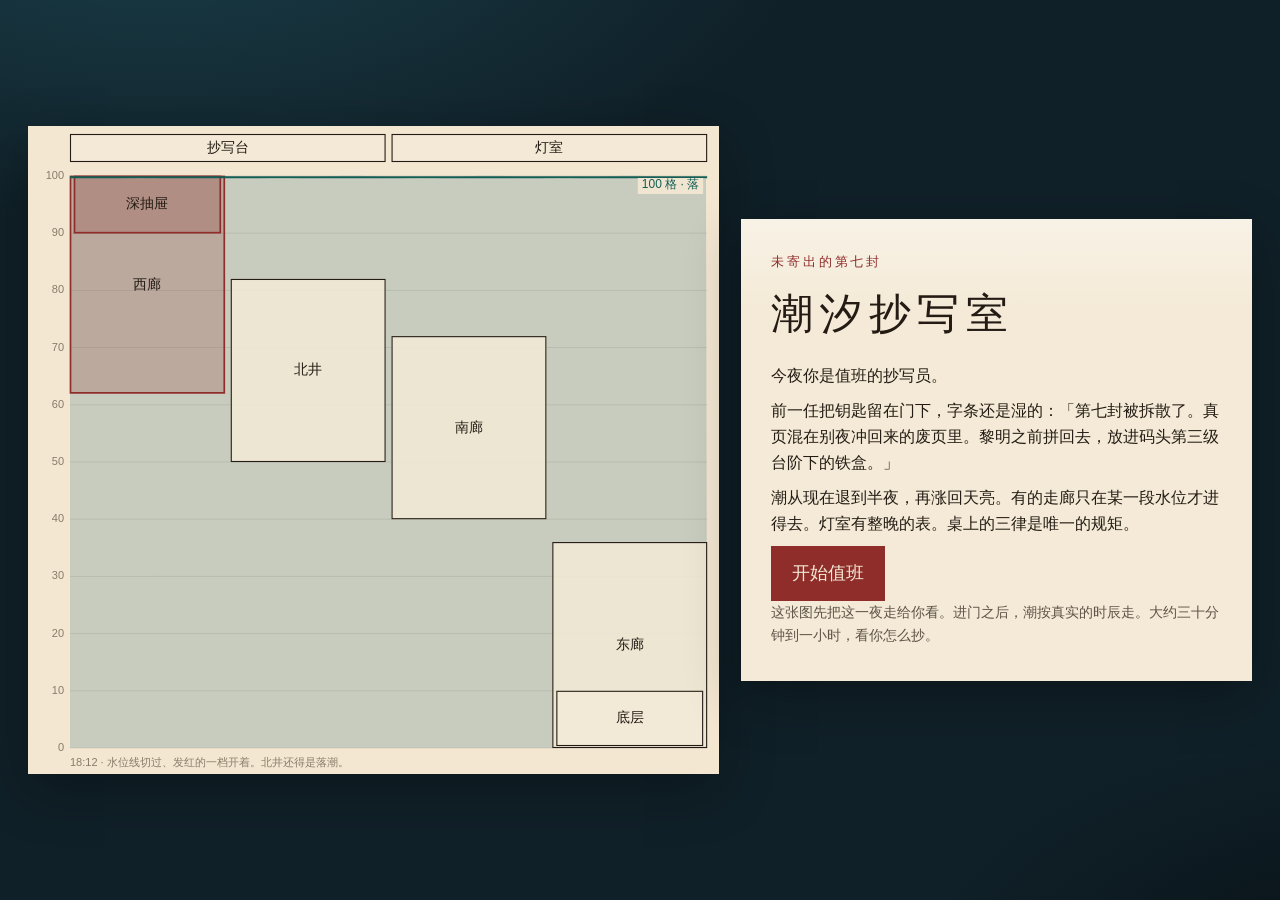
==== day-01/index.html @ 9c2f1bbb "加上第二天的岁候盘，并补回第一天的潮汐抄写室。 岁候盘按太阳视黄经推算二十四节气和七十二候，可换年份、城市和时刻。  Co-authored-by: qq2747412567 <qq274741256" ====
<!DOCTYPE html>
<html lang="zh-Hans">
<head>
<meta charset="utf-8">
<meta name="viewport" content="width=device-width, initial-scale=1">
<title>潮汐抄写室</title>
<link rel="icon" href="data:image/svg+xml,%3Csvg xmlns='http://www.w3.org/2000/svg' viewBox='0 0 16 16'%3E%3Crect fill='%23102028' width='16' height='16'/%3E%3Cpath d='M1 11c2-3 4-3 6 0s4 3 8 0' fill='none' stroke='%23d5e6e2' stroke-width='1.2'/%3E%3C/svg%3E">
<style>
  :root {
    --sea: #102028;
    --paper: #f4ead7;
    --paper-2: #f7efdf;
    --ink: #241c14;
    --ink-soft: #5e5348;
    --seal: #8f2d2a;
    --moss: #1d5c50;
    --line: #c9b48a;
    --gold: #e2b15a;
    --foam: #d5e6e2;
    --serif: "Songti SC", "STSong", "SimSun", "Noto Serif CJK SC", "Source Han Serif SC", "PMingLiU", "WenQuanYi Micro Hei", "Droid Sans Fallback", serif;
  }
  * { box-sizing: border-box; }
  html, body { margin: 0; padding: 0; }
  body {
    min-height: 100vh;
    color: var(--ink);
    font-family: var(--serif);
    font-size: 16px;
    line-height: 1.65;
    background:
      radial-gradient(1100px 520px at 12% -10%, #1a3e49 0%, transparent 60%),
      radial-gradient(900px 480px at 110% 110%, #071014 0%, transparent 55%),
      var(--sea);
  }
  button, input, select { font: inherit; color: inherit; }
  button {
    background: transparent;
    border: 1px solid var(--ink);
    padding: 7px 12px;
    min-height: 36px;
    cursor: pointer;
  }
  button:hover { background: var(--ink); color: var(--paper); }
  button:disabled { opacity: 0.45; cursor: default; }
  button:disabled:hover { background: transparent; color: inherit; }
  button.primary { background: var(--seal); color: var(--paper); border-color: var(--seal); }
  button.primary:hover { background: #6e201e; color: var(--paper); }
  button.big { padding: 12px 20px; font-size: 18px; }
  button:focus-visible, a:focus-visible { outline: 2px solid var(--gold); outline-offset: 2px; }
  a { color: var(--seal); }
  h1, h2, h3 { font-weight: 500; }
  h2 { font-size: 20px; letter-spacing: 0.14em; margin: 0 0 8px; }
  h3 { font-size: 16px; margin: 14px 0 6px; }
  p { margin: 0 0 8px; }
  .muted { color: var(--ink-soft); font-size: 14px; }
  .eyebrow { letter-spacing: 0.22em; font-size: 13px; color: var(--seal); margin: 0; }
  .card, .ending, .col, .modal, .manual {
    background-color: var(--paper);
    background-image: linear-gradient(180deg, rgba(255,255,255,.38), rgba(255,255,255,0) 90px);
    box-shadow: 0 16px 50px rgba(0,0,0,.32);
  }
  .title-screen {
    display: grid;
    grid-template-columns: minmax(0, 1.15fr) minmax(280px, 0.85fr);
    gap: 22px;
    padding: 28px;
    min-height: 100vh;
    align-items: center;
  }
  .chart-frame { background: #f3e7d2; box-shadow: 0 16px 50px rgba(0,0,0,.32); }
  .title-screen #section { width: 100%; height: min(72vh, 680px); display: block; }
  .card { padding: 32px 30px 26px; }
  .card h1 { font-size: 42px; letter-spacing: 0.16em; margin: 8px 0 14px; font-weight: 500; }
  .shell {
    display: grid;
    grid-template-columns: 200px minmax(0, 1fr) 330px;
    gap: 14px;
    padding: 16px 16px 32px;
    max-width: 1240px;
    margin: 0 auto;
  }
  .top, .log { grid-column: 1 / -1; }
  .top {
    color: var(--paper);
    display: grid;
    grid-template-columns: 190px minmax(0, 1fr) 210px auto;
    gap: 12px;
    align-items: center;
  }
  .brand-name { font-size: 22px; letter-spacing: 0.18em; }
  .brand-sub, .now-line { color: var(--foam); font-size: 13px; }
  .now-time { font-size: 28px; letter-spacing: 0.06em; line-height: 1.1; }
  #spark { width: 100%; height: 72px; display: block; }
  .top-actions { display: flex; flex-direction: column; gap: 6px; }
  .top-actions button { color: var(--paper); border-color: var(--foam); }
  .top-actions button:hover { background: var(--paper); color: var(--ink); }
  .log { color: var(--foam); font-size: 14px; min-height: 1.4em; }
  .log span { display: block; opacity: 0.72; }
  .log span:last-child { opacity: 1; color: var(--paper); }
  .col { padding: 14px; }
  .letter { position: sticky; top: 12px; align-self: start; max-height: calc(100vh - 24px); overflow: auto; }
  .nav ul { list-style: none; padding: 0; margin: 0 0 10px; }
  .nav li { margin: 0 0 6px; }
  .nav button { width: 100%; text-align: left; display: flex; flex-direction: column; align-items: flex-start; gap: 2px; }
  .nav small { color: var(--ink-soft); font-size: 12px; }
  .nav button.current { background: var(--ink); color: var(--paper); }
  .nav button.current small { color: #e7d7b8; }
  .nav button.current:hover { background: var(--ink); color: var(--paper); }
  .nav-cost { font-size: 12px; color: var(--ink-soft); margin-bottom: 8px; }
  .jump { display: none; }
  .stage #section { width: 100%; height: 400px; display: block; }
  .places { display: grid; grid-template-columns: 1fr 1fr; gap: 8px; }
  .place { border: 1px solid var(--line); background: var(--paper-2); padding: 8px 10px; }
  .place h3 { margin: 0 0 2px; letter-spacing: 0.08em; }
  .place p { margin: 0 0 6px; color: var(--ink-soft); font-size: 13px; }
  .place button { width: 100%; text-align: left; }
  .slip {
    position: relative;
    background: linear-gradient(180deg, #f7efdf, #f1e2c8);
    border: 1px solid var(--line);
    padding: 10px 12px 12px;
    margin: 0 0 12px;
  }
  .slip header, .lh { display: flex; justify-content: space-between; gap: 8px; align-items: center; font-size: 13px; color: var(--ink-soft); }
  .slip .where { font-size: 13px; color: var(--ink-soft); }
  .slip .body { font-size: 16px; }
  .slip.taken, .slip.locked { opacity: 0.78; }
  .sealchar {
    display: inline-grid; place-items: center;
    width: 28px; height: 28px; flex: 0 0 auto;
    border: 1.5px solid var(--seal); color: var(--seal); border-radius: 50%;
  }
  .waits, .rowbtns { display: flex; flex-wrap: wrap; gap: 8px; margin-top: 8px; }
  .tray { display: flex; flex-wrap: wrap; gap: 6px; }
  .chip { font-size: 13px; padding: 4px 8px; }
  ol.letter-list { list-style: none; padding: 0; margin: 0 0 8px; }
  ol.letter-list li { border-top: 1px solid var(--line); padding: 8px 0; }
  ol.letter-list .empty { color: var(--ink-soft); }
  ol.letter-list p { margin: 4px 0; }
  .notes { background: #f6e4d8; padding: 8px 10px 4px; margin: 8px 0; }
  .notes.good { background: #e3f0ea; }
  .notes ul { margin: 0 0 8px; padding-left: 1.2em; }
  .count { margin-top: 8px; }
  table { width: 100%; border-collapse: collapse; font-size: 13px; }
  th, td { padding: 4px 6px; text-align: left; border-bottom: 1px solid rgba(36,28,20,.12); vertical-align: top; }
  .table-wrap { overflow: auto; max-width: 100%; }
  tr.nowrow { background: rgba(29, 92, 80, .14); }
  .diff-bad { color: var(--seal); font-weight: 600; }
  .diff-ok { color: var(--moss); font-weight: 600; }
  td.seal { color: var(--seal); }
  .pencil { color: #3e5160; background: transparent; border-left: 2px solid #8aa0ad; padding-left: 8px; font-size: 14px; }
  .modal-back, .manual-back {
    position: fixed; inset: 0; z-index: 20;
    background: rgba(8, 14, 18, .62);
    display: grid; place-items: center;
    padding: 16px;
  }
  .modal { width: min(460px, 100%); padding: 22px; }
  .manual { width: min(680px, 100%); max-height: min(82vh, 760px); overflow: auto; padding: 26px 26px 20px; }
  .manual h2 { margin-top: 0; }
  .ending-wrap { min-height: 100vh; display: grid; place-items: center; padding: 32px 16px; }
  .ending { width: min(760px, 100%); padding: 42px 40px 32px; }
  .ending h1 { font-size: 36px; letter-spacing: 0.18em; margin: 6px 0 16px; font-weight: 500; }
  .ending-layout { display: grid; grid-template-columns: 1fr auto; gap: 18px; align-items: start; }
  .ending .line { font-size: 18px; margin: 0 0 12px; }
  .acro {
    color: var(--seal);
    letter-spacing: 0.2em;
    line-height: 1.85;
    border-left: 1px solid var(--seal);
    padding-left: 12px;
    margin: 0;
  }
  .coda { margin-top: 16px; }
  @media (max-width: 980px) {
    .title-screen { grid-template-columns: 1fr; padding: 12px; align-items: start; }
    .title-screen .card { order: 1; }
    .title-screen .chart-frame { order: 2; }
    .title-screen #section { height: 300px; }
    .shell { grid-template-columns: 1fr; }
    .top { grid-template-columns: 1fr 1fr; }
    #spark { grid-column: 1 / -1; }
    .letter { position: static; max-height: none; }
    .jump { display: block; }
    .places { grid-template-columns: 1fr; }
    .ending { padding: 28px 20px 22px; }
    .card { padding: 22px 18px 18px; }
    .card h1, .ending h1 { letter-spacing: 0.08em; }
  }
  @media (prefers-reduced-motion: reduce) {
    * { scroll-behavior: auto !important; }
  }
</style>
</head>
<body>
<div id="app"></div>
<noscript>需要启用 JavaScript。用浏览器打开这个文件，才能值这一夜的班。</noscript>
<script>
const DAY = 12 * 60;
const TRAVEL = 15;
const COPY = 10;
const TOL = 4;
const KEY = "tide-copy-room-v1";
const FONT = '"WenQuanYi Micro Hei","Microsoft YaHei","PingFang SC",sans-serif';
const REDUCE = window.matchMedia("(prefers-reduced-motion: reduce)").matches;
const TRUE_IDS = ["p1","p2","p3","p4","p5","p6","p7","p8"];
const ROOM_NAME = { desk:"抄写台", lamp:"灯室", west:"西廊", south:"南廊", north:"北井", east:"东廊" };
const SORT_NAME = { found:"抄录顺序", time:"按时辰", diff:"按潮差" };
const WATCH = {
  酉: "窗还是干的，铁链露在水面以上。",
  戌: "浮桥开始发滑。北井若要去，就在这一两个时辰里。",
  亥: "水还在退。错过的龛，不会自己再来一次。",
  子: "抄写室里只剩你的灯，和很远的水声。",
  丑: "潮退到脚背附近时，底层抽屉会脱离淤泥。",
  寅: "水开始往回走。放过的走廊正在重新开合。",
  卯: "天还没白，窗台先有了一条暗边。"
};
const HINTS = [
  "西廊梁上的深抽屉，潮位要高于九十格才够得着。入夜就有。若错过，黎明前还有很短的一次，从灯室过去要提前一刻钟动身。",
  "北井一夜只齐平一次：落潮，而且潮位大约在五十到八十二格。涨起来之后不会再开。",
  "有一页花押写着「缄」，潮位也对，可没有任何一页的花押指向它的首字。它不是信的最后一页。"
];
const SLIPS = [
  { id:"p1", first:"我", seal:"在", hour:"18:30", realTide:true, room:"west", min:90, where:"梁上深抽屉，铜环还热着", text:"我把前六封都封进码头第三级台阶下的铁盒，盒盖朝西。" },
  { id:"p2", first:"在", seal:"灯", hour:"20:30", realTide:true, room:"south", where:"南廊第二格，压在一张海图下面", text:"在铁链没顶之前离开栈桥，水比人走得快。" },
  { id:"p3", first:"灯", seal:"下", hour:"21:00", realTide:true, room:"north", where:"井壁的龛里，外面包着油纸", text:"灯先留给抄写台，剩下的油只够两个时辰。" },
  { id:"p4", first:"下", seal:"等", hour:"22:00", realTide:true, room:"east", where:"东廊矮柜的上层", text:"下一次潮退到今夜这个刻度，柜子的夹层才会自己打开。" },
  { id:"p5", first:"等", seal:"你", hour:"23:30", realTide:true, room:"east", max:10, where:"底层抽屉，边沿还有泥", text:"等你翻到那张船票，别找返程，它本来就没有。" },
  { id:"p6", first:"你", seal:"回", hour:"02:00", realTide:true, room:"east", where:"东廊矮柜的中层，和干笔搁在一起", text:"你若只剩下一只手，就去按灯室东墙第三块松动的砖。" },
  { id:"p7", first:"回", seal:"头", hour:"04:00", realTide:true, room:"south", where:"南廊靠窗的一格", text:"回家的城名要反着读，顺着读会走进潮里。" },
  { id:"p8", first:"头", seal:"缄", hour:"05:00", realTide:true, room:"west", where:"浮桥栏杆的夹缝里，塞得很紧", text:"头一回觉得这座城是安静的，是我把这一行写完的时候。" },
  { id:"f1", first:"海", seal:"市", hour:"19:00", level:41, room:"west", where:"西廊地上的淤泥里，只剩半张", text:"海图上的城名被盐咬掉了一半，剩下的笔画像一只码头。" },
  { id:"f2", first:"市", seal:"会", hour:"21:00", level:92, room:"south", where:"南廊地砖缝里，只露出一角", text:"市声会在第二声钟后灭干净，那之后不要再数人。" },
  { id:"f3", first:"会", seal:"记", hour:"23:00", level:66, room:"east", where:"东廊门槛的缝里", text:"会有人站在台阶上替你数，可那个人不识字。" },
  { id:"f4", first:"潮", seal:"你", hour:"00:30", level:55, room:"east", where:"贴在东廊墙上，边裁得很齐", text:"潮把纸边裁得很齐，齐得不像是水干的。" },
  { id:"f5", first:"声", seal:"回", hour:"03:00", level:88, room:"east", where:"矮柜夹层外头，像是被人敲过", text:"声音停在夹层里，敲两下，它才肯应你。" },
  { id:"f6", first:"不", seal:"头", hour:"04:30", level:18, room:"south", where:"南廊绳子上，用木夹夹着", text:"不要相信只有去程的票，那是留给走不回来的人的。" },
  { id:"f7", first:"风", seal:"铃", hour:"19:30", realTide:true, room:"west", where:"一盏横放的灯下面", text:"风从井里倒灌进来的那一夜，灯是横着亮的。" },
  { id:"f8", first:"信", seal:"缄", hour:"02:30", realTide:true, room:"north", where:"井底一块干石头上，放得很正", text:"信写到这里就可以停，后面剩下的全是水声。" }
];

function rawTide(hour) {
  const pi2 = Math.PI * 2;
  const m2 = 32 * Math.sin(pi2 * (hour - 2.1) / 12.4206);
  const s2 = 14 * Math.sin(pi2 * (hour - 5.4) / 12);
  const k1 = 10 * Math.sin(pi2 * (hour - 8) / 23.934);
  const o1 = 7 * Math.sin(pi2 * (hour - 3.2) / 25.819);
  return m2 + s2 + k1 + o1;
}
let TIDE_MIN = Infinity;
let TIDE_MAX = -Infinity;
for (let m = 0; m <= DAY; m++) {
  const raw = rawTide(18 + m / 60);
  if (raw < TIDE_MIN) TIDE_MIN = raw;
  if (raw > TIDE_MAX) TIDE_MAX = raw;
}

function tideInfo(minutes) {
  const hour = 18 + minutes / 60;
  const raw = rawTide(hour);
  const level = (raw - TIDE_MIN) / (TIDE_MAX - TIDE_MIN) * 100;
  const nextRaw = rawTide(hour + 1 / 60);
  const next = (nextRaw - TIDE_MIN) / (TIDE_MAX - TIDE_MIN) * 100;
  return { level, falling: next < level - 0.0001 };
}
function fallingSlow(minutes) {
  const ahead = Math.min(DAY, minutes + 20);
  return tideInfo(ahead).level < tideInfo(minutes).level - 0.05;
}
function clockOf(minutes) {
  const total = ((18 * 60 + Math.round(minutes)) % (24 * 60) + 24 * 60) % (24 * 60);
  return String(Math.floor(total / 60)).padStart(2, "0") + ":" + String(total % 60).padStart(2, "0");
}
function shichenName(minutes) {
  const names = ["子","丑","寅","卯","辰","巳","午","未","申","酉","戌","亥"];
  const clockMin = (18 * 60 + Math.round(minutes)) % (24 * 60);
  return names[Math.floor(((clockMin + 60) % (24 * 60)) / 120)];
}
function minutesOfClock(hhmm) {
  const parts = hhmm.split(":").map(Number);
  let mins = parts[0] * 60 + parts[1] - 18 * 60;
  if (mins < 0) mins += 24 * 60;
  return mins;
}
function levelAtHour(hhmm) { return tideInfo(minutesOfClock(hhmm)).level; }
function slip(id) { return SLIPS.find((s) => s.id === id); }
function shownLevel(s) { return s.realTide ? Math.round(levelAtHour(s.hour)) : s.level; }
function roomName(id) { return ROOM_NAME[id] || id; }
function alwaysOpen(id) { return id === "desk" || id === "lamp"; }
function roomIsOpen(id, minutes) {
  if (alwaysOpen(id)) return true;
  const info = tideInfo(minutes);
  if (id === "west") return info.level >= 62;
  if (id === "south") return info.level >= 40 && info.level <= 72;
  if (id === "east") return info.level <= 36;
  if (id === "north") return info.falling && info.level >= 50 && info.level <= 82;
  return false;
}
function predDeep(t) { return tideInfo(t).level >= 90; }
function predLow(t) { return tideInfo(t).level <= 10; }
function placeSpec(key) {
  const table = {
    west: { key:"west", room:"west", name:"西廊", band:"潮位不低于 62 格", pred: (t) => roomIsOpen("west", t) },
    deep: { key:"deep", room:"west", name:"西廊深抽屉", band:"潮位不低于 90 格", pred: predDeep },
    south: { key:"south", room:"south", name:"南廊", band:"潮位在 40 到 72 格", pred: (t) => roomIsOpen("south", t) },
    north: { key:"north", room:"north", name:"北井", band:"落潮，且潮位在 50 到 82 格", pred: (t) => roomIsOpen("north", t) },
    east: { key:"east", room:"east", name:"东廊", band:"潮位不高于 36 格", pred: (t) => roomIsOpen("east", t) },
    low: { key:"low", room:"east", name:"东廊底层抽屉", band:"潮位不高于 10 格", pred: predLow }
  };
  return table[key];
}
function nextTrue(pred, from) {
  for (let t = Math.max(0, from); t < DAY; t++) if (pred(t)) return t;
  return null;
}
function followingStart(pred, now) {
  const start = pred(now) ? now : nextTrue(pred, now + 1);
  if (start == null) return null;
  let t = start;
  while (t < DAY && pred(t)) t++;
  return nextTrue(pred, t);
}
function arrivalPlan(roomId, pred) {
  const now = state.minutes;
  if (state.room === roomId && pred(now)) return { kind: "here" };
  if (state.room === roomId) {
    const openAt = nextTrue(pred, now + 1);
    if (openAt == null) return { kind: "never" };
    return { kind: "wait-here", arrive: openAt };
  }
  if (now + TRAVEL < DAY && pred(now + TRAVEL)) return { kind: "go", arrive: now + TRAVEL };
  const openAt = nextTrue(pred, now + TRAVEL);
  if (openAt == null) return { kind: "never" };
  const depart = openAt - TRAVEL;
  if (depart < now) return { kind: "never" };
  return { kind: "ride", depart, arrive: openAt };
}
function slipAvailable(s, minutes) {
  if (!roomIsOpen(s.room, minutes)) return false;
  const lv = tideInfo(minutes).level;
  if (s.min != null && lv < s.min) return false;
  if (s.max != null && lv > s.max) return false;
  return true;
}
function cn(i) { return "一二三四五六七八九"[i] || String(i + 1); }
function judge(ids) {
  const notes = [];
  ids.forEach((id, i) => {
    const s = slip(id);
    const actual = Math.round(levelAtHour(s.hour));
    const claimed = shownLevel(s);
    if (Math.abs(actual - claimed) > TOL) {
      notes.push({ text: "第" + cn(i) + "行潮痕不合。" + s.hour + " 表上是 " + actual + " 格，页上写着 " + claimed + " 格。" });
    }
    if (i < ids.length - 1) {
      const next = slip(ids[i + 1]);
      if (s.seal !== next.first) {
        notes.push({ text: "第" + cn(i) + "行花押是「" + s.seal + "」，下一行却以「" + next.first + "」起头。" });
      }
    }
  });
  if (ids.length > 8) notes.push({ text: "超过八行了。" });
  if (ids.length > 0 && ids.length < 8) notes.push({ text: "还差 " + (8 - ids.length) + " 行。真信一共八行。" });
  if (ids.length === 8 && slip(ids[7]).seal !== "缄") notes.push({ text: "末行的花押不是「缄」，信还敞着。" });
  return { ok: ids.length === 8 && notes.length === 0, notes };
}
function secretLine() { return TRUE_IDS.map((id) => slip(id).first).join(""); }
function esc(s) {
  return String(s).replace(/[&<>"']/g, (c) => ({ "&":"&amp;", "<":"&lt;", ">":"&gt;", '"':"&quot;", "'":"&#39;" }[c]));
}
function navNote(id) {
  if (alwaysOpen(id)) return "一直开着";
  const arrive = state.minutes + TRAVEL;
  const arrOpen = arrive < DAY && roomIsOpen(id, arrive);
  const nxt = nextTrue((t) => roomIsOpen(id, t), state.minutes + 1);
  if (arrOpen) return roomIsOpen(id, state.minutes) ? "开着" : "走到时会开";
  if (nxt == null) return "今夜不再开";
  return "关着 · 约 " + clockOf(nxt) + " 开";
}

function blank() {
  return {
    started: false, minutes: 0, room: "desk", copied: [], letter: [], hints: 0,
    seenLamp: false, log: [], ended: null, audio: localStorage.getItem("tide-copy-audio") === "1",
    ledgerSort: "found", modal: null, manual: false
  };
}
let state = blank();
function pushLog(line) {
  state.log.push(line);
  if (state.log.length > 5) state.log.shift();
}
function save() {
  const data = {
    started: state.started, minutes: state.minutes, room: state.room, copied: state.copied,
    letter: state.letter, hints: state.hints, seenLamp: state.seenLamp, log: state.log.slice(-5),
    ended: state.ended, audio: state.audio, ledgerSort: state.ledgerSort
  };
  if (!state.started) {
    localStorage.removeItem(KEY);
  } else {
    localStorage.setItem(KEY, JSON.stringify(data));
  }
  localStorage.setItem("tide-copy-audio", state.audio ? "1" : "0");
}
function loadSave() {
  try {
    const raw = localStorage.getItem(KEY);
    if (!raw) return null;
    const data = JSON.parse(raw);
    if (!data || !data.started) return null;
    return data;
  } catch (e) { return null; }
}

let audio = null;
function ensureAudio() {
  if (audio) return audio;
  try {
    const ctx = new AudioContext();
    const master = ctx.createGain();
    master.gain.value = 0;
    master.connect(ctx.destination);
    const o1 = ctx.createOscillator();
    o1.type = "sine";
    o1.frequency.value = 73.42;
    const o2 = ctx.createOscillator();
    o2.type = "triangle";
    o2.frequency.value = 110;
    const g1 = ctx.createGain();
    g1.gain.value = 0.18;
    const g2 = ctx.createGain();
    g2.gain.value = 0.05;
    o1.connect(g1); o2.connect(g2); g1.connect(master); g2.connect(master);
    o1.start(); o2.start();
    const len = Math.floor(ctx.sampleRate * 2);
    const buf = ctx.createBuffer(1, len, ctx.sampleRate);
    const data = buf.getChannelData(0);
    let n = 0;
    for (let i = 0; i < len; i++) {
      n = (n + 0.02 * (Math.random() * 2 - 1)) / 1.02;
      data[i] = n * 3.2;
    }
    const src = ctx.createBufferSource();
    src.buffer = buf;
    src.loop = true;
    const filter = ctx.createBiquadFilter();
    filter.type = "lowpass";
    filter.frequency.value = 420;
    const ng = ctx.createGain();
    ng.gain.value = 0.22;
    src.connect(filter); filter.connect(ng); ng.connect(master);
    src.start();
    audio = { ctx, master, o2, filter };
    return audio;
  } catch (e) {
    audio = null;
    return null;
  }
}
function syncAudio() {
  if (!audio) return;
  const on = state.audio && state.started && !state.ended;
  const lv = tideInfo(Math.min(state.minutes, DAY)).level;
  const t = audio.ctx.currentTime;
  audio.master.gain.cancelScheduledValues(t);
  audio.master.gain.linearRampToValueAtTime(on ? 0.16 : 0, t + 0.25);
  audio.o2.frequency.linearRampToValueAtTime(98 + lv * 0.35, t + 0.6);
  audio.filter.frequency.linearRampToValueAtTime(260 + lv * 5, t + 0.6);
}
function tone(freq, delay, dur, peak) {
  if (!state.audio || !audio) return;
  const ctx = audio.ctx;
  const start = ctx.currentTime + delay;
  const o = ctx.createOscillator();
  const g = ctx.createGain();
  o.type = "sine";
  o.frequency.value = freq;
  o.connect(g); g.connect(audio.master);
  g.gain.setValueAtTime(0.0001, start);
  g.gain.exponentialRampToValueAtTime(peak, start + 0.02);
  g.gain.exponentialRampToValueAtTime(0.0001, start + dur);
  o.start(start); o.stop(start + dur + 0.02);
}
function chime() { tone(392, 0, 1.05, 0.35); tone(523.25, 0.18, 1.05, 0.28); }
function wood() { tone(196, 0, 0.18, 0.3); }

function finish(kind) {
  if (kind === "dawn" && judge(state.letter).ok) kind = "dawn-ok";
  else if (kind === "dawn") kind = "fail";
  state.ended = kind;
  state.modal = null;
  state.manual = false;
  save();
  render({ top: true });
}
function advance(n) {
  if (n <= 0) return true;
  const before = shichenName(state.minutes);
  if (state.minutes + n >= DAY) {
    state.minutes = DAY;
    state.modal = null;
    finish("dawn");
    return false;
  }
  state.minutes += n;
  if (shichenName(state.minutes) !== before) {
    chime();
    pushLog(shichenName(state.minutes) + "时到了。");
  }
  syncAudio();
  save();
  return true;
}
function tryTravel(roomId) {
  if (!ROOM_NAME[roomId] || roomId === state.room) return;
  if (!alwaysOpen(roomId)) {
    if (!(state.minutes + TRAVEL < DAY && roomIsOpen(roomId, state.minutes + TRAVEL))) {
      pushLog(roomName(roomId) + "这一路走过去是关的。" + navNote(roomId) + "。");
      render();
      return;
    }
  }
  if (state.minutes + TRAVEL >= DAY) { advance(TRAVEL); return; }
  if (!advance(TRAVEL)) return;
  state.room = roomId;
  if (roomId === "lamp") state.seenLamp = true;
  const info = tideInfo(state.minutes);
  pushLog("你到了" + roomName(roomId) + "。" + clockOf(state.minutes) + "，潮位 " + Math.round(info.level) + " 格。");
  save();
  render({ top: true });
}
function copySlip(id) {
  const s = slip(id);
  if (!s || state.copied.includes(id)) return;
  if (state.room !== s.room || !slipAvailable(s, state.minutes)) {
    pushLog("这一页现在够不着。");
    render();
    return;
  }
  if (!advance(COPY)) return;
  state.copied.push(id);
  pushLog("你抄下以「" + s.first + "」起头的一页，收进页匣。");
  wood();
  save();
  render();
}
function waitTo(target) {
  state.modal = null;
  const delta = target - state.minutes;
  if (delta <= 0) { render(); return; }
  if (!advance(delta)) return;
  const info = tideInfo(state.minutes);
  const shut = !alwaysOpen(state.room) && !roomIsOpen(state.room, state.minutes);
  pushLog(shut
    ? "你坐到 " + clockOf(state.minutes) + "。" + roomName(state.room) + "已经关上，你还在里面。"
    : "你坐到 " + clockOf(state.minutes) + "。潮位 " + Math.round(info.level) + " 格，" + (info.falling ? "落着" : "涨着") + "。");
  save();
  render();
}
function requestWait(mins) {
  const target = Math.min(DAY, state.minutes + mins);
  if (target <= state.minutes) { finish("dawn"); return; }
  if (mins >= 60) {
    state.modal = {
      kind: "wait", target,
      text: "从 " + clockOf(state.minutes) + " 坐到 " + clockOf(target) + "。一个时辰里，开过的门不会留下来等你。",
      yes: "就这样坐", no: "先不坐"
    };
    render();
    return;
  }
  waitTo(target);
}
function modalText(plan, name) {
  if (plan.kind === "ride") {
    return "坐到 " + clockOf(plan.depart) + "，再走一刻钟，" + clockOf(plan.arrive) + " 到达" + name + "。中间这段时间你不会去别的走廊。";
  }
  return "坐到 " + clockOf(plan.arrive) + "。你会留在这里，别处的门该开还是会开，只是你不在。";
}
function runPlan(spec, plan) {
  state.modal = null;
  if (plan.kind === "go") { tryTravel(spec.room); return; }
  if (plan.kind === "wait-here") { waitTo(plan.arrive); return; }
  if (plan.kind === "ride") {
    if (plan.depart > state.minutes && !advance(plan.depart - state.minutes)) return;
    tryTravel(spec.room);
  }
}
function requestPlan(key, force) {
  const spec = placeSpec(key);
  if (!spec) return;
  const plan = arrivalPlan(spec.room, spec.pred);
  if (plan.kind === "here" || plan.kind === "never") return;
  const delta = plan.kind === "ride" ? plan.depart - state.minutes : plan.kind === "wait-here" ? plan.arrive - state.minutes : 0;
  if (!force && delta >= 45) {
    state.manual = false;
    state.modal = { kind:"plan", key, text: modalText(plan, spec.name), yes:"按这个时辰走", no:"再看看表" };
    render();
    return;
  }
  runPlan(spec, plan);
}
function planLabel(plan) {
  if (plan.kind === "go") return "现在去（一刻钟，" + clockOf(plan.arrive) + " 到）";
  if (plan.kind === "ride") return "坐到 " + clockOf(plan.depart) + " 出发，" + clockOf(plan.arrive) + " 到";
  if (plan.kind === "wait-here") return "坐到 " + clockOf(plan.arrive) + "，它会开";
  return "";
}
function addToLetter(id) {
  if (!state.copied.includes(id) || state.letter.includes(id)) return;
  if (state.letter.length >= 8) {
    pushLog("信笺只有八行。先抽出一行，再列入这一页。");
    render();
    return;
  }
  state.letter.push(id);
  save();
  render();
}
function moveLetter(i, dir) {
  const j = i + dir;
  if (i < 0 || j < 0 || i >= state.letter.length || j >= state.letter.length) return;
  const tmp = state.letter[i];
  state.letter[i] = state.letter[j];
  state.letter[j] = tmp;
  save();
  render();
}
function pullLetter(i) {
  if (i < 0 || i >= state.letter.length) return;
  state.letter.splice(i, 1);
  save();
  render();
}
function trySeal() {
  if (judge(state.letter).ok) finish("seal");
  else {
    pushLog("还不能封。页边上的批注还在。");
    render();
  }
}
function takeHint() {
  if (state.room !== "lamp" || state.hints >= HINTS.length) return;
  if (!advance(15)) return;
  state.hints += 1;
  pushLog("你辨认出一行铅笔字。");
  save();
  render();
}
function cycleSort() {
  const order = ["found", "time", "diff"];
  state.ledgerSort = order[(order.indexOf(state.ledgerSort) + 1) % order.length];
  save();
  render();
}
function toggleAudio() {
  state.audio = !state.audio;
  if (state.audio) {
    const a = ensureAudio();
    if (a && a.ctx.state === "suspended") a.ctx.resume();
  }
  syncAudio();
  save();
  render();
}
function startNew() {
  const keep = state.audio;
  state = blank();
  state.audio = keep;
  state.started = true;
  state.log = ["门下有钥匙。字条还是湿的，字还认得出。"];
  save();
  render({ top: true });
}
function abandon() {
  const keep = state.audio;
  localStorage.removeItem(KEY);
  state = blank();
  state.audio = keep;
  syncAudio();
  render();
}
function requestAbandon() {
  state.manual = false;
  state.modal = { kind:"abandon", text:"这一夜抄到的页会从这台浏览器里抹掉。潮会从酉时重新涨起。", yes:"抹掉，重来", no:"留下" };
  render();
}

function roomProse() {
  const id = state.room;
  const lv = tideInfo(state.minutes).level;
  const open = alwaysOpen(id) || roomIsOpen(id, state.minutes);
  if (id === "desk") return "榆木桌被海水沤成深褐色。左手抽屉里扣着《抄写室三律》，笔洗是干的。你从门后摸到一支笔，笔尖还有上次留下的盐。";
  if (id === "lamp") return "灯室不存纸，只存时间。整面墙钉着今夜的潮汐表。铅笔在落潮的半腰画了个圈，圈边只写着一个字：「井」。";
  if (id === "west") {
    if (!open) return "水退了，浮桥悬在半空，从下面够不着梁。你可以在廊里等涨回来，也可以先去别处。";
    if (lv >= 90) return "浮桥被水托着，几乎贴住梁。深抽屉的铜环正对手心，木头泡胀了，还是拉得开。";
    return "西廊还进得去。浮桥矮了一截，梁上那只深抽屉的铜环已经够不着。";
  }
  if (id === "south") {
    if (!open) return "南廊的门只在一段水位里开。太高时门被反压住，太低时台阶悬空。你如果已经站在里面，就只能等，或者离开。";
    return "南廊的架子齐腰。纸页还没有被水浸透，这是这里最好的一刻。";
  }
  if (id === "east") {
    if (!open) return "水已经漫过矮柜。东廊只在浅水时让人膝行进去。";
    if (lv <= 10) return "底层抽屉终于脱离淤泥。拉开的时候，里面有一口气。";
    return "你几乎是膝行进来的。矮柜贴着地面，柜门上有一道泥线。底层还埋着。";
  }
  if (!open) return "龛与踏脚错开了。北井只在落潮过半、水位还在胸口上下时与走廊齐平。涨潮之后井口会高过路面。";
  return "井壁上的龛正好与踏脚齐平。井里没有水，风从下面来，纸是干的。";
}
function slipCards() {
  const list = SLIPS.filter((s) => s.room === state.room);
  if (!list.length) return "";
  if (!roomIsOpen(state.room, state.minutes)) {
    return "<p class=\"muted\">架子离开了手够得到的地方。已经抄走的还在页匣里。</p>";
  }
  return list.map((s) => {
    if (state.copied.includes(s.id)) {
      return "<article class=\"slip taken\"><p class=\"where\">" + esc(s.where) + "</p><p class=\"muted\">这页你已经抄走了。</p></article>";
    }
    if (!slipAvailable(s, state.minutes)) {
      const now = Math.round(tideInfo(state.minutes).level);
      const why = s.min != null
        ? "还够不着。潮位要到 " + s.min + " 格以上，现在是 " + now + " 格。可以在这里等，也可以回灯室对表。"
        : "还埋着。要退到 " + s.max + " 格以下，现在是 " + now + " 格。可以在这里等，也可以回灯室对表。";
      return "<article class=\"slip locked\"><p class=\"where\">" + esc(s.where) + "</p><p>" + esc(why) + "</p></article>";
    }
    const claimed = shownLevel(s);
    const actual = Math.round(levelAtHour(s.hour));
    const diff = Math.abs(actual - claimed);
    const cmp = state.seenLamp ? "<p class=\"" + (diff > TOL ? "diff-bad" : "diff-ok") + "\">表上这一时辰是 " + actual + " 格，差 " + diff + "。</p>" : "";
    return "<article class=\"slip\"><header><span>" + esc(s.hour) + " · 潮位 " + claimed + " 格</span><span class=\"sealchar\" title=\"花押\">" + esc(s.seal) + "</span></header><p class=\"where\">" + esc(s.where) + "</p><p class=\"body\">" + esc(s.text) + "</p>" + cmp + "<button data-act=\"copy\" data-id=\"" + s.id + "\">抄下（" + COPY + " 分钟）</button></article>";
  }).join("");
}
function waitButtons() {
  return "<div class=\"waits\"><button data-act=\"wait\" data-min=\"15\">等一刻钟</button><button data-act=\"wait\" data-min=\"30\">等半小时</button><button data-act=\"wait\" data-min=\"60\">等一个时辰</button></div>";
}
function ledgerHTML() {
  if (!state.copied.length) return "<p class=\"muted\">页匣还是空的。走廊里的页，抄下来才会出现在这里。</p>";
  const rows = state.copied.map((id) => slip(id));
  if (state.ledgerSort === "time") rows.sort((a, b) => minutesOfClock(a.hour) - minutesOfClock(b.hour));
  if (state.ledgerSort === "diff") {
    rows.sort((a, b) => {
      const da = Math.abs(Math.round(levelAtHour(a.hour)) - shownLevel(a));
      const db = Math.abs(Math.round(levelAtHour(b.hour)) - shownLevel(b));
      return db - da;
    });
  }
  const head = state.seenLamp
    ? "你把灯室的表默到了页边。差是页上潮位和表上潮位相差的格数，大于四就不是今夜的真页。"
    : "这些是页上自己写的数字。灯室的表还没读过，差值先空着。";
  const body = rows.map((s) => {
    const actual = Math.round(levelAtHour(s.hour));
    const claimed = shownLevel(s);
    const diff = Math.abs(actual - claimed);
    const diffCell = state.seenLamp ? "<td class=\"" + (diff > TOL ? "diff-bad" : "diff-ok") + "\">" + diff + "</td>" : "<td>—</td>";
    const actualCell = state.seenLamp ? "<td>" + actual + "</td>" : "<td>—</td>";
    return "<tr><td>" + esc(s.first) + "</td><td>" + esc(s.text) + "</td><td class=\"seal\">" + esc(s.seal) + "</td><td>" + esc(s.hour) + "</td><td>" + claimed + "</td>" + actualCell + diffCell + "</tr>";
  }).join("");
  return "<p>" + head + "</p><button data-act=\"sort\">排列：" + SORT_NAME[state.ledgerSort] + "</button><div class=\"table-wrap\"><table class=\"ledger\"><thead><tr><th>首字</th><th>正文</th><th>花押</th><th>时辰</th><th>页上</th><th>表上</th><th>差</th></tr></thead><tbody>" + body + "</tbody></table></div>";
}
function placeCards() {
  const keys = ["west", "deep", "south", "north", "east", "low"];
  return "<div class=\"places\">" + keys.map((key) => {
    const spec = placeSpec(key);
    const plan = arrivalPlan(spec.room, spec.pred);
    let action = "";
    if (plan.kind === "never") action = "<p>今夜已经去不成了。</p>";
    else if (plan.kind === "here") action = "<p>你就在这儿。</p>";
    else action = "<button data-act=\"plan\" data-plan=\"" + key + "\">" + esc(planLabel(plan)) + "</button>";
    const later = followingStart(spec.pred, state.minutes);
    const note = later == null ? "关掉之后，今夜不再开。" : "关掉之后，还会在 " + clockOf(later) + " 再开。";
    return "<section class=\"place\"><h3>" + esc(spec.name) + "</h3><p>" + esc(spec.band) + "</p><p>" + esc(note) + "</p>" + action + "</section>";
  }).join("") + "</div>";
}
function tideTable() {
  let rows = "";
  let prev = null;
  const mark = Math.min(DAY, Math.floor(state.minutes / 30) * 30);
  for (let m = 0; m <= DAY; m += 30) {
    const info = tideInfo(m);
    const trend = prev == null ? "—" : info.level < prev - 0.05 ? "落" : "涨";
    prev = info.level;
    const opens = ["west", "south", "north", "east"].filter((id) => roomIsOpen(id, m)).map(roomName);
    let extra = "";
    if (info.level >= 90) extra += " · 深抽屉";
    if (info.level <= 10) extra += " · 底层";
    rows += "<tr class=\"" + (m === mark ? "nowrow" : "") + "\"><td>" + shichenName(m) + "时</td><td>" + clockOf(m) + "</td><td>" + Math.round(info.level) + "</td><td>" + trend + "</td><td>" + (opens.length ? esc(opens.join("、")) : "—") + extra + "</td></tr>";
  }
  return "<div class=\"table-wrap\"><table class=\"tide\"><thead><tr><th>时辰</th><th>钟点</th><th>潮位</th><th>势</th><th>开着</th></tr></thead><tbody>" + rows + "</tbody></table></div><p class=\"muted\">一百格是今夜最高，零格是今夜最低。真页所记的潮位，与同一时辰这一列相差不超过四格。</p>";
}
function hintBlock() {
  const got = HINTS.slice(0, state.hints).map((h) => "<p class=\"pencil\">" + esc(h) + "</p>").join("");
  const btn = state.hints >= HINTS.length
    ? "<p class=\"muted\">铅笔注只有这三行。</p>"
    : "<button data-act=\"hint\">辨认一行铅笔注（15 分钟） " + state.hints + " / 3</button>";
  return got + btn;
}
function deskHTML() {
  const opens = ["west", "south", "north", "east"].filter((id) => roomIsOpen(id, state.minutes)).map(roomName);
  const openLine = opens.length ? "此刻进得去的走廊：" + opens.join("、") + "。" : "此刻四条走廊都关着。灯室还开着。";
  return "<h2>抄写台</h2><p>" + roomProse() + "</p><p>" + esc(openLine) + "</p><button data-act=\"manual\">翻开《抄写室三律》</button><h3>页边对照</h3>" + ledgerHTML();
}
function lampHTML() {
  return "<h2>灯室</h2><p>" + roomProse() + "</p><div class=\"chart-frame\"><canvas id=\"section\" aria-label=\"潮汐剖面，水位线切过的房间开着\"></canvas></div><h3>按表动身</h3>" + placeCards() + "<h3>铅笔注</h3>" + hintBlock() + "<h3>今夜的表</h3>" + tideTable();
}
function stageHTML() {
  if (state.room === "desk") return deskHTML() + "<h3>坐一会儿</h3>" + waitButtons();
  if (state.room === "lamp") return lampHTML() + "<h3>不看表，只坐着</h3>" + waitButtons();
  return "<p class=\"jump\"><a href=\"#letter\">先看信笺</a></p><h2>" + roomName(state.room) + "</h2><p>" + roomProse() + "</p>" + slipCards() + "<h3>坐一会儿</h3>" + waitButtons();
}
function trayHTML() {
  if (!state.copied.length) return "<p class=\"muted\">页匣是空的。</p>";
  return "<div class=\"tray\">" + state.copied.map((id) => {
    const s = slip(id);
    const inn = state.letter.includes(id);
    return "<button class=\"chip\" data-act=\"add\" data-id=\"" + id + "\"" + (inn ? " disabled" : "") + ">" + esc(s.first) + " · " + esc(s.hour) + (inn ? " · 已列入" : " · 列入") + "</button>";
  }).join("") + "</div>";
}
function letterColumn() {
  const j = judge(state.letter);
  const items = [];
  for (let i = 0; i < 8; i++) {
    const id = state.letter[i];
    if (!id) {
      items.push("<li class=\"empty\"><span>第" + cn(i) + "行</span>　空着</li>");
      continue;
    }
    const s = slip(id);
    items.push("<li><div class=\"lh\"><span>第" + cn(i) + "行 · " + esc(s.hour) + " · " + shownLevel(s) + " 格</span><span class=\"sealchar\">" + esc(s.seal) + "</span></div><p>" + esc(s.text) + "</p><div class=\"rowbtns\"><button data-act=\"up\" data-i=\"" + i + "\"" + (i === 0 ? " disabled" : "") + ">上移</button><button data-act=\"down\" data-i=\"" + i + "\"" + (i === state.letter.length - 1 ? " disabled" : "") + ">下移</button><button data-act=\"pull\" data-i=\"" + i + "\">抽出</button></div></li>");
  }
  const notes = state.letter.length
    ? "<div class=\"notes" + (j.ok ? " good" : "") + "\">" + (j.ok ? "<p>三律都过了。可以封缄。</p>" : "<ul>" + j.notes.map((n) => "<li>" + esc(n.text) + "</li>").join("") + "</ul>") + "</div>"
    : "<p class=\"muted\">从页匣把页列进来。顺序可以用上移、下移改。</p>";
  return "<h2>页匣</h2>" + trayHTML() + "<h2>信笺</h2><ol class=\"letter-list\">" + items.join("") + "</ol>" + notes + "<button class=\"primary\" data-act=\"seal\">誊清并封缄</button><p class=\"muted count\">已抄 " + state.copied.length + " / 16 · 已列入 " + state.letter.length + " / 8</p>";
}
function navHTML() {
  const items = [["desk","抄写台"],["lamp","灯室"],["west","西廊"],["south","南廊"],["north","北井"],["east","东廊"]];
  return "<p class=\"nav-cost\">走路一刻钟 · 抄一页十分钟</p><ul>" + items.map(([id, name]) => {
    const cur = state.room === id;
    return "<li><button data-act=\"travel\" data-room=\"" + id + "\" class=\"" + (cur ? "current" : "") + "\"><b>" + name + "</b><small>" + (cur ? "你在这里" : esc(navNote(id))) + "</small></button></li>";
  }).join("") + "</ul><button data-act=\"manual\">翻开三律</button>";
}
function brandSub() {
  const j = judge(state.letter);
  if (j.ok) return "三律已过，可以封缄";
  if (state.letter.length) return "信笺 " + state.letter.length + " 行，尚未闭合";
  if (!state.copied.length) return "第七封还散在走廊里";
  return "页匣里有 " + state.copied.length + " 页";
}
function headerHTML() {
  const info = tideInfo(state.minutes);
  const shi = shichenName(state.minutes);
  return "<header class=\"top\"><div><div class=\"brand-name\">潮汐抄写室</div><div class=\"brand-sub\">" + esc(brandSub()) + "</div></div><canvas id=\"spark\" aria-hidden=\"true\"></canvas><div class=\"now\"><div class=\"now-time\">" + clockOf(state.minutes) + "</div><div>" + shi + "时 · " + Math.round(info.level) + " 格 · " + (fallingSlow(state.minutes) ? "落" : "涨") + "</div><div class=\"now-line\">" + esc(WATCH[shi] || "") + "</div></div><div class=\"top-actions\"><button data-act=\"audio\" aria-pressed=\"" + (state.audio ? "true" : "false") + "\">潮声 " + (state.audio ? "开" : "关") + "</button><button data-act=\"manual\">三律</button><button data-act=\"abandon\">这夜作废</button></div></header>";
}
function manualOverlay() {
  return "<div class=\"manual-back\" data-act=\"close-manual\"><article class=\"manual\" data-act=\"stop\"><p class=\"eyebrow\">抽屉里的薄册</p><h2>抄写室三律</h2><p>前一任用铅笔写在封底：别相信页数，相信规矩。散页一共十六张，今夜的真页只有八张。</p><h3>一、潮痕</h3><p>每页角上有时辰和潮位。把时辰对准灯室的表，表上的水位和页上所记相差在四格以内，才可能是今夜的真页。差出一掌以上的，是别的夜里抄错、又被潮水冲回来的废页。</p><h3>二、花押</h3><p>右下角那个字，是下一行正文的第一个字。最后一行的花押必须是「缄」。顺序靠它，不靠哪一句更像结尾。</p><h3>三、藏头</h3><p>八行正文的第一个字连读，应当是一句人话。它不是用来找页的线索。抄对之后，你自然会看见。</p><h3>附注</h3><p>走去另一间要一刻钟。抄下一页要十分钟。走廊看到达那一刻的潮位，不看出发的时候。灯室的表可以替你算动身的时辰。北井一夜只与走廊齐平一次。</p><div class=\"rowbtns\"><button class=\"primary\" data-act=\"close-manual\">把册子扣上</button></div></article></div>";
}
function modalOverlay() {
  const m = state.modal;
  return "<div class=\"modal-back\" data-act=\"modal-no\"><div class=\"modal\" data-act=\"stop\"><p>" + esc(m.text) + "</p><div class=\"rowbtns\"><button class=\"primary\" data-act=\"modal-yes\">" + esc(m.yes) + "</button><button data-act=\"modal-no\">" + esc(m.no) + "</button></div></div></div>";
}
function overlay() {
  if (state.manual) return manualOverlay();
  if (state.modal) return modalOverlay();
  return "";
}

let sectionHits = [];
let sectionLive = false;
let rafId = 0;
function fitCanvas(canvas) {
  const rect = canvas.getBoundingClientRect();
  const dpr = Math.min(window.devicePixelRatio || 1, 2);
  const w = Math.max(1, rect.width);
  const h = Math.max(1, rect.height);
  const pw = Math.max(1, Math.round(w * dpr));
  const ph = Math.max(1, Math.round(h * dpr));
  if (canvas.width !== pw || canvas.height !== ph) {
    canvas.width = pw;
    canvas.height = ph;
  }
  const ctx = canvas.getContext("2d");
  ctx.setTransform(dpr, 0, 0, dpr, 0, 0);
  return { ctx, w, h };
}
function drawSection(canvas, minutes, time, interactive) {
  const fitted = fitCanvas(canvas);
  const ctx = fitted.ctx;
  const w = fitted.w;
  const h = fitted.h;
  sectionHits = [];
  sectionLive = interactive;
  if (w < 40 || h < 40) return;
  ctx.clearRect(0, 0, w, h);
  ctx.fillStyle = "#f3e7d2";
  ctx.fillRect(0, 0, w, h);
  const padL = 42;
  const padR = 12;
  const loftH = 28;
  const top = 12 + loftH + 10;
  const bottom = h - 26;
  const yOf = (lv) => bottom - (Math.max(0, Math.min(100, lv)) / 100) * (bottom - top);
  ctx.font = "11px " + FONT;
  ctx.textBaseline = "middle";
  for (let lv = 0; lv <= 100; lv += 10) {
    const yy = yOf(lv);
    ctx.strokeStyle = "rgba(36,28,20,.1)";
    ctx.lineWidth = 1;
    ctx.beginPath();
    ctx.moveTo(padL, yy);
    ctx.lineTo(w - padR, yy);
    ctx.stroke();
    ctx.fillStyle = "#8a7b68";
    ctx.textAlign = "right";
    ctx.fillText(String(lv), padL - 6, yy);
  }
  const mins = Math.max(0, Math.min(DAY, minutes));
  const info = tideInfo(mins);
  const waterY = yOf(info.level);
  ctx.beginPath();
  ctx.moveTo(padL, bottom);
  for (let x = padL; x <= w - padR; x += 3) {
    ctx.lineTo(x, waterY + Math.sin(x * 0.045 + time * 0.002) * 1.5);
  }
  ctx.lineTo(w - padR, bottom);
  ctx.closePath();
  ctx.fillStyle = "rgba(47,111,122,.22)";
  ctx.fill();

  const gap = 6;
  const inner = w - padL - padR;
  const colW = (inner - gap * 3) / 4;
  const cols = [
    { id:"west", name:"西廊", a:62, b:100 },
    { id:"north", name:"北井", a:50, b:82 },
    { id:"south", name:"南廊", a:40, b:72 },
    { id:"east", name:"东廊", a:0, b:36 }
  ];
  function box(x, yy, bw, bh, name, hit) {
    const here = state.started && hit && hit.room && state.room === hit.room && !hit.plan;
    const open = !!(hit && hit.room !== "desk" && hit.room !== "lamp" && roomOpenAt(hit, mins));
    ctx.save();
    ctx.fillStyle = open ? "rgba(143,45,42,.22)" : "rgba(244,234,215,.86)";
    ctx.strokeStyle = here || open ? "#8f2d2a" : "#241c14";
    ctx.lineWidth = here ? 2.4 : open ? 1.7 : 1.1;
    ctx.fillRect(x, yy, bw, bh);
    ctx.strokeRect(x + 0.5, yy + 0.5, bw - 1, bh - 1);
    ctx.fillStyle = "#241c14";
    ctx.font = (bw < 72 ? "12px " : "14px ") + FONT;
    ctx.textAlign = "center";
    ctx.textBaseline = "middle";
    ctx.fillText(name, x + bw / 2, yy + bh / 2);
    ctx.restore();
    if (interactive && hit) sectionHits.push({ x, y: yy, w: bw, h: bh, room: hit.room, plan: hit.plan || "" });
  }
  function roomOpenAt(hit, at) {
    if (hit.plan === "deep") return predDeep(at);
    if (hit.plan === "low") return predLow(at) && roomIsOpen("east", at);
    if (hit.room === "desk" || hit.room === "lamp") return true;
    return roomIsOpen(hit.room, at);
  }
  const loftW = (inner - gap) / 2;
  box(padL, 8, loftW, loftH, "抄写台", { room:"desk" });
  box(padL + loftW + gap, 8, loftW, loftH, "灯室", { room:"lamp" });
  cols.forEach((c, i) => {
    const x = padL + i * (colW + gap);
    const yTop = yOf(c.b);
    const yBot = yOf(c.a);
    box(x, yTop, colW, Math.max(18, yBot - yTop), c.name, { room: c.id });
  });
  const westX = padL;
  box(westX + 4, yOf(100), colW - 8, Math.max(18, yOf(90) - yOf(100)), colW < 88 ? "深" : "深抽屉", { room:"west", plan:"deep" });
  const eastX = padL + 3 * (colW + gap);
  box(eastX + 4, yOf(10), colW - 8, Math.max(18, yOf(0) - yOf(10) - 2), colW < 88 ? "底" : "底层", { room:"east", plan:"low" });
  ctx.strokeStyle = "#145e56";
  ctx.lineWidth = 2;
  ctx.beginPath();
  ctx.moveTo(padL, waterY);
  ctx.lineTo(w - padR, waterY);
  ctx.stroke();
  const tag = Math.round(info.level) + " 格 · " + (fallingSlow(mins) ? "落" : "涨");
  ctx.font = "12px " + FONT;
  const tw = ctx.measureText(tag).width;
  const tx = Math.min(w - padR - tw - 6, Math.max(padL + 4, w - padR - tw - 8));
  const ty = Math.max(top + 2, Math.min(bottom - 20, waterY - 20));
  ctx.fillStyle = "rgba(243,231,210,.94)";
  ctx.fillRect(tx - 4, ty, tw + 8, 16);
  ctx.fillStyle = "#145e56";
  ctx.textAlign = "left";
  ctx.textBaseline = "top";
  ctx.fillText(tag, tx, ty + 1);
  ctx.fillStyle = "#8a7b68";
  ctx.font = "11px " + FONT;
  ctx.textBaseline = "alphabetic";
  const cap = w < 560
    ? clockOf(mins) + " · 线切过并发红的一档开着"
    : clockOf(mins) + " · 水位线切过、发红的一档开着。北井还得是落潮。";
  ctx.fillText(cap, padL, h - 8);
}
function drawSpark(canvas, minutes) {
  const fitted = fitCanvas(canvas);
  const ctx = fitted.ctx;
  const w = fitted.w;
  const h = fitted.h;
  if (w < 20 || h < 20) return;
  ctx.clearRect(0, 0, w, h);
  ctx.beginPath();
  for (let m = 0; m <= DAY; m += 2) {
    const lv = tideInfo(m).level;
    const x = 6 + (m / DAY) * (w - 12);
    const y = h - 8 - (lv / 100) * (h - 16);
    if (m === 0) ctx.moveTo(x, y);
    else ctx.lineTo(x, y);
  }
  ctx.strokeStyle = "#d5e6e2";
  ctx.lineWidth = 1.5;
  ctx.stroke();
  const x = 6 + (Math.min(minutes, DAY) / DAY) * (w - 12);
  ctx.strokeStyle = "#e2b15a";
  ctx.beginPath();
  ctx.moveTo(x, 3);
  ctx.lineTo(x, h - 3);
  ctx.stroke();
}
function paint(time) {
  const now = REDUCE || state.started ? state.minutes : ((time / 80000) * DAY) % DAY;
  const wave = REDUCE ? 0 : time;
  const section = document.getElementById("section");
  if (section) drawSection(section, now, wave, state.started && state.room === "lamp");
  const spark = document.getElementById("spark");
  if (spark) drawSpark(spark, state.minutes);
}
function kickDraw() {
  cancelAnimationFrame(rafId);
  if (REDUCE) { paint(0); return; }
  const step = (t) => { paint(t); rafId = requestAnimationFrame(step); };
  rafId = requestAnimationFrame(step);
}

function renderTitle() {
  document.getElementById("app").innerHTML = "<div class=\"title-screen\"><div class=\"chart-frame\"><canvas id=\"section\" aria-label=\"这一夜的潮汐剖面，正在自己演示\"></canvas></div><article class=\"card\"><p class=\"eyebrow\">未寄出的第七封</p><h1>潮汐抄写室</h1><p>今夜你是值班的抄写员。</p><p>前一任把钥匙留在门下，字条还是湿的：「第七封被拆散了。真页混在别夜冲回来的废页里。黎明之前拼回去，放进码头第三级台阶下的铁盒。」</p><p>潮从现在退到半夜，再涨回天亮。有的走廊只在某一段水位才进得去。灯室有整晚的表。桌上的三律是唯一的规矩。</p><button class=\"primary big\" data-act=\"start\">开始值班</button><p class=\"muted\">这张图先把这一夜走给你看。进门之后，潮按真实的时辰走。大约三十分钟到一小时，看你怎么抄。</p></article></div>";
  paint(performance.now());
  kickDraw();
}
function endingHTML() {
  const success = state.ended === "seal" || state.ended === "dawn-ok";
  const when = clockOf(state.minutes);
  const secret = secretLine();
  const rev = Array.from(secret).reverse().join("");
  let body = "";
  if (success) {
    const acro = state.letter.map((id) => esc(slip(id).first)).join("<br>");
    const lines = state.letter.map((id) => "<p class=\"line\">" + esc(slip(id).text) + "</p>").join("");
    const coda = state.ended === "seal"
      ? "<p>你在 " + when + " 把第八行按上。花押「缄」压住纸角的时候，灯油还剩一圈。</p><p>八个首字连起来，是一句你整晚都坐在里面的话。</p><p>你带着信走到码头。潮还没有涨到铁链。第三级台阶下的铁盒是干的，盖上的盐壳在合拢时裂了一声。盒底反刻着「" + esc(rev) + "」。正过来，就是藏头那一句。</p>"
      : "<p>六点的水已经贴着窗台。你把最后一行按实，蜡印是歪的，花押却确实是「缄」。</p><p>你淌到第三级台阶。铁盒还差一寸没被淹没。盒底反刻着「" + esc(rev) + "」，和藏头是同一句，只是被人反过来刻进了木头里。</p>";
    body = "<div class=\"ending-layout\"><div>" + lines + "</div><p class=\"acro\">" + acro + "</p></div><p class=\"eyebrow\">藏头一行</p><p>" + esc(secret) + "</p><div class=\"coda\">" + coda + "</div>";
  } else {
    const lines = state.letter.length
      ? state.letter.map((id) => "<p class=\"line\">" + esc(slip(id).text) + "</p>").join("")
      : "<p>页匣里的纸没有排进信笺。</p>";
    body = lines + "<div class=\"coda\"><p>" + when + "，潮漫过窗台。抄写台上的散页浮起一角。</p><p>你没有能封上的信。花押没有走到该停的地方。</p><p>你用镇纸压住它们，在潮汐表旁边留了一句铅笔字：北井的时间不要让给别人。</p></div>";
  }
  const title = success ? "第七封" : "没有封上";
  return "<div class=\"ending-wrap\"><article class=\"ending\"><p class=\"eyebrow\">" + when + "</p><h1>" + title + "</h1>" + body + "<div class=\"rowbtns\"><button class=\"primary\" data-act=\"again\">再值一夜</button></div></article></div>";
}
function render(opts) {
  const y = opts && opts.top ? 0 : window.scrollY;
  const app = document.getElementById("app");
  if (!state.started) {
    renderTitle();
    return;
  }
  if (state.ended) {
    app.innerHTML = endingHTML();
    syncAudio();
    cancelAnimationFrame(rafId);
    return;
  }
  app.innerHTML = "<div class=\"shell\">" + headerHTML() + "<div class=\"log\">" + state.log.slice(-3).map((l) => "<span>" + esc(l) + "</span>").join("") + "</div><aside class=\"col nav\">" + navHTML() + "</aside><main class=\"col stage\">" + stageHTML() + "</main><aside class=\"col letter\" id=\"letter\">" + letterColumn() + "</aside>" + overlay() + "</div>";
  paint(performance.now());
  kickDraw();
  syncAudio();
  window.scrollTo(0, y);
}
function onClick(e) {
  const el = e.target.closest("[data-act]");
  if (!el || !document.getElementById("app").contains(el)) return;
  const act = el.dataset.act;
  if (act === "stop") return;
  if (act === "start") { startNew(); return; }
  if (act === "audio") { toggleAudio(); return; }
  if (act === "manual") { state.modal = null; state.manual = true; render(); return; }
  if (act === "close-manual") { state.manual = false; render(); return; }
  if (act === "abandon") { requestAbandon(); return; }
  if (act === "again") { abandon(); return; }
  if (act === "modal-no") { state.modal = null; render(); return; }
  if (act === "modal-yes") {
    const modal = state.modal;
    if (!modal) return;
    if (modal.kind === "plan") requestPlan(modal.key, true);
    else if (modal.kind === "wait") waitTo(modal.target);
    else if (modal.kind === "abandon") abandon();
    return;
  }
  if (state.ended) return;
  if (act === "travel") { tryTravel(el.dataset.room); return; }
  if (act === "plan") { requestPlan(el.dataset.plan, false); return; }
  if (act === "copy") { copySlip(el.dataset.id); return; }
  if (act === "wait") { requestWait(Number(el.dataset.min)); return; }
  if (act === "add") { addToLetter(el.dataset.id); return; }
  if (act === "up") { moveLetter(Number(el.dataset.i), -1); return; }
  if (act === "down") { moveLetter(Number(el.dataset.i), 1); return; }
  if (act === "pull") { pullLetter(Number(el.dataset.i)); return; }
  if (act === "seal") { trySeal(); return; }
  if (act === "hint") { takeHint(); return; }
  if (act === "sort") { cycleSort(); return; }
}
document.getElementById("app").addEventListener("click", (e) => {
  const canvas = e.target.closest && e.target.id === "section" ? e.target : null;
  if (canvas && sectionLive) {
    const rect = canvas.getBoundingClientRect();
    const x = e.clientX - rect.left;
    const y = e.clientY - rect.top;
    const hit = sectionHits.slice().reverse().find((h) => x >= h.x && x <= h.x + h.w && y >= h.y && y <= h.y + h.h);
    if (hit) {
      if (hit.plan) requestPlan(hit.plan, false);
      else tryTravel(hit.room);
    }
    return;
  }
  onClick(e);
});

function sealChains() {
  const found = [];
  function dfs(path) {
    if (path.length === 8) {
      if (judge(path).ok) found.push(path.slice());
      return;
    }
    const need = path.length ? slip(path[path.length - 1]).seal : null;
    for (const s of SLIPS) {
      if (path.includes(s.id)) continue;
      if (need != null && s.first !== need) continue;
      path.push(s.id);
      dfs(path);
      path.pop();
    }
  }
  for (const s of SLIPS) dfs([s.id]);
  return found;
}
function audit() {
  const problems = [];
  SLIPS.forEach((s) => { if (s.text[0] !== s.first) problems.push("first " + s.id); });
  if (!judge(TRUE_IDS).ok) problems.push("true chain fails");
  SLIPS.forEach((s) => {
    if (s.realTide) return;
    const diff = Math.abs(Math.round(levelAtHour(s.hour)) - s.level);
    if (diff <= TOL) problems.push("fake close " + s.id + " " + diff);
  });
  const chains = sealChains();
  if (chains.length !== 1) problems.push("chains " + chains.length);
  else if (chains[0].join() !== TRUE_IDS.join()) problems.push("chain mismatch " + chains[0].join());
  return problems;
}

const existing = loadSave();
if (existing) Object.assign(state, existing, { modal: null, manual: false });
render();

window.__tide = {
  get state() { return state; },
  SLIPS, TRUE_IDS, tideInfo, roomIsOpen, judge, audit, sealChains, secretLine,
  tryTravel, copySlip, requestPlan, arrivalPlan, placeSpec, clockOf, startNew,
  waitTo, slipAvailable, predDeep, predLow, shownLevel, levelAtHour
};
</script>
</body>
</html>
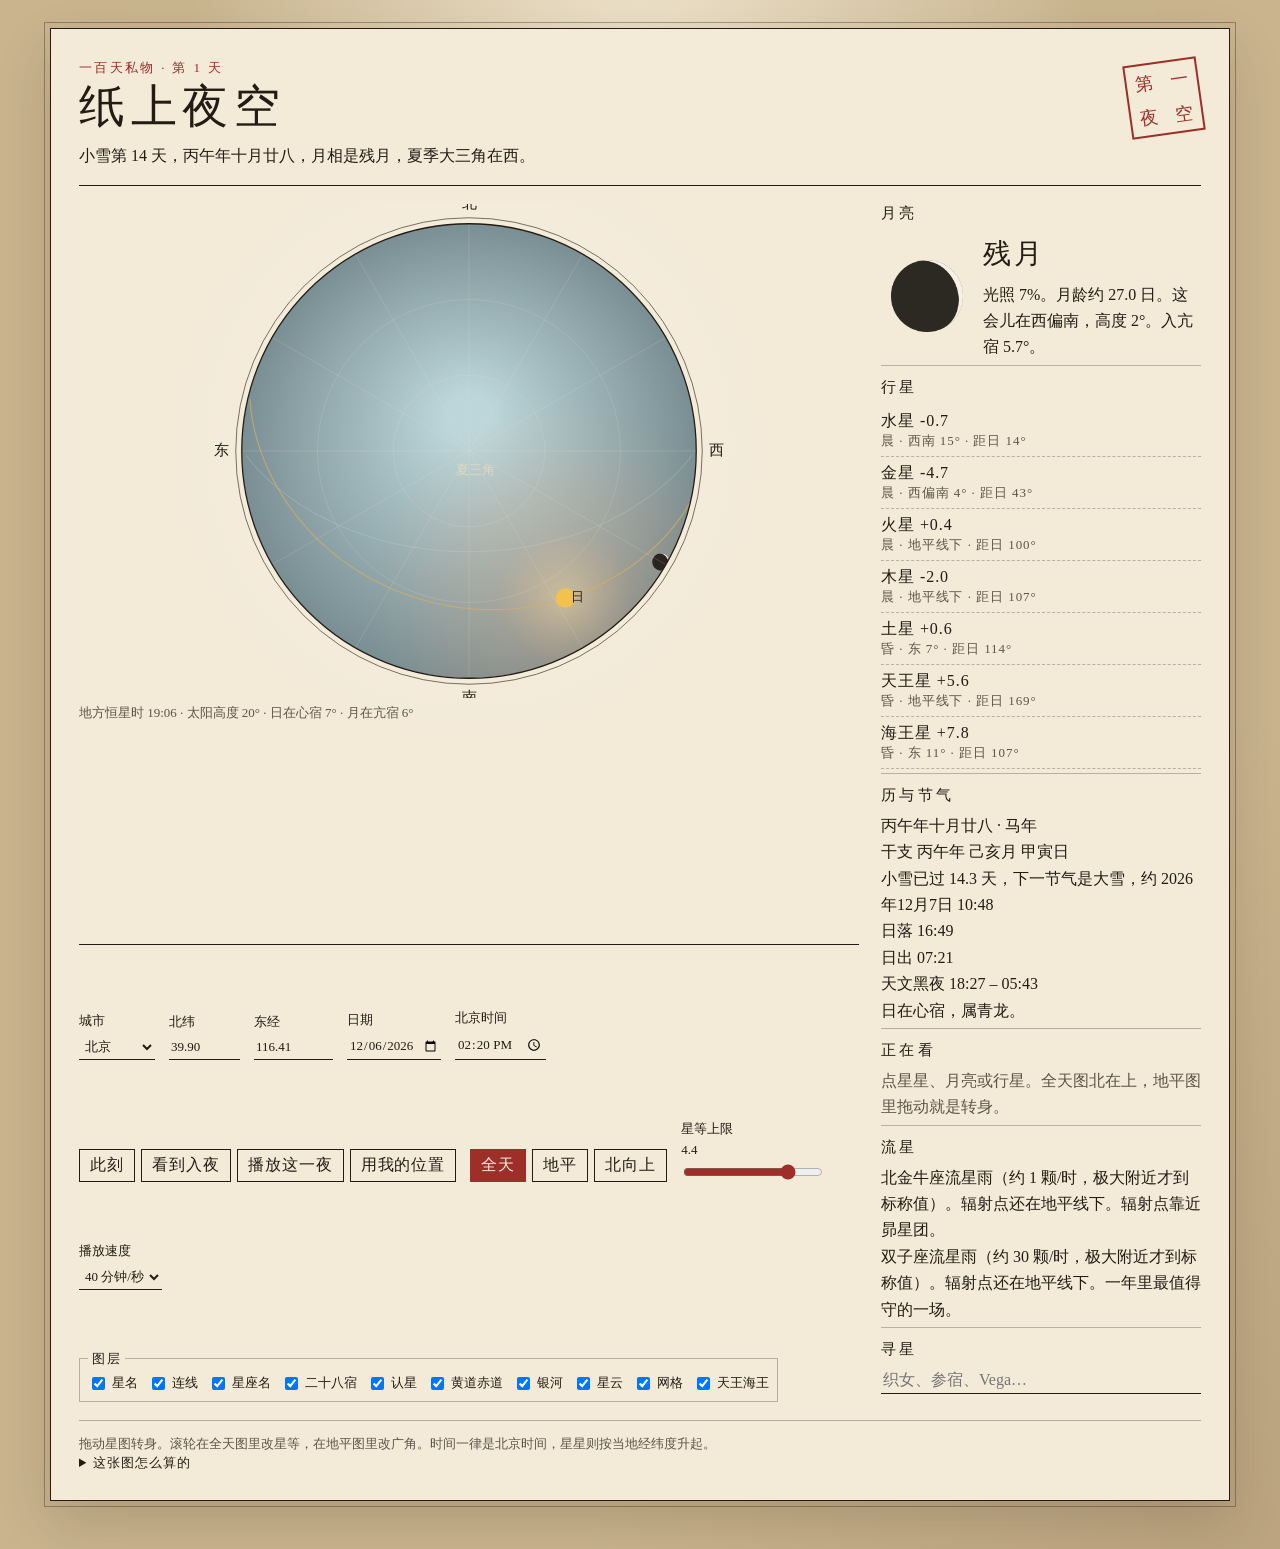
==== commit 79c76657: "第 1 天：纸上夜空 按真实天球计算的可交互星图，含行星、月相、二十八宿、节气和农历。  Co-authored-by: qq2747412567 <qq2747412567@users.norepl" ====
--- a/day-01/index.html
+++ b/day-01/index.html
@@ -1,1184 +1,127 @@
 <!DOCTYPE html>
-<html lang="zh-Hans">
+<html lang="zh-CN">
 <head>
-<meta charset="utf-8">
+<meta charset="UTF-8">
 <meta name="viewport" content="width=device-width, initial-scale=1">
-<title>潮汐抄写室</title>
-<link rel="icon" href="data:image/svg+xml,%3Csvg xmlns='http://www.w3.org/2000/svg' viewBox='0 0 16 16'%3E%3Crect fill='%23102028' width='16' height='16'/%3E%3Cpath d='M1 11c2-3 4-3 6 0s4 3 8 0' fill='none' stroke='%23d5e6e2' stroke-width='1.2'/%3E%3C/svg%3E">
-<style>
-  :root {
-    --sea: #102028;
-    --paper: #f4ead7;
-    --paper-2: #f7efdf;
-    --ink: #241c14;
-    --ink-soft: #5e5348;
-    --seal: #8f2d2a;
-    --moss: #1d5c50;
-    --line: #c9b48a;
-    --gold: #e2b15a;
-    --foam: #d5e6e2;
-    --serif: "Songti SC", "STSong", "SimSun", "Noto Serif CJK SC", "Source Han Serif SC", "PMingLiU", "WenQuanYi Micro Hei", "Droid Sans Fallback", serif;
-  }
-  * { box-sizing: border-box; }
-  html, body { margin: 0; padding: 0; }
-  body {
-    min-height: 100vh;
-    color: var(--ink);
-    font-family: var(--serif);
-    font-size: 16px;
-    line-height: 1.65;
-    background:
-      radial-gradient(1100px 520px at 12% -10%, #1a3e49 0%, transparent 60%),
-      radial-gradient(900px 480px at 110% 110%, #071014 0%, transparent 55%),
-      var(--sea);
-  }
-  button, input, select { font: inherit; color: inherit; }
-  button {
-    background: transparent;
-    border: 1px solid var(--ink);
-    padding: 7px 12px;
-    min-height: 36px;
-    cursor: pointer;
-  }
-  button:hover { background: var(--ink); color: var(--paper); }
-  button:disabled { opacity: 0.45; cursor: default; }
-  button:disabled:hover { background: transparent; color: inherit; }
-  button.primary { background: var(--seal); color: var(--paper); border-color: var(--seal); }
-  button.primary:hover { background: #6e201e; color: var(--paper); }
-  button.big { padding: 12px 20px; font-size: 18px; }
-  button:focus-visible, a:focus-visible { outline: 2px solid var(--gold); outline-offset: 2px; }
-  a { color: var(--seal); }
-  h1, h2, h3 { font-weight: 500; }
-  h2 { font-size: 20px; letter-spacing: 0.14em; margin: 0 0 8px; }
-  h3 { font-size: 16px; margin: 14px 0 6px; }
-  p { margin: 0 0 8px; }
-  .muted { color: var(--ink-soft); font-size: 14px; }
-  .eyebrow { letter-spacing: 0.22em; font-size: 13px; color: var(--seal); margin: 0; }
-  .card, .ending, .col, .modal, .manual {
-    background-color: var(--paper);
-    background-image: linear-gradient(180deg, rgba(255,255,255,.38), rgba(255,255,255,0) 90px);
-    box-shadow: 0 16px 50px rgba(0,0,0,.32);
-  }
-  .title-screen {
-    display: grid;
-    grid-template-columns: minmax(0, 1.15fr) minmax(280px, 0.85fr);
-    gap: 22px;
-    padding: 28px;
-    min-height: 100vh;
-    align-items: center;
-  }
-  .chart-frame { background: #f3e7d2; box-shadow: 0 16px 50px rgba(0,0,0,.32); }
-  .title-screen #section { width: 100%; height: min(72vh, 680px); display: block; }
-  .card { padding: 32px 30px 26px; }
-  .card h1 { font-size: 42px; letter-spacing: 0.16em; margin: 8px 0 14px; font-weight: 500; }
-  .shell {
-    display: grid;
-    grid-template-columns: 200px minmax(0, 1fr) 330px;
-    gap: 14px;
-    padding: 16px 16px 32px;
-    max-width: 1240px;
-    margin: 0 auto;
-  }
-  .top, .log { grid-column: 1 / -1; }
-  .top {
-    color: var(--paper);
-    display: grid;
-    grid-template-columns: 190px minmax(0, 1fr) 210px auto;
-    gap: 12px;
-    align-items: center;
-  }
-  .brand-name { font-size: 22px; letter-spacing: 0.18em; }
-  .brand-sub, .now-line { color: var(--foam); font-size: 13px; }
-  .now-time { font-size: 28px; letter-spacing: 0.06em; line-height: 1.1; }
-  #spark { width: 100%; height: 72px; display: block; }
-  .top-actions { display: flex; flex-direction: column; gap: 6px; }
-  .top-actions button { color: var(--paper); border-color: var(--foam); }
-  .top-actions button:hover { background: var(--paper); color: var(--ink); }
-  .log { color: var(--foam); font-size: 14px; min-height: 1.4em; }
-  .log span { display: block; opacity: 0.72; }
-  .log span:last-child { opacity: 1; color: var(--paper); }
-  .col { padding: 14px; }
-  .letter { position: sticky; top: 12px; align-self: start; max-height: calc(100vh - 24px); overflow: auto; }
-  .nav ul { list-style: none; padding: 0; margin: 0 0 10px; }
-  .nav li { margin: 0 0 6px; }
-  .nav button { width: 100%; text-align: left; display: flex; flex-direction: column; align-items: flex-start; gap: 2px; }
-  .nav small { color: var(--ink-soft); font-size: 12px; }
-  .nav button.current { background: var(--ink); color: var(--paper); }
-  .nav button.current small { color: #e7d7b8; }
-  .nav button.current:hover { background: var(--ink); color: var(--paper); }
-  .nav-cost { font-size: 12px; color: var(--ink-soft); margin-bottom: 8px; }
-  .jump { display: none; }
-  .stage #section { width: 100%; height: 400px; display: block; }
-  .places { display: grid; grid-template-columns: 1fr 1fr; gap: 8px; }
-  .place { border: 1px solid var(--line); background: var(--paper-2); padding: 8px 10px; }
-  .place h3 { margin: 0 0 2px; letter-spacing: 0.08em; }
-  .place p { margin: 0 0 6px; color: var(--ink-soft); font-size: 13px; }
-  .place button { width: 100%; text-align: left; }
-  .slip {
-    position: relative;
-    background: linear-gradient(180deg, #f7efdf, #f1e2c8);
-    border: 1px solid var(--line);
-    padding: 10px 12px 12px;
-    margin: 0 0 12px;
-  }
-  .slip header, .lh { display: flex; justify-content: space-between; gap: 8px; align-items: center; font-size: 13px; color: var(--ink-soft); }
-  .slip .where { font-size: 13px; color: var(--ink-soft); }
-  .slip .body { font-size: 16px; }
-  .slip.taken, .slip.locked { opacity: 0.78; }
-  .sealchar {
-    display: inline-grid; place-items: center;
-    width: 28px; height: 28px; flex: 0 0 auto;
-    border: 1.5px solid var(--seal); color: var(--seal); border-radius: 50%;
-  }
-  .waits, .rowbtns { display: flex; flex-wrap: wrap; gap: 8px; margin-top: 8px; }
-  .tray { display: flex; flex-wrap: wrap; gap: 6px; }
-  .chip { font-size: 13px; padding: 4px 8px; }
-  ol.letter-list { list-style: none; padding: 0; margin: 0 0 8px; }
-  ol.letter-list li { border-top: 1px solid var(--line); padding: 8px 0; }
-  ol.letter-list .empty { color: var(--ink-soft); }
-  ol.letter-list p { margin: 4px 0; }
-  .notes { background: #f6e4d8; padding: 8px 10px 4px; margin: 8px 0; }
-  .notes.good { background: #e3f0ea; }
-  .notes ul { margin: 0 0 8px; padding-left: 1.2em; }
-  .count { margin-top: 8px; }
-  table { width: 100%; border-collapse: collapse; font-size: 13px; }
-  th, td { padding: 4px 6px; text-align: left; border-bottom: 1px solid rgba(36,28,20,.12); vertical-align: top; }
-  .table-wrap { overflow: auto; max-width: 100%; }
-  tr.nowrow { background: rgba(29, 92, 80, .14); }
-  .diff-bad { color: var(--seal); font-weight: 600; }
-  .diff-ok { color: var(--moss); font-weight: 600; }
-  td.seal { color: var(--seal); }
-  .pencil { color: #3e5160; background: transparent; border-left: 2px solid #8aa0ad; padding-left: 8px; font-size: 14px; }
-  .modal-back, .manual-back {
-    position: fixed; inset: 0; z-index: 20;
-    background: rgba(8, 14, 18, .62);
-    display: grid; place-items: center;
-    padding: 16px;
-  }
-  .modal { width: min(460px, 100%); padding: 22px; }
-  .manual { width: min(680px, 100%); max-height: min(82vh, 760px); overflow: auto; padding: 26px 26px 20px; }
-  .manual h2 { margin-top: 0; }
-  .ending-wrap { min-height: 100vh; display: grid; place-items: center; padding: 32px 16px; }
-  .ending { width: min(760px, 100%); padding: 42px 40px 32px; }
-  .ending h1 { font-size: 36px; letter-spacing: 0.18em; margin: 6px 0 16px; font-weight: 500; }
-  .ending-layout { display: grid; grid-template-columns: 1fr auto; gap: 18px; align-items: start; }
-  .ending .line { font-size: 18px; margin: 0 0 12px; }
-  .acro {
-    color: var(--seal);
-    letter-spacing: 0.2em;
-    line-height: 1.85;
-    border-left: 1px solid var(--seal);
-    padding-left: 12px;
-    margin: 0;
-  }
-  .coda { margin-top: 16px; }
-  @media (max-width: 980px) {
-    .title-screen { grid-template-columns: 1fr; padding: 12px; align-items: start; }
-    .title-screen .card { order: 1; }
-    .title-screen .chart-frame { order: 2; }
-    .title-screen #section { height: 300px; }
-    .shell { grid-template-columns: 1fr; }
-    .top { grid-template-columns: 1fr 1fr; }
-    #spark { grid-column: 1 / -1; }
-    .letter { position: static; max-height: none; }
-    .jump { display: block; }
-    .places { grid-template-columns: 1fr; }
-    .ending { padding: 28px 20px 22px; }
-    .card { padding: 22px 18px 18px; }
-    .card h1, .ending h1 { letter-spacing: 0.08em; }
-  }
-  @media (prefers-reduced-motion: reduce) {
-    * { scroll-behavior: auto !important; }
-  }
-</style>
+<title>纸上夜空</title>
+<link rel="stylesheet" href="sky.css">
 </head>
 <body>
-<div id="app"></div>
-<noscript>需要启用 JavaScript。用浏览器打开这个文件，才能值这一夜的班。</noscript>
-<script>
-const DAY = 12 * 60;
-const TRAVEL = 15;
-const COPY = 10;
-const TOL = 4;
-const KEY = "tide-copy-room-v1";
-const FONT = '"WenQuanYi Micro Hei","Microsoft YaHei","PingFang SC",sans-serif';
-const REDUCE = window.matchMedia("(prefers-reduced-motion: reduce)").matches;
-const TRUE_IDS = ["p1","p2","p3","p4","p5","p6","p7","p8"];
-const ROOM_NAME = { desk:"抄写台", lamp:"灯室", west:"西廊", south:"南廊", north:"北井", east:"东廊" };
-const SORT_NAME = { found:"抄录顺序", time:"按时辰", diff:"按潮差" };
-const WATCH = {
-  酉: "窗还是干的，铁链露在水面以上。",
-  戌: "浮桥开始发滑。北井若要去，就在这一两个时辰里。",
-  亥: "水还在退。错过的龛，不会自己再来一次。",
-  子: "抄写室里只剩你的灯，和很远的水声。",
-  丑: "潮退到脚背附近时，底层抽屉会脱离淤泥。",
-  寅: "水开始往回走。放过的走廊正在重新开合。",
-  卯: "天还没白，窗台先有了一条暗边。"
-};
-const HINTS = [
-  "西廊梁上的深抽屉，潮位要高于九十格才够得着。入夜就有。若错过，黎明前还有很短的一次，从灯室过去要提前一刻钟动身。",
-  "北井一夜只齐平一次：落潮，而且潮位大约在五十到八十二格。涨起来之后不会再开。",
-  "有一页花押写着「缄」，潮位也对，可没有任何一页的花押指向它的首字。它不是信的最后一页。"
-];
-const SLIPS = [
-  { id:"p1", first:"我", seal:"在", hour:"18:30", realTide:true, room:"west", min:90, where:"梁上深抽屉，铜环还热着", text:"我把前六封都封进码头第三级台阶下的铁盒，盒盖朝西。" },
-  { id:"p2", first:"在", seal:"灯", hour:"20:30", realTide:true, room:"south", where:"南廊第二格，压在一张海图下面", text:"在铁链没顶之前离开栈桥，水比人走得快。" },
-  { id:"p3", first:"灯", seal:"下", hour:"21:00", realTide:true, room:"north", where:"井壁的龛里，外面包着油纸", text:"灯先留给抄写台，剩下的油只够两个时辰。" },
-  { id:"p4", first:"下", seal:"等", hour:"22:00", realTide:true, room:"east", where:"东廊矮柜的上层", text:"下一次潮退到今夜这个刻度，柜子的夹层才会自己打开。" },
-  { id:"p5", first:"等", seal:"你", hour:"23:30", realTide:true, room:"east", max:10, where:"底层抽屉，边沿还有泥", text:"等你翻到那张船票，别找返程，它本来就没有。" },
-  { id:"p6", first:"你", seal:"回", hour:"02:00", realTide:true, room:"east", where:"东廊矮柜的中层，和干笔搁在一起", text:"你若只剩下一只手，就去按灯室东墙第三块松动的砖。" },
-  { id:"p7", first:"回", seal:"头", hour:"04:00", realTide:true, room:"south", where:"南廊靠窗的一格", text:"回家的城名要反着读，顺着读会走进潮里。" },
-  { id:"p8", first:"头", seal:"缄", hour:"05:00", realTide:true, room:"west", where:"浮桥栏杆的夹缝里，塞得很紧", text:"头一回觉得这座城是安静的，是我把这一行写完的时候。" },
-  { id:"f1", first:"海", seal:"市", hour:"19:00", level:41, room:"west", where:"西廊地上的淤泥里，只剩半张", text:"海图上的城名被盐咬掉了一半，剩下的笔画像一只码头。" },
-  { id:"f2", first:"市", seal:"会", hour:"21:00", level:92, room:"south", where:"南廊地砖缝里，只露出一角", text:"市声会在第二声钟后灭干净，那之后不要再数人。" },
-  { id:"f3", first:"会", seal:"记", hour:"23:00", level:66, room:"east", where:"东廊门槛的缝里", text:"会有人站在台阶上替你数，可那个人不识字。" },
-  { id:"f4", first:"潮", seal:"你", hour:"00:30", level:55, room:"east", where:"贴在东廊墙上，边裁得很齐", text:"潮把纸边裁得很齐，齐得不像是水干的。" },
-  { id:"f5", first:"声", seal:"回", hour:"03:00", level:88, room:"east", where:"矮柜夹层外头，像是被人敲过", text:"声音停在夹层里，敲两下，它才肯应你。" },
-  { id:"f6", first:"不", seal:"头", hour:"04:30", level:18, room:"south", where:"南廊绳子上，用木夹夹着", text:"不要相信只有去程的票，那是留给走不回来的人的。" },
-  { id:"f7", first:"风", seal:"铃", hour:"19:30", realTide:true, room:"west", where:"一盏横放的灯下面", text:"风从井里倒灌进来的那一夜，灯是横着亮的。" },
-  { id:"f8", first:"信", seal:"缄", hour:"02:30", realTide:true, room:"north", where:"井底一块干石头上，放得很正", text:"信写到这里就可以停，后面剩下的全是水声。" }
-];
+<div class="sheet">
+  <header class="mast">
+    <div class="mast-copy">
+      <p class="eyebrow">一百天私物 · 第 1 天</p>
+      <h1>纸上夜空</h1>
+      <p class="lede" id="lede">正在对表。</p>
+    </div>
+    <div class="seal" aria-hidden="true"><span>第</span><span>一</span><span>夜</span><span>空</span></div>
+  </header>
 
-function rawTide(hour) {
-  const pi2 = Math.PI * 2;
-  const m2 = 32 * Math.sin(pi2 * (hour - 2.1) / 12.4206);
-  const s2 = 14 * Math.sin(pi2 * (hour - 5.4) / 12);
-  const k1 = 10 * Math.sin(pi2 * (hour - 8) / 23.934);
-  const o1 = 7 * Math.sin(pi2 * (hour - 3.2) / 25.819);
-  return m2 + s2 + k1 + o1;
-}
-let TIDE_MIN = Infinity;
-let TIDE_MAX = -Infinity;
-for (let m = 0; m <= DAY; m++) {
-  const raw = rawTide(18 + m / 60);
-  if (raw < TIDE_MIN) TIDE_MIN = raw;
-  if (raw > TIDE_MAX) TIDE_MAX = raw;
-}
+  <div class="stage">
+    <div class="chart" id="chart">
+      <canvas id="sky"></canvas>
+      <p class="status" id="status"></p>
+    </div>
 
-function tideInfo(minutes) {
-  const hour = 18 + minutes / 60;
-  const raw = rawTide(hour);
-  const level = (raw - TIDE_MIN) / (TIDE_MAX - TIDE_MIN) * 100;
-  const nextRaw = rawTide(hour + 1 / 60);
-  const next = (nextRaw - TIDE_MIN) / (TIDE_MAX - TIDE_MIN) * 100;
-  return { level, falling: next < level - 0.0001 };
-}
-function fallingSlow(minutes) {
-  const ahead = Math.min(DAY, minutes + 20);
-  return tideInfo(ahead).level < tideInfo(minutes).level - 0.05;
-}
-function clockOf(minutes) {
-  const total = ((18 * 60 + Math.round(minutes)) % (24 * 60) + 24 * 60) % (24 * 60);
-  return String(Math.floor(total / 60)).padStart(2, "0") + ":" + String(total % 60).padStart(2, "0");
-}
-function shichenName(minutes) {
-  const names = ["子","丑","寅","卯","辰","巳","午","未","申","酉","戌","亥"];
-  const clockMin = (18 * 60 + Math.round(minutes)) % (24 * 60);
-  return names[Math.floor(((clockMin + 60) % (24 * 60)) / 120)];
-}
-function minutesOfClock(hhmm) {
-  const parts = hhmm.split(":").map(Number);
-  let mins = parts[0] * 60 + parts[1] - 18 * 60;
-  if (mins < 0) mins += 24 * 60;
-  return mins;
-}
-function levelAtHour(hhmm) { return tideInfo(minutesOfClock(hhmm)).level; }
-function slip(id) { return SLIPS.find((s) => s.id === id); }
-function shownLevel(s) { return s.realTide ? Math.round(levelAtHour(s.hour)) : s.level; }
-function roomName(id) { return ROOM_NAME[id] || id; }
-function alwaysOpen(id) { return id === "desk" || id === "lamp"; }
-function roomIsOpen(id, minutes) {
-  if (alwaysOpen(id)) return true;
-  const info = tideInfo(minutes);
-  if (id === "west") return info.level >= 62;
-  if (id === "south") return info.level >= 40 && info.level <= 72;
-  if (id === "east") return info.level <= 36;
-  if (id === "north") return info.falling && info.level >= 50 && info.level <= 82;
-  return false;
-}
-function predDeep(t) { return tideInfo(t).level >= 90; }
-function predLow(t) { return tideInfo(t).level <= 10; }
-function placeSpec(key) {
-  const table = {
-    west: { key:"west", room:"west", name:"西廊", band:"潮位不低于 62 格", pred: (t) => roomIsOpen("west", t) },
-    deep: { key:"deep", room:"west", name:"西廊深抽屉", band:"潮位不低于 90 格", pred: predDeep },
-    south: { key:"south", room:"south", name:"南廊", band:"潮位在 40 到 72 格", pred: (t) => roomIsOpen("south", t) },
-    north: { key:"north", room:"north", name:"北井", band:"落潮，且潮位在 50 到 82 格", pred: (t) => roomIsOpen("north", t) },
-    east: { key:"east", room:"east", name:"东廊", band:"潮位不高于 36 格", pred: (t) => roomIsOpen("east", t) },
-    low: { key:"low", room:"east", name:"东廊底层抽屉", band:"潮位不高于 10 格", pred: predLow }
-  };
-  return table[key];
-}
-function nextTrue(pred, from) {
-  for (let t = Math.max(0, from); t < DAY; t++) if (pred(t)) return t;
-  return null;
-}
-function followingStart(pred, now) {
-  const start = pred(now) ? now : nextTrue(pred, now + 1);
-  if (start == null) return null;
-  let t = start;
-  while (t < DAY && pred(t)) t++;
-  return nextTrue(pred, t);
-}
-function arrivalPlan(roomId, pred) {
-  const now = state.minutes;
-  if (state.room === roomId && pred(now)) return { kind: "here" };
-  if (state.room === roomId) {
-    const openAt = nextTrue(pred, now + 1);
-    if (openAt == null) return { kind: "never" };
-    return { kind: "wait-here", arrive: openAt };
-  }
-  if (now + TRAVEL < DAY && pred(now + TRAVEL)) return { kind: "go", arrive: now + TRAVEL };
-  const openAt = nextTrue(pred, now + TRAVEL);
-  if (openAt == null) return { kind: "never" };
-  const depart = openAt - TRAVEL;
-  if (depart < now) return { kind: "never" };
-  return { kind: "ride", depart, arrive: openAt };
-}
-function slipAvailable(s, minutes) {
-  if (!roomIsOpen(s.room, minutes)) return false;
-  const lv = tideInfo(minutes).level;
-  if (s.min != null && lv < s.min) return false;
-  if (s.max != null && lv > s.max) return false;
-  return true;
-}
-function cn(i) { return "一二三四五六七八九"[i] || String(i + 1); }
-function judge(ids) {
-  const notes = [];
-  ids.forEach((id, i) => {
-    const s = slip(id);
-    const actual = Math.round(levelAtHour(s.hour));
-    const claimed = shownLevel(s);
-    if (Math.abs(actual - claimed) > TOL) {
-      notes.push({ text: "第" + cn(i) + "行潮痕不合。" + s.hour + " 表上是 " + actual + " 格，页上写着 " + claimed + " 格。" });
-    }
-    if (i < ids.length - 1) {
-      const next = slip(ids[i + 1]);
-      if (s.seal !== next.first) {
-        notes.push({ text: "第" + cn(i) + "行花押是「" + s.seal + "」，下一行却以「" + next.first + "」起头。" });
-      }
-    }
-  });
-  if (ids.length > 8) notes.push({ text: "超过八行了。" });
-  if (ids.length > 0 && ids.length < 8) notes.push({ text: "还差 " + (8 - ids.length) + " 行。真信一共八行。" });
-  if (ids.length === 8 && slip(ids[7]).seal !== "缄") notes.push({ text: "末行的花押不是「缄」，信还敞着。" });
-  return { ok: ids.length === 8 && notes.length === 0, notes };
-}
-function secretLine() { return TRUE_IDS.map((id) => slip(id).first).join(""); }
-function esc(s) {
-  return String(s).replace(/[&<>"']/g, (c) => ({ "&":"&amp;", "<":"&lt;", ">":"&gt;", '"':"&quot;", "'":"&#39;" }[c]));
-}
-function navNote(id) {
-  if (alwaysOpen(id)) return "一直开着";
-  const arrive = state.minutes + TRAVEL;
-  const arrOpen = arrive < DAY && roomIsOpen(id, arrive);
-  const nxt = nextTrue((t) => roomIsOpen(id, t), state.minutes + 1);
-  if (arrOpen) return roomIsOpen(id, state.minutes) ? "开着" : "走到时会开";
-  if (nxt == null) return "今夜不再开";
-  return "关着 · 约 " + clockOf(nxt) + " 开";
-}
+    <aside class="side" id="side">
+      <section>
+        <h2>月亮</h2>
+        <div class="moon-row">
+          <canvas id="moonDisc" width="148" height="148" aria-label="月相"></canvas>
+          <div>
+            <p class="big" id="moonName">朔</p>
+            <p id="moonText"></p>
+          </div>
+        </div>
+      </section>
+      <section>
+        <h2>行星</h2>
+        <ul class="plist" id="planetList"></ul>
+      </section>
+      <section>
+        <h2>历与节气</h2>
+        <p id="calText"></p>
+      </section>
+      <section>
+        <h2>正在看</h2>
+        <div id="card"><p class="muted">点星星、月亮或行星。地平图里可以拖动转身。</p></div>
+      </section>
+      <section>
+        <h2>流星</h2>
+        <p id="showerText"></p>
+      </section>
+      <section>
+        <h2>寻星</h2>
+        <input id="search" type="search" placeholder="织女、参宿、Vega…" autocomplete="off">
+        <ul class="plist" id="results"></ul>
+      </section>
+    </aside>
 
-function blank() {
-  return {
-    started: false, minutes: 0, room: "desk", copied: [], letter: [], hints: 0,
-    seenLamp: false, log: [], ended: null, audio: localStorage.getItem("tide-copy-audio") === "1",
-    ledgerSort: "found", modal: null, manual: false
-  };
-}
-let state = blank();
-function pushLog(line) {
-  state.log.push(line);
-  if (state.log.length > 5) state.log.shift();
-}
-function save() {
-  const data = {
-    started: state.started, minutes: state.minutes, room: state.room, copied: state.copied,
-    letter: state.letter, hints: state.hints, seenLamp: state.seenLamp, log: state.log.slice(-5),
-    ended: state.ended, audio: state.audio, ledgerSort: state.ledgerSort
-  };
-  if (!state.started) {
-    localStorage.removeItem(KEY);
-  } else {
-    localStorage.setItem(KEY, JSON.stringify(data));
-  }
-  localStorage.setItem("tide-copy-audio", state.audio ? "1" : "0");
-}
-function loadSave() {
-  try {
-    const raw = localStorage.getItem(KEY);
-    if (!raw) return null;
-    const data = JSON.parse(raw);
-    if (!data || !data.started) return null;
-    return data;
-  } catch (e) { return null; }
-}
+    <form class="controls" id="controls">
+      <label>城市
+        <select id="city"></select>
+      </label>
+      <label>北纬
+        <input id="lat" type="number" step="0.01" min="-55" max="75">
+      </label>
+      <label>东经
+        <input id="lon" type="number" step="0.01" min="-180" max="180">
+      </label>
+      <label>日期
+        <input id="date" type="date" min="1901-01-01" max="2099-12-31">
+      </label>
+      <label>北京时间
+        <input id="time" type="time" step="60">
+      </label>
+      <div class="btns">
+        <button type="button" id="nowBtn">此刻</button>
+        <button type="button" id="nightBtn">看到入夜</button>
+        <button type="button" id="playBtn">播放这一夜</button>
+        <button type="button" id="locBtn">用我的位置</button>
+      </div>
+      <div class="btns mode">
+        <button type="button" id="modeAll" aria-pressed="true">全天</button>
+        <button type="button" id="modeHor" aria-pressed="false">地平</button>
+        <button type="button" id="resetView">北向上</button>
+      </div>
+      <label class="grow">星等上限 <span id="magVal">4.4</span>
+        <input id="mag" type="range" min="1.5" max="5.2" step="0.1" value="4.4">
+      </label>
+      <label>播放速度
+        <select id="speed">
+          <option value="15">15 分钟/秒</option>
+          <option value="40" selected>40 分钟/秒</option>
+          <option value="90">90 分钟/秒</option>
+          <option value="180">3 小时/秒</option>
+        </select>
+      </label>
+      <fieldset>
+        <legend>图层</legend>
+        <label><input type="checkbox" data-layer="names" checked>星名</label>
+        <label><input type="checkbox" data-layer="lines" checked>连线</label>
+        <label><input type="checkbox" data-layer="conNames" checked>星座名</label>
+        <label><input type="checkbox" data-layer="mansions" checked>二十八宿</label>
+        <label><input type="checkbox" data-layer="guide" checked>认星</label>
+        <label><input type="checkbox" data-layer="ecliptic" checked>黄道赤道</label>
+        <label><input type="checkbox" data-layer="milky" checked>银河</label>
+        <label><input type="checkbox" data-layer="nebulae" checked>星云</label>
+        <label><input type="checkbox" data-layer="grid" checked>网格</label>
+        <label><input type="checkbox" data-layer="far" checked>天王海王</label>
+      </fieldset>
+    </form>
+  </div>
 
-let audio = null;
-function ensureAudio() {
-  if (audio) return audio;
-  try {
-    const ctx = new AudioContext();
-    const master = ctx.createGain();
-    master.gain.value = 0;
-    master.connect(ctx.destination);
-    const o1 = ctx.createOscillator();
-    o1.type = "sine";
-    o1.frequency.value = 73.42;
-    const o2 = ctx.createOscillator();
-    o2.type = "triangle";
-    o2.frequency.value = 110;
-    const g1 = ctx.createGain();
-    g1.gain.value = 0.18;
-    const g2 = ctx.createGain();
-    g2.gain.value = 0.05;
-    o1.connect(g1); o2.connect(g2); g1.connect(master); g2.connect(master);
-    o1.start(); o2.start();
-    const len = Math.floor(ctx.sampleRate * 2);
-    const buf = ctx.createBuffer(1, len, ctx.sampleRate);
-    const data = buf.getChannelData(0);
-    let n = 0;
-    for (let i = 0; i < len; i++) {
-      n = (n + 0.02 * (Math.random() * 2 - 1)) / 1.02;
-      data[i] = n * 3.2;
-    }
-    const src = ctx.createBufferSource();
-    src.buffer = buf;
-    src.loop = true;
-    const filter = ctx.createBiquadFilter();
-    filter.type = "lowpass";
-    filter.frequency.value = 420;
-    const ng = ctx.createGain();
-    ng.gain.value = 0.22;
-    src.connect(filter); filter.connect(ng); ng.connect(master);
-    src.start();
-    audio = { ctx, master, o2, filter };
-    return audio;
-  } catch (e) {
-    audio = null;
-    return null;
-  }
-}
-function syncAudio() {
-  if (!audio) return;
-  const on = state.audio && state.started && !state.ended;
-  const lv = tideInfo(Math.min(state.minutes, DAY)).level;
-  const t = audio.ctx.currentTime;
-  audio.master.gain.cancelScheduledValues(t);
-  audio.master.gain.linearRampToValueAtTime(on ? 0.16 : 0, t + 0.25);
-  audio.o2.frequency.linearRampToValueAtTime(98 + lv * 0.35, t + 0.6);
-  audio.filter.frequency.linearRampToValueAtTime(260 + lv * 5, t + 0.6);
-}
-function tone(freq, delay, dur, peak) {
-  if (!state.audio || !audio) return;
-  const ctx = audio.ctx;
-  const start = ctx.currentTime + delay;
-  const o = ctx.createOscillator();
-  const g = ctx.createGain();
-  o.type = "sine";
-  o.frequency.value = freq;
-  o.connect(g); g.connect(audio.master);
-  g.gain.setValueAtTime(0.0001, start);
-  g.gain.exponentialRampToValueAtTime(peak, start + 0.02);
-  g.gain.exponentialRampToValueAtTime(0.0001, start + dur);
-  o.start(start); o.stop(start + dur + 0.02);
-}
-function chime() { tone(392, 0, 1.05, 0.35); tone(523.25, 0.18, 1.05, 0.28); }
-function wood() { tone(196, 0, 0.18, 0.3); }
-
-function finish(kind) {
-  if (kind === "dawn" && judge(state.letter).ok) kind = "dawn-ok";
-  else if (kind === "dawn") kind = "fail";
-  state.ended = kind;
-  state.modal = null;
-  state.manual = false;
-  save();
-  render({ top: true });
-}
-function advance(n) {
-  if (n <= 0) return true;
-  const before = shichenName(state.minutes);
-  if (state.minutes + n >= DAY) {
-    state.minutes = DAY;
-    state.modal = null;
-    finish("dawn");
-    return false;
-  }
-  state.minutes += n;
-  if (shichenName(state.minutes) !== before) {
-    chime();
-    pushLog(shichenName(state.minutes) + "时到了。");
-  }
-  syncAudio();
-  save();
-  return true;
-}
-function tryTravel(roomId) {
-  if (!ROOM_NAME[roomId] || roomId === state.room) return;
-  if (!alwaysOpen(roomId)) {
-    if (!(state.minutes + TRAVEL < DAY && roomIsOpen(roomId, state.minutes + TRAVEL))) {
-      pushLog(roomName(roomId) + "这一路走过去是关的。" + navNote(roomId) + "。");
-      render();
-      return;
-    }
-  }
-  if (state.minutes + TRAVEL >= DAY) { advance(TRAVEL); return; }
-  if (!advance(TRAVEL)) return;
-  state.room = roomId;
-  if (roomId === "lamp") state.seenLamp = true;
-  const info = tideInfo(state.minutes);
-  pushLog("你到了" + roomName(roomId) + "。" + clockOf(state.minutes) + "，潮位 " + Math.round(info.level) + " 格。");
-  save();
-  render({ top: true });
-}
-function copySlip(id) {
-  const s = slip(id);
-  if (!s || state.copied.includes(id)) return;
-  if (state.room !== s.room || !slipAvailable(s, state.minutes)) {
-    pushLog("这一页现在够不着。");
-    render();
-    return;
-  }
-  if (!advance(COPY)) return;
-  state.copied.push(id);
-  pushLog("你抄下以「" + s.first + "」起头的一页，收进页匣。");
-  wood();
-  save();
-  render();
-}
-function waitTo(target) {
-  state.modal = null;
-  const delta = target - state.minutes;
-  if (delta <= 0) { render(); return; }
-  if (!advance(delta)) return;
-  const info = tideInfo(state.minutes);
-  const shut = !alwaysOpen(state.room) && !roomIsOpen(state.room, state.minutes);
-  pushLog(shut
-    ? "你坐到 " + clockOf(state.minutes) + "。" + roomName(state.room) + "已经关上，你还在里面。"
-    : "你坐到 " + clockOf(state.minutes) + "。潮位 " + Math.round(info.level) + " 格，" + (info.falling ? "落着" : "涨着") + "。");
-  save();
-  render();
-}
-function requestWait(mins) {
-  const target = Math.min(DAY, state.minutes + mins);
-  if (target <= state.minutes) { finish("dawn"); return; }
-  if (mins >= 60) {
-    state.modal = {
-      kind: "wait", target,
-      text: "从 " + clockOf(state.minutes) + " 坐到 " + clockOf(target) + "。一个时辰里，开过的门不会留下来等你。",
-      yes: "就这样坐", no: "先不坐"
-    };
-    render();
-    return;
-  }
-  waitTo(target);
-}
-function modalText(plan, name) {
-  if (plan.kind === "ride") {
-    return "坐到 " + clockOf(plan.depart) + "，再走一刻钟，" + clockOf(plan.arrive) + " 到达" + name + "。中间这段时间你不会去别的走廊。";
-  }
-  return "坐到 " + clockOf(plan.arrive) + "。你会留在这里，别处的门该开还是会开，只是你不在。";
-}
-function runPlan(spec, plan) {
-  state.modal = null;
-  if (plan.kind === "go") { tryTravel(spec.room); return; }
-  if (plan.kind === "wait-here") { waitTo(plan.arrive); return; }
-  if (plan.kind === "ride") {
-    if (plan.depart > state.minutes && !advance(plan.depart - state.minutes)) return;
-    tryTravel(spec.room);
-  }
-}
-function requestPlan(key, force) {
-  const spec = placeSpec(key);
-  if (!spec) return;
-  const plan = arrivalPlan(spec.room, spec.pred);
-  if (plan.kind === "here" || plan.kind === "never") return;
-  const delta = plan.kind === "ride" ? plan.depart - state.minutes : plan.kind === "wait-here" ? plan.arrive - state.minutes : 0;
-  if (!force && delta >= 45) {
-    state.manual = false;
-    state.modal = { kind:"plan", key, text: modalText(plan, spec.name), yes:"按这个时辰走", no:"再看看表" };
-    render();
-    return;
-  }
-  runPlan(spec, plan);
-}
-function planLabel(plan) {
-  if (plan.kind === "go") return "现在去（一刻钟，" + clockOf(plan.arrive) + " 到）";
-  if (plan.kind === "ride") return "坐到 " + clockOf(plan.depart) + " 出发，" + clockOf(plan.arrive) + " 到";
-  if (plan.kind === "wait-here") return "坐到 " + clockOf(plan.arrive) + "，它会开";
-  return "";
-}
-function addToLetter(id) {
-  if (!state.copied.includes(id) || state.letter.includes(id)) return;
-  if (state.letter.length >= 8) {
-    pushLog("信笺只有八行。先抽出一行，再列入这一页。");
-    render();
-    return;
-  }
-  state.letter.push(id);
-  save();
-  render();
-}
-function moveLetter(i, dir) {
-  const j = i + dir;
-  if (i < 0 || j < 0 || i >= state.letter.length || j >= state.letter.length) return;
-  const tmp = state.letter[i];
-  state.letter[i] = state.letter[j];
-  state.letter[j] = tmp;
-  save();
-  render();
-}
-function pullLetter(i) {
-  if (i < 0 || i >= state.letter.length) return;
-  state.letter.splice(i, 1);
-  save();
-  render();
-}
-function trySeal() {
-  if (judge(state.letter).ok) finish("seal");
-  else {
-    pushLog("还不能封。页边上的批注还在。");
-    render();
-  }
-}
-function takeHint() {
-  if (state.room !== "lamp" || state.hints >= HINTS.length) return;
-  if (!advance(15)) return;
-  state.hints += 1;
-  pushLog("你辨认出一行铅笔字。");
-  save();
-  render();
-}
-function cycleSort() {
-  const order = ["found", "time", "diff"];
-  state.ledgerSort = order[(order.indexOf(state.ledgerSort) + 1) % order.length];
-  save();
-  render();
-}
-function toggleAudio() {
-  state.audio = !state.audio;
-  if (state.audio) {
-    const a = ensureAudio();
-    if (a && a.ctx.state === "suspended") a.ctx.resume();
-  }
-  syncAudio();
-  save();
-  render();
-}
-function startNew() {
-  const keep = state.audio;
-  state = blank();
-  state.audio = keep;
-  state.started = true;
-  state.log = ["门下有钥匙。字条还是湿的，字还认得出。"];
-  save();
-  render({ top: true });
-}
-function abandon() {
-  const keep = state.audio;
-  localStorage.removeItem(KEY);
-  state = blank();
-  state.audio = keep;
-  syncAudio();
-  render();
-}
-function requestAbandon() {
-  state.manual = false;
-  state.modal = { kind:"abandon", text:"这一夜抄到的页会从这台浏览器里抹掉。潮会从酉时重新涨起。", yes:"抹掉，重来", no:"留下" };
-  render();
-}
-
-function roomProse() {
-  const id = state.room;
-  const lv = tideInfo(state.minutes).level;
-  const open = alwaysOpen(id) || roomIsOpen(id, state.minutes);
-  if (id === "desk") return "榆木桌被海水沤成深褐色。左手抽屉里扣着《抄写室三律》，笔洗是干的。你从门后摸到一支笔，笔尖还有上次留下的盐。";
-  if (id === "lamp") return "灯室不存纸，只存时间。整面墙钉着今夜的潮汐表。铅笔在落潮的半腰画了个圈，圈边只写着一个字：「井」。";
-  if (id === "west") {
-    if (!open) return "水退了，浮桥悬在半空，从下面够不着梁。你可以在廊里等涨回来，也可以先去别处。";
-    if (lv >= 90) return "浮桥被水托着，几乎贴住梁。深抽屉的铜环正对手心，木头泡胀了，还是拉得开。";
-    return "西廊还进得去。浮桥矮了一截，梁上那只深抽屉的铜环已经够不着。";
-  }
-  if (id === "south") {
-    if (!open) return "南廊的门只在一段水位里开。太高时门被反压住，太低时台阶悬空。你如果已经站在里面，就只能等，或者离开。";
-    return "南廊的架子齐腰。纸页还没有被水浸透，这是这里最好的一刻。";
-  }
-  if (id === "east") {
-    if (!open) return "水已经漫过矮柜。东廊只在浅水时让人膝行进去。";
-    if (lv <= 10) return "底层抽屉终于脱离淤泥。拉开的时候，里面有一口气。";
-    return "你几乎是膝行进来的。矮柜贴着地面，柜门上有一道泥线。底层还埋着。";
-  }
-  if (!open) return "龛与踏脚错开了。北井只在落潮过半、水位还在胸口上下时与走廊齐平。涨潮之后井口会高过路面。";
-  return "井壁上的龛正好与踏脚齐平。井里没有水，风从下面来，纸是干的。";
-}
-function slipCards() {
-  const list = SLIPS.filter((s) => s.room === state.room);
-  if (!list.length) return "";
-  if (!roomIsOpen(state.room, state.minutes)) {
-    return "<p class=\"muted\">架子离开了手够得到的地方。已经抄走的还在页匣里。</p>";
-  }
-  return list.map((s) => {
-    if (state.copied.includes(s.id)) {
-      return "<article class=\"slip taken\"><p class=\"where\">" + esc(s.where) + "</p><p class=\"muted\">这页你已经抄走了。</p></article>";
-    }
-    if (!slipAvailable(s, state.minutes)) {
-      const now = Math.round(tideInfo(state.minutes).level);
-      const why = s.min != null
-        ? "还够不着。潮位要到 " + s.min + " 格以上，现在是 " + now + " 格。可以在这里等，也可以回灯室对表。"
-        : "还埋着。要退到 " + s.max + " 格以下，现在是 " + now + " 格。可以在这里等，也可以回灯室对表。";
-      return "<article class=\"slip locked\"><p class=\"where\">" + esc(s.where) + "</p><p>" + esc(why) + "</p></article>";
-    }
-    const claimed = shownLevel(s);
-    const actual = Math.round(levelAtHour(s.hour));
-    const diff = Math.abs(actual - claimed);
-    const cmp = state.seenLamp ? "<p class=\"" + (diff > TOL ? "diff-bad" : "diff-ok") + "\">表上这一时辰是 " + actual + " 格，差 " + diff + "。</p>" : "";
-    return "<article class=\"slip\"><header><span>" + esc(s.hour) + " · 潮位 " + claimed + " 格</span><span class=\"sealchar\" title=\"花押\">" + esc(s.seal) + "</span></header><p class=\"where\">" + esc(s.where) + "</p><p class=\"body\">" + esc(s.text) + "</p>" + cmp + "<button data-act=\"copy\" data-id=\"" + s.id + "\">抄下（" + COPY + " 分钟）</button></article>";
-  }).join("");
-}
-function waitButtons() {
-  return "<div class=\"waits\"><button data-act=\"wait\" data-min=\"15\">等一刻钟</button><button data-act=\"wait\" data-min=\"30\">等半小时</button><button data-act=\"wait\" data-min=\"60\">等一个时辰</button></div>";
-}
-function ledgerHTML() {
-  if (!state.copied.length) return "<p class=\"muted\">页匣还是空的。走廊里的页，抄下来才会出现在这里。</p>";
-  const rows = state.copied.map((id) => slip(id));
-  if (state.ledgerSort === "time") rows.sort((a, b) => minutesOfClock(a.hour) - minutesOfClock(b.hour));
-  if (state.ledgerSort === "diff") {
-    rows.sort((a, b) => {
-      const da = Math.abs(Math.round(levelAtHour(a.hour)) - shownLevel(a));
-      const db = Math.abs(Math.round(levelAtHour(b.hour)) - shownLevel(b));
-      return db - da;
-    });
-  }
-  const head = state.seenLamp
-    ? "你把灯室的表默到了页边。差是页上潮位和表上潮位相差的格数，大于四就不是今夜的真页。"
-    : "这些是页上自己写的数字。灯室的表还没读过，差值先空着。";
-  const body = rows.map((s) => {
-    const actual = Math.round(levelAtHour(s.hour));
-    const claimed = shownLevel(s);
-    const diff = Math.abs(actual - claimed);
-    const diffCell = state.seenLamp ? "<td class=\"" + (diff > TOL ? "diff-bad" : "diff-ok") + "\">" + diff + "</td>" : "<td>—</td>";
-    const actualCell = state.seenLamp ? "<td>" + actual + "</td>" : "<td>—</td>";
-    return "<tr><td>" + esc(s.first) + "</td><td>" + esc(s.text) + "</td><td class=\"seal\">" + esc(s.seal) + "</td><td>" + esc(s.hour) + "</td><td>" + claimed + "</td>" + actualCell + diffCell + "</tr>";
-  }).join("");
-  return "<p>" + head + "</p><button data-act=\"sort\">排列：" + SORT_NAME[state.ledgerSort] + "</button><div class=\"table-wrap\"><table class=\"ledger\"><thead><tr><th>首字</th><th>正文</th><th>花押</th><th>时辰</th><th>页上</th><th>表上</th><th>差</th></tr></thead><tbody>" + body + "</tbody></table></div>";
-}
-function placeCards() {
-  const keys = ["west", "deep", "south", "north", "east", "low"];
-  return "<div class=\"places\">" + keys.map((key) => {
-    const spec = placeSpec(key);
-    const plan = arrivalPlan(spec.room, spec.pred);
-    let action = "";
-    if (plan.kind === "never") action = "<p>今夜已经去不成了。</p>";
-    else if (plan.kind === "here") action = "<p>你就在这儿。</p>";
-    else action = "<button data-act=\"plan\" data-plan=\"" + key + "\">" + esc(planLabel(plan)) + "</button>";
-    const later = followingStart(spec.pred, state.minutes);
-    const note = later == null ? "关掉之后，今夜不再开。" : "关掉之后，还会在 " + clockOf(later) + " 再开。";
-    return "<section class=\"place\"><h3>" + esc(spec.name) + "</h3><p>" + esc(spec.band) + "</p><p>" + esc(note) + "</p>" + action + "</section>";
-  }).join("") + "</div>";
-}
-function tideTable() {
-  let rows = "";
-  let prev = null;
-  const mark = Math.min(DAY, Math.floor(state.minutes / 30) * 30);
-  for (let m = 0; m <= DAY; m += 30) {
-    const info = tideInfo(m);
-    const trend = prev == null ? "—" : info.level < prev - 0.05 ? "落" : "涨";
-    prev = info.level;
-    const opens = ["west", "south", "north", "east"].filter((id) => roomIsOpen(id, m)).map(roomName);
-    let extra = "";
-    if (info.level >= 90) extra += " · 深抽屉";
-    if (info.level <= 10) extra += " · 底层";
-    rows += "<tr class=\"" + (m === mark ? "nowrow" : "") + "\"><td>" + shichenName(m) + "时</td><td>" + clockOf(m) + "</td><td>" + Math.round(info.level) + "</td><td>" + trend + "</td><td>" + (opens.length ? esc(opens.join("、")) : "—") + extra + "</td></tr>";
-  }
-  return "<div class=\"table-wrap\"><table class=\"tide\"><thead><tr><th>时辰</th><th>钟点</th><th>潮位</th><th>势</th><th>开着</th></tr></thead><tbody>" + rows + "</tbody></table></div><p class=\"muted\">一百格是今夜最高，零格是今夜最低。真页所记的潮位，与同一时辰这一列相差不超过四格。</p>";
-}
-function hintBlock() {
-  const got = HINTS.slice(0, state.hints).map((h) => "<p class=\"pencil\">" + esc(h) + "</p>").join("");
-  const btn = state.hints >= HINTS.length
-    ? "<p class=\"muted\">铅笔注只有这三行。</p>"
-    : "<button data-act=\"hint\">辨认一行铅笔注（15 分钟） " + state.hints + " / 3</button>";
-  return got + btn;
-}
-function deskHTML() {
-  const opens = ["west", "south", "north", "east"].filter((id) => roomIsOpen(id, state.minutes)).map(roomName);
-  const openLine = opens.length ? "此刻进得去的走廊：" + opens.join("、") + "。" : "此刻四条走廊都关着。灯室还开着。";
-  return "<h2>抄写台</h2><p>" + roomProse() + "</p><p>" + esc(openLine) + "</p><button data-act=\"manual\">翻开《抄写室三律》</button><h3>页边对照</h3>" + ledgerHTML();
-}
-function lampHTML() {
-  return "<h2>灯室</h2><p>" + roomProse() + "</p><div class=\"chart-frame\"><canvas id=\"section\" aria-label=\"潮汐剖面，水位线切过的房间开着\"></canvas></div><h3>按表动身</h3>" + placeCards() + "<h3>铅笔注</h3>" + hintBlock() + "<h3>今夜的表</h3>" + tideTable();
-}
-function stageHTML() {
-  if (state.room === "desk") return deskHTML() + "<h3>坐一会儿</h3>" + waitButtons();
-  if (state.room === "lamp") return lampHTML() + "<h3>不看表，只坐着</h3>" + waitButtons();
-  return "<p class=\"jump\"><a href=\"#letter\">先看信笺</a></p><h2>" + roomName(state.room) + "</h2><p>" + roomProse() + "</p>" + slipCards() + "<h3>坐一会儿</h3>" + waitButtons();
-}
-function trayHTML() {
-  if (!state.copied.length) return "<p class=\"muted\">页匣是空的。</p>";
-  return "<div class=\"tray\">" + state.copied.map((id) => {
-    const s = slip(id);
-    const inn = state.letter.includes(id);
-    return "<button class=\"chip\" data-act=\"add\" data-id=\"" + id + "\"" + (inn ? " disabled" : "") + ">" + esc(s.first) + " · " + esc(s.hour) + (inn ? " · 已列入" : " · 列入") + "</button>";
-  }).join("") + "</div>";
-}
-function letterColumn() {
-  const j = judge(state.letter);
-  const items = [];
-  for (let i = 0; i < 8; i++) {
-    const id = state.letter[i];
-    if (!id) {
-      items.push("<li class=\"empty\"><span>第" + cn(i) + "行</span>　空着</li>");
-      continue;
-    }
-    const s = slip(id);
-    items.push("<li><div class=\"lh\"><span>第" + cn(i) + "行 · " + esc(s.hour) + " · " + shownLevel(s) + " 格</span><span class=\"sealchar\">" + esc(s.seal) + "</span></div><p>" + esc(s.text) + "</p><div class=\"rowbtns\"><button data-act=\"up\" data-i=\"" + i + "\"" + (i === 0 ? " disabled" : "") + ">上移</button><button data-act=\"down\" data-i=\"" + i + "\"" + (i === state.letter.length - 1 ? " disabled" : "") + ">下移</button><button data-act=\"pull\" data-i=\"" + i + "\">抽出</button></div></li>");
-  }
-  const notes = state.letter.length
-    ? "<div class=\"notes" + (j.ok ? " good" : "") + "\">" + (j.ok ? "<p>三律都过了。可以封缄。</p>" : "<ul>" + j.notes.map((n) => "<li>" + esc(n.text) + "</li>").join("") + "</ul>") + "</div>"
-    : "<p class=\"muted\">从页匣把页列进来。顺序可以用上移、下移改。</p>";
-  return "<h2>页匣</h2>" + trayHTML() + "<h2>信笺</h2><ol class=\"letter-list\">" + items.join("") + "</ol>" + notes + "<button class=\"primary\" data-act=\"seal\">誊清并封缄</button><p class=\"muted count\">已抄 " + state.copied.length + " / 16 · 已列入 " + state.letter.length + " / 8</p>";
-}
-function navHTML() {
-  const items = [["desk","抄写台"],["lamp","灯室"],["west","西廊"],["south","南廊"],["north","北井"],["east","东廊"]];
-  return "<p class=\"nav-cost\">走路一刻钟 · 抄一页十分钟</p><ul>" + items.map(([id, name]) => {
-    const cur = state.room === id;
-    return "<li><button data-act=\"travel\" data-room=\"" + id + "\" class=\"" + (cur ? "current" : "") + "\"><b>" + name + "</b><small>" + (cur ? "你在这里" : esc(navNote(id))) + "</small></button></li>";
-  }).join("") + "</ul><button data-act=\"manual\">翻开三律</button>";
-}
-function brandSub() {
-  const j = judge(state.letter);
-  if (j.ok) return "三律已过，可以封缄";
-  if (state.letter.length) return "信笺 " + state.letter.length + " 行，尚未闭合";
-  if (!state.copied.length) return "第七封还散在走廊里";
-  return "页匣里有 " + state.copied.length + " 页";
-}
-function headerHTML() {
-  const info = tideInfo(state.minutes);
-  const shi = shichenName(state.minutes);
-  return "<header class=\"top\"><div><div class=\"brand-name\">潮汐抄写室</div><div class=\"brand-sub\">" + esc(brandSub()) + "</div></div><canvas id=\"spark\" aria-hidden=\"true\"></canvas><div class=\"now\"><div class=\"now-time\">" + clockOf(state.minutes) + "</div><div>" + shi + "时 · " + Math.round(info.level) + " 格 · " + (fallingSlow(state.minutes) ? "落" : "涨") + "</div><div class=\"now-line\">" + esc(WATCH[shi] || "") + "</div></div><div class=\"top-actions\"><button data-act=\"audio\" aria-pressed=\"" + (state.audio ? "true" : "false") + "\">潮声 " + (state.audio ? "开" : "关") + "</button><button data-act=\"manual\">三律</button><button data-act=\"abandon\">这夜作废</button></div></header>";
-}
-function manualOverlay() {
-  return "<div class=\"manual-back\" data-act=\"close-manual\"><article class=\"manual\" data-act=\"stop\"><p class=\"eyebrow\">抽屉里的薄册</p><h2>抄写室三律</h2><p>前一任用铅笔写在封底：别相信页数，相信规矩。散页一共十六张，今夜的真页只有八张。</p><h3>一、潮痕</h3><p>每页角上有时辰和潮位。把时辰对准灯室的表，表上的水位和页上所记相差在四格以内，才可能是今夜的真页。差出一掌以上的，是别的夜里抄错、又被潮水冲回来的废页。</p><h3>二、花押</h3><p>右下角那个字，是下一行正文的第一个字。最后一行的花押必须是「缄」。顺序靠它，不靠哪一句更像结尾。</p><h3>三、藏头</h3><p>八行正文的第一个字连读，应当是一句人话。它不是用来找页的线索。抄对之后，你自然会看见。</p><h3>附注</h3><p>走去另一间要一刻钟。抄下一页要十分钟。走廊看到达那一刻的潮位，不看出发的时候。灯室的表可以替你算动身的时辰。北井一夜只与走廊齐平一次。</p><div class=\"rowbtns\"><button class=\"primary\" data-act=\"close-manual\">把册子扣上</button></div></article></div>";
-}
-function modalOverlay() {
-  const m = state.modal;
-  return "<div class=\"modal-back\" data-act=\"modal-no\"><div class=\"modal\" data-act=\"stop\"><p>" + esc(m.text) + "</p><div class=\"rowbtns\"><button class=\"primary\" data-act=\"modal-yes\">" + esc(m.yes) + "</button><button data-act=\"modal-no\">" + esc(m.no) + "</button></div></div></div>";
-}
-function overlay() {
-  if (state.manual) return manualOverlay();
-  if (state.modal) return modalOverlay();
-  return "";
-}
-
-let sectionHits = [];
-let sectionLive = false;
-let rafId = 0;
-function fitCanvas(canvas) {
-  const rect = canvas.getBoundingClientRect();
-  const dpr = Math.min(window.devicePixelRatio || 1, 2);
-  const w = Math.max(1, rect.width);
-  const h = Math.max(1, rect.height);
-  const pw = Math.max(1, Math.round(w * dpr));
-  const ph = Math.max(1, Math.round(h * dpr));
-  if (canvas.width !== pw || canvas.height !== ph) {
-    canvas.width = pw;
-    canvas.height = ph;
-  }
-  const ctx = canvas.getContext("2d");
-  ctx.setTransform(dpr, 0, 0, dpr, 0, 0);
-  return { ctx, w, h };
-}
-function drawSection(canvas, minutes, time, interactive) {
-  const fitted = fitCanvas(canvas);
-  const ctx = fitted.ctx;
-  const w = fitted.w;
-  const h = fitted.h;
-  sectionHits = [];
-  sectionLive = interactive;
-  if (w < 40 || h < 40) return;
-  ctx.clearRect(0, 0, w, h);
-  ctx.fillStyle = "#f3e7d2";
-  ctx.fillRect(0, 0, w, h);
-  const padL = 42;
-  const padR = 12;
-  const loftH = 28;
-  const top = 12 + loftH + 10;
-  const bottom = h - 26;
-  const yOf = (lv) => bottom - (Math.max(0, Math.min(100, lv)) / 100) * (bottom - top);
-  ctx.font = "11px " + FONT;
-  ctx.textBaseline = "middle";
-  for (let lv = 0; lv <= 100; lv += 10) {
-    const yy = yOf(lv);
-    ctx.strokeStyle = "rgba(36,28,20,.1)";
-    ctx.lineWidth = 1;
-    ctx.beginPath();
-    ctx.moveTo(padL, yy);
-    ctx.lineTo(w - padR, yy);
-    ctx.stroke();
-    ctx.fillStyle = "#8a7b68";
-    ctx.textAlign = "right";
-    ctx.fillText(String(lv), padL - 6, yy);
-  }
-  const mins = Math.max(0, Math.min(DAY, minutes));
-  const info = tideInfo(mins);
-  const waterY = yOf(info.level);
-  ctx.beginPath();
-  ctx.moveTo(padL, bottom);
-  for (let x = padL; x <= w - padR; x += 3) {
-    ctx.lineTo(x, waterY + Math.sin(x * 0.045 + time * 0.002) * 1.5);
-  }
-  ctx.lineTo(w - padR, bottom);
-  ctx.closePath();
-  ctx.fillStyle = "rgba(47,111,122,.22)";
-  ctx.fill();
-
-  const gap = 6;
-  const inner = w - padL - padR;
-  const colW = (inner - gap * 3) / 4;
-  const cols = [
-    { id:"west", name:"西廊", a:62, b:100 },
-    { id:"north", name:"北井", a:50, b:82 },
-    { id:"south", name:"南廊", a:40, b:72 },
-    { id:"east", name:"东廊", a:0, b:36 }
-  ];
-  function box(x, yy, bw, bh, name, hit) {
-    const here = state.started && hit && hit.room && state.room === hit.room && !hit.plan;
-    const open = !!(hit && hit.room !== "desk" && hit.room !== "lamp" && roomOpenAt(hit, mins));
-    ctx.save();
-    ctx.fillStyle = open ? "rgba(143,45,42,.22)" : "rgba(244,234,215,.86)";
-    ctx.strokeStyle = here || open ? "#8f2d2a" : "#241c14";
-    ctx.lineWidth = here ? 2.4 : open ? 1.7 : 1.1;
-    ctx.fillRect(x, yy, bw, bh);
-    ctx.strokeRect(x + 0.5, yy + 0.5, bw - 1, bh - 1);
-    ctx.fillStyle = "#241c14";
-    ctx.font = (bw < 72 ? "12px " : "14px ") + FONT;
-    ctx.textAlign = "center";
-    ctx.textBaseline = "middle";
-    ctx.fillText(name, x + bw / 2, yy + bh / 2);
-    ctx.restore();
-    if (interactive && hit) sectionHits.push({ x, y: yy, w: bw, h: bh, room: hit.room, plan: hit.plan || "" });
-  }
-  function roomOpenAt(hit, at) {
-    if (hit.plan === "deep") return predDeep(at);
-    if (hit.plan === "low") return predLow(at) && roomIsOpen("east", at);
-    if (hit.room === "desk" || hit.room === "lamp") return true;
-    return roomIsOpen(hit.room, at);
-  }
-  const loftW = (inner - gap) / 2;
-  box(padL, 8, loftW, loftH, "抄写台", { room:"desk" });
-  box(padL + loftW + gap, 8, loftW, loftH, "灯室", { room:"lamp" });
-  cols.forEach((c, i) => {
-    const x = padL + i * (colW + gap);
-    const yTop = yOf(c.b);
-    const yBot = yOf(c.a);
-    box(x, yTop, colW, Math.max(18, yBot - yTop), c.name, { room: c.id });
-  });
-  const westX = padL;
-  box(westX + 4, yOf(100), colW - 8, Math.max(18, yOf(90) - yOf(100)), colW < 88 ? "深" : "深抽屉", { room:"west", plan:"deep" });
-  const eastX = padL + 3 * (colW + gap);
-  box(eastX + 4, yOf(10), colW - 8, Math.max(18, yOf(0) - yOf(10) - 2), colW < 88 ? "底" : "底层", { room:"east", plan:"low" });
-  ctx.strokeStyle = "#145e56";
-  ctx.lineWidth = 2;
-  ctx.beginPath();
-  ctx.moveTo(padL, waterY);
-  ctx.lineTo(w - padR, waterY);
-  ctx.stroke();
-  const tag = Math.round(info.level) + " 格 · " + (fallingSlow(mins) ? "落" : "涨");
-  ctx.font = "12px " + FONT;
-  const tw = ctx.measureText(tag).width;
-  const tx = Math.min(w - padR - tw - 6, Math.max(padL + 4, w - padR - tw - 8));
-  const ty = Math.max(top + 2, Math.min(bottom - 20, waterY - 20));
-  ctx.fillStyle = "rgba(243,231,210,.94)";
-  ctx.fillRect(tx - 4, ty, tw + 8, 16);
-  ctx.fillStyle = "#145e56";
-  ctx.textAlign = "left";
-  ctx.textBaseline = "top";
-  ctx.fillText(tag, tx, ty + 1);
-  ctx.fillStyle = "#8a7b68";
-  ctx.font = "11px " + FONT;
-  ctx.textBaseline = "alphabetic";
-  const cap = w < 560
-    ? clockOf(mins) + " · 线切过并发红的一档开着"
-    : clockOf(mins) + " · 水位线切过、发红的一档开着。北井还得是落潮。";
-  ctx.fillText(cap, padL, h - 8);
-}
-function drawSpark(canvas, minutes) {
-  const fitted = fitCanvas(canvas);
-  const ctx = fitted.ctx;
-  const w = fitted.w;
-  const h = fitted.h;
-  if (w < 20 || h < 20) return;
-  ctx.clearRect(0, 0, w, h);
-  ctx.beginPath();
-  for (let m = 0; m <= DAY; m += 2) {
-    const lv = tideInfo(m).level;
-    const x = 6 + (m / DAY) * (w - 12);
-    const y = h - 8 - (lv / 100) * (h - 16);
-    if (m === 0) ctx.moveTo(x, y);
-    else ctx.lineTo(x, y);
-  }
-  ctx.strokeStyle = "#d5e6e2";
-  ctx.lineWidth = 1.5;
-  ctx.stroke();
-  const x = 6 + (Math.min(minutes, DAY) / DAY) * (w - 12);
-  ctx.strokeStyle = "#e2b15a";
-  ctx.beginPath();
-  ctx.moveTo(x, 3);
-  ctx.lineTo(x, h - 3);
-  ctx.stroke();
-}
-function paint(time) {
-  const now = REDUCE || state.started ? state.minutes : ((time / 80000) * DAY) % DAY;
-  const wave = REDUCE ? 0 : time;
-  const section = document.getElementById("section");
-  if (section) drawSection(section, now, wave, state.started && state.room === "lamp");
-  const spark = document.getElementById("spark");
-  if (spark) drawSpark(spark, state.minutes);
-}
-function kickDraw() {
-  cancelAnimationFrame(rafId);
-  if (REDUCE) { paint(0); return; }
-  const step = (t) => { paint(t); rafId = requestAnimationFrame(step); };
-  rafId = requestAnimationFrame(step);
-}
-
-function renderTitle() {
-  document.getElementById("app").innerHTML = "<div class=\"title-screen\"><div class=\"chart-frame\"><canvas id=\"section\" aria-label=\"这一夜的潮汐剖面，正在自己演示\"></canvas></div><article class=\"card\"><p class=\"eyebrow\">未寄出的第七封</p><h1>潮汐抄写室</h1><p>今夜你是值班的抄写员。</p><p>前一任把钥匙留在门下，字条还是湿的：「第七封被拆散了。真页混在别夜冲回来的废页里。黎明之前拼回去，放进码头第三级台阶下的铁盒。」</p><p>潮从现在退到半夜，再涨回天亮。有的走廊只在某一段水位才进得去。灯室有整晚的表。桌上的三律是唯一的规矩。</p><button class=\"primary big\" data-act=\"start\">开始值班</button><p class=\"muted\">这张图先把这一夜走给你看。进门之后，潮按真实的时辰走。大约三十分钟到一小时，看你怎么抄。</p></article></div>";
-  paint(performance.now());
-  kickDraw();
-}
-function endingHTML() {
-  const success = state.ended === "seal" || state.ended === "dawn-ok";
-  const when = clockOf(state.minutes);
-  const secret = secretLine();
-  const rev = Array.from(secret).reverse().join("");
-  let body = "";
-  if (success) {
-    const acro = state.letter.map((id) => esc(slip(id).first)).join("<br>");
-    const lines = state.letter.map((id) => "<p class=\"line\">" + esc(slip(id).text) + "</p>").join("");
-    const coda = state.ended === "seal"
-      ? "<p>你在 " + when + " 把第八行按上。花押「缄」压住纸角的时候，灯油还剩一圈。</p><p>八个首字连起来，是一句你整晚都坐在里面的话。</p><p>你带着信走到码头。潮还没有涨到铁链。第三级台阶下的铁盒是干的，盖上的盐壳在合拢时裂了一声。盒底反刻着「" + esc(rev) + "」。正过来，就是藏头那一句。</p>"
-      : "<p>六点的水已经贴着窗台。你把最后一行按实，蜡印是歪的，花押却确实是「缄」。</p><p>你淌到第三级台阶。铁盒还差一寸没被淹没。盒底反刻着「" + esc(rev) + "」，和藏头是同一句，只是被人反过来刻进了木头里。</p>";
-    body = "<div class=\"ending-layout\"><div>" + lines + "</div><p class=\"acro\">" + acro + "</p></div><p class=\"eyebrow\">藏头一行</p><p>" + esc(secret) + "</p><div class=\"coda\">" + coda + "</div>";
-  } else {
-    const lines = state.letter.length
-      ? state.letter.map((id) => "<p class=\"line\">" + esc(slip(id).text) + "</p>").join("")
-      : "<p>页匣里的纸没有排进信笺。</p>";
-    body = lines + "<div class=\"coda\"><p>" + when + "，潮漫过窗台。抄写台上的散页浮起一角。</p><p>你没有能封上的信。花押没有走到该停的地方。</p><p>你用镇纸压住它们，在潮汐表旁边留了一句铅笔字：北井的时间不要让给别人。</p></div>";
-  }
-  const title = success ? "第七封" : "没有封上";
-  return "<div class=\"ending-wrap\"><article class=\"ending\"><p class=\"eyebrow\">" + when + "</p><h1>" + title + "</h1>" + body + "<div class=\"rowbtns\"><button class=\"primary\" data-act=\"again\">再值一夜</button></div></article></div>";
-}
-function render(opts) {
-  const y = opts && opts.top ? 0 : window.scrollY;
-  const app = document.getElementById("app");
-  if (!state.started) {
-    renderTitle();
-    return;
-  }
-  if (state.ended) {
-    app.innerHTML = endingHTML();
-    syncAudio();
-    cancelAnimationFrame(rafId);
-    return;
-  }
-  app.innerHTML = "<div class=\"shell\">" + headerHTML() + "<div class=\"log\">" + state.log.slice(-3).map((l) => "<span>" + esc(l) + "</span>").join("") + "</div><aside class=\"col nav\">" + navHTML() + "</aside><main class=\"col stage\">" + stageHTML() + "</main><aside class=\"col letter\" id=\"letter\">" + letterColumn() + "</aside>" + overlay() + "</div>";
-  paint(performance.now());
-  kickDraw();
-  syncAudio();
-  window.scrollTo(0, y);
-}
-function onClick(e) {
-  const el = e.target.closest("[data-act]");
-  if (!el || !document.getElementById("app").contains(el)) return;
-  const act = el.dataset.act;
-  if (act === "stop") return;
-  if (act === "start") { startNew(); return; }
-  if (act === "audio") { toggleAudio(); return; }
-  if (act === "manual") { state.modal = null; state.manual = true; render(); return; }
-  if (act === "close-manual") { state.manual = false; render(); return; }
-  if (act === "abandon") { requestAbandon(); return; }
-  if (act === "again") { abandon(); return; }
-  if (act === "modal-no") { state.modal = null; render(); return; }
-  if (act === "modal-yes") {
-    const modal = state.modal;
-    if (!modal) return;
-    if (modal.kind === "plan") requestPlan(modal.key, true);
-    else if (modal.kind === "wait") waitTo(modal.target);
-    else if (modal.kind === "abandon") abandon();
-    return;
-  }
-  if (state.ended) return;
-  if (act === "travel") { tryTravel(el.dataset.room); return; }
-  if (act === "plan") { requestPlan(el.dataset.plan, false); return; }
-  if (act === "copy") { copySlip(el.dataset.id); return; }
-  if (act === "wait") { requestWait(Number(el.dataset.min)); return; }
-  if (act === "add") { addToLetter(el.dataset.id); return; }
-  if (act === "up") { moveLetter(Number(el.dataset.i), -1); return; }
-  if (act === "down") { moveLetter(Number(el.dataset.i), 1); return; }
-  if (act === "pull") { pullLetter(Number(el.dataset.i)); return; }
-  if (act === "seal") { trySeal(); return; }
-  if (act === "hint") { takeHint(); return; }
-  if (act === "sort") { cycleSort(); return; }
-}
-document.getElementById("app").addEventListener("click", (e) => {
-  const canvas = e.target.closest && e.target.id === "section" ? e.target : null;
-  if (canvas && sectionLive) {
-    const rect = canvas.getBoundingClientRect();
-    const x = e.clientX - rect.left;
-    const y = e.clientY - rect.top;
-    const hit = sectionHits.slice().reverse().find((h) => x >= h.x && x <= h.x + h.w && y >= h.y && y <= h.y + h.h);
-    if (hit) {
-      if (hit.plan) requestPlan(hit.plan, false);
-      else tryTravel(hit.room);
-    }
-    return;
-  }
-  onClick(e);
-});
-
-function sealChains() {
-  const found = [];
-  function dfs(path) {
-    if (path.length === 8) {
-      if (judge(path).ok) found.push(path.slice());
-      return;
-    }
-    const need = path.length ? slip(path[path.length - 1]).seal : null;
-    for (const s of SLIPS) {
-      if (path.includes(s.id)) continue;
-      if (need != null && s.first !== need) continue;
-      path.push(s.id);
-      dfs(path);
-      path.pop();
-    }
-  }
-  for (const s of SLIPS) dfs([s.id]);
-  return found;
-}
-function audit() {
-  const problems = [];
-  SLIPS.forEach((s) => { if (s.text[0] !== s.first) problems.push("first " + s.id); });
-  if (!judge(TRUE_IDS).ok) problems.push("true chain fails");
-  SLIPS.forEach((s) => {
-    if (s.realTide) return;
-    const diff = Math.abs(Math.round(levelAtHour(s.hour)) - s.level);
-    if (diff <= TOL) problems.push("fake close " + s.id + " " + diff);
-  });
-  const chains = sealChains();
-  if (chains.length !== 1) problems.push("chains " + chains.length);
-  else if (chains[0].join() !== TRUE_IDS.join()) problems.push("chain mismatch " + chains[0].join());
-  return problems;
-}
-
-const existing = loadSave();
-if (existing) Object.assign(state, existing, { modal: null, manual: false });
-render();
-
-window.__tide = {
-  get state() { return state; },
-  SLIPS, TRUE_IDS, tideInfo, roomIsOpen, judge, audit, sealChains, secretLine,
-  tryTravel, copySlip, requestPlan, arrivalPlan, placeSpec, clockOf, startNew,
-  waitTo, slipAvailable, predDeep, predLow, shownLevel, levelAtHour
-};
-</script>
+  <footer class="colophon">
+    <p>拖动星图转身。滚轮在全天图里改星等，在地平图里改广角。时间一律是北京时间，星星则按当地经纬度升起。</p>
+    <details>
+      <summary>这张图怎么算的</summary>
+      <p>恒星位置来自依巴谷星表的公开整理，中文星名用传统星官名，再按岁差改正到当晚。行星用 NASA JPL 在 1800–2050 年拟合的开普勒根数。月亮用平均轨道加上主要摄动，地平附近扣了视差。节气是当日黄经每 15° 一截。农历按北京时间的朔和中气推算：同日里中气归初一，不归前一月。二十八宿的距星采用通行对照，参宿标在参宿三，女宿标在宝瓶座 ε。牛宿不是牛郎，女宿不是织女。</p>
+      <p>精度大约 1°，够认星，不够导航，也不当正式历书。地平附近加了平均大气折射。</p>
+    </details>
+  </footer>
+</div>
+<script src="catalog.js"></script>
+<script src="astro.js"></script>
+<script src="sky.js"></script>
 </body>
 </html>
--- a/day-01/sky.css
+++ b/day-01/sky.css
@@ -0,0 +1,308 @@
+:root {
+  --ink: #241c14;
+  --ink-soft: rgba(36, 28, 20, 0.72);
+  --cinnabar: #9d2e28;
+  --paper: #f3ead8;
+  --paper-deep: #e7dcc4;
+  --rule: rgba(36, 28, 20, 0.28);
+  --serif: "Songti SC", "STSong", "SimSun", "Noto Serif CJK SC", "Source Han Serif SC", "PMingLiU", "WenQuanYi Micro Hei", "Droid Sans Fallback", serif;
+}
+
+* { box-sizing: border-box; }
+
+html, body {
+  margin: 0;
+  min-height: 100%;
+}
+
+body {
+  color: var(--ink);
+  font-family: var(--serif);
+  background:
+    radial-gradient(ellipse at 50% -10%, rgba(255, 248, 232, 0.7), transparent 50%),
+    radial-gradient(ellipse at 110% 110%, rgba(90, 48, 28, 0.16), transparent 42%),
+    #c9b48e;
+  padding: 28px 16px 48px;
+}
+
+.sheet {
+  max-width: 1180px;
+  margin: 0 auto;
+  background: var(--paper);
+  border: 1px solid var(--ink);
+  outline: 1px solid rgba(36, 28, 20, 0.35);
+  outline-offset: 5px;
+  padding: 28px 28px 22px;
+  box-shadow: 0 22px 50px rgba(48, 28, 10, 0.16);
+}
+
+.mast {
+  display: flex;
+  justify-content: space-between;
+  gap: 18px;
+  align-items: flex-start;
+  border-bottom: 1px solid var(--ink);
+  padding-bottom: 16px;
+}
+
+.eyebrow {
+  margin: 0 0 4px;
+  letter-spacing: 0.18em;
+  font-size: 13px;
+  color: var(--cinnabar);
+}
+
+h1 {
+  margin: 0;
+  font-size: 46px;
+  font-weight: 500;
+  letter-spacing: 0.12em;
+  line-height: 1.1;
+}
+
+.lede {
+  margin: 10px 0 0;
+  max-width: 46em;
+  line-height: 1.65;
+  font-size: 16px;
+}
+
+.seal {
+  flex: none;
+  width: 74px;
+  height: 74px;
+  border: 2px solid var(--cinnabar);
+  color: var(--cinnabar);
+  display: grid;
+  grid-template-columns: 1fr 1fr;
+  place-items: center;
+  font-size: 18px;
+  line-height: 1;
+  transform: rotate(-8deg);
+  margin-top: 4px;
+}
+
+.stage {
+  display: grid;
+  grid-template-columns: minmax(0, 1fr) 320px;
+  grid-template-areas:
+    "chart side"
+    "controls side";
+  gap: 18px 22px;
+  margin-top: 18px;
+}
+
+.chart { grid-area: chart; min-width: 0; }
+.side { grid-area: side; min-width: 0; }
+.controls { grid-area: controls; }
+
+.chart {
+  position: relative;
+  height: min(58vh, 640px);
+  min-height: 460px;
+  background:
+    radial-gradient(circle at 50% 46%, rgba(255, 252, 245, 0.35), transparent 62%);
+}
+
+#sky {
+  width: 100%;
+  height: calc(100% - 28px);
+  display: block;
+  cursor: grab;
+  touch-action: none;
+}
+
+#sky:active { cursor: grabbing; }
+
+.status {
+  margin: 4px 0 0;
+  font-size: 13px;
+  color: var(--ink-soft);
+  min-height: 1.4em;
+}
+
+.side section {
+  border-top: 1px solid var(--rule);
+  padding: 12px 0 4px;
+}
+
+.side section:first-child { border-top: 0; padding-top: 0; }
+
+h2 {
+  margin: 0 0 8px;
+  font-size: 15px;
+  font-weight: 500;
+  letter-spacing: 0.22em;
+}
+
+.moon-row {
+  display: flex;
+  gap: 10px;
+  align-items: center;
+}
+
+#moonDisc {
+  width: 92px;
+  height: 92px;
+  flex: none;
+  background: transparent;
+}
+
+.big {
+  margin: 0 0 4px;
+  font-size: 28px;
+  letter-spacing: 0.12em;
+}
+
+p { margin: 0; line-height: 1.65; }
+
+.muted { color: var(--ink-soft); }
+
+.plist {
+  list-style: none;
+  margin: 0;
+  padding: 0;
+}
+
+.plist li { margin: 0; }
+
+.plist button {
+  width: 100%;
+  text-align: left;
+  background: transparent;
+  border: 0;
+  border-bottom: 1px dashed var(--rule);
+  color: inherit;
+  font: inherit;
+  padding: 6px 0;
+  cursor: pointer;
+}
+
+.plist button:hover,
+.plist button[aria-current="true"] {
+  color: var(--cinnabar);
+}
+
+.plist .sub {
+  display: block;
+  color: var(--ink-soft);
+  font-size: 13px;
+}
+
+.controls {
+  display: flex;
+  flex-wrap: wrap;
+  gap: 10px 14px;
+  align-items: end;
+  border-top: 1px solid var(--ink);
+  padding-top: 14px;
+}
+
+.controls label,
+.controls fieldset {
+  font-size: 13px;
+  display: flex;
+  flex-direction: column;
+  gap: 4px;
+}
+
+.controls fieldset {
+  border: 1px solid var(--rule);
+  margin: 0;
+  padding: 6px 8px 8px;
+  flex-direction: row;
+  flex-wrap: wrap;
+  gap: 6px 10px;
+  max-width: 100%;
+}
+
+.controls legend {
+  padding: 0 4px;
+  letter-spacing: 0.12em;
+}
+
+.controls fieldset label {
+  flex-direction: row;
+  align-items: center;
+  gap: 4px;
+}
+
+input, select, button {
+  font: inherit;
+  color: var(--ink);
+  background: transparent;
+}
+
+input[type="date"],
+input[type="time"],
+input[type="number"],
+input[type="search"],
+select {
+  border: 0;
+  border-bottom: 1px solid var(--ink);
+  padding: 4px 2px;
+  border-radius: 0;
+  min-width: 0;
+}
+
+input[type="search"] {
+  width: 100%;
+  margin-bottom: 4px;
+}
+
+input[type="range"] { width: 140px; accent-color: var(--cinnabar); }
+
+.btns { display: flex; flex-wrap: wrap; gap: 6px; }
+
+button {
+  border: 1px solid var(--ink);
+  padding: 5px 10px;
+  background: transparent;
+  cursor: pointer;
+  letter-spacing: 0.06em;
+}
+
+button:hover { background: var(--ink); color: var(--paper); }
+
+button[aria-pressed="true"] {
+  background: var(--cinnabar);
+  border-color: var(--cinnabar);
+  color: #f8efe4;
+}
+
+.grow { min-width: 160px; }
+
+.colophon {
+  margin-top: 18px;
+  border-top: 1px solid var(--rule);
+  padding-top: 12px;
+  color: var(--ink-soft);
+  font-size: 13px;
+}
+
+.colophon p + p { margin-top: 8px; }
+
+details summary {
+  cursor: pointer;
+  color: var(--ink);
+  letter-spacing: 0.08em;
+  margin-bottom: 6px;
+}
+
+.up { color: var(--cinnabar); }
+.down { color: var(--ink-soft); }
+
+@media (max-width: 900px) {
+  body { padding: 12px 8px 28px; }
+  .sheet { padding: 18px 14px 16px; outline-offset: 3px; }
+  h1 { font-size: 34px; }
+  .stage {
+    grid-template-columns: 1fr;
+    grid-template-areas:
+      "chart"
+      "controls"
+      "side";
+  }
+  .chart { height: 78vw; min-height: 420px; }
+  .seal { width: 62px; height: 62px; font-size: 16px; }
+}
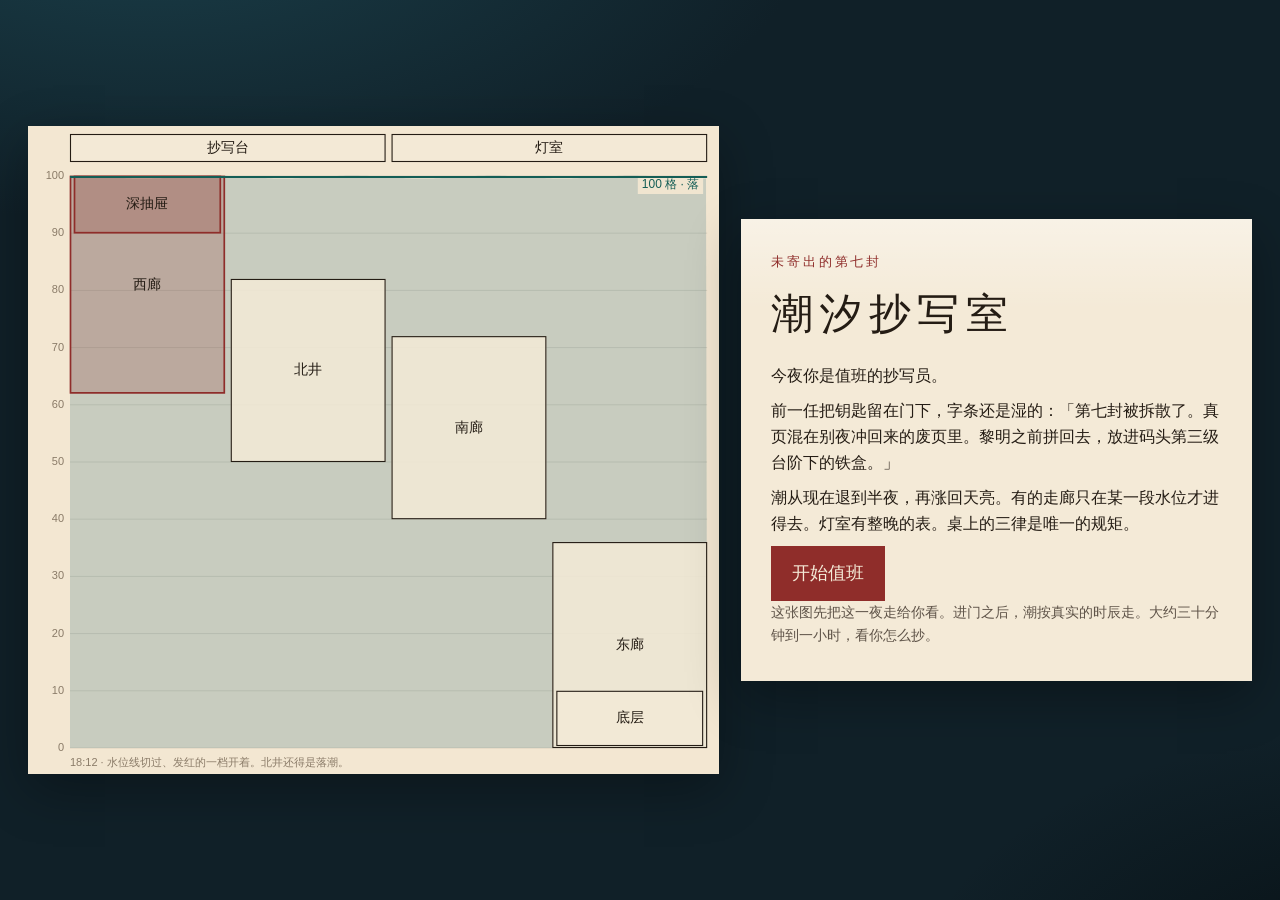
==== commit a19e9fcf: "加上第四天的未登记的波段，并补回前三天的成品。 一台可拧的中波短波收音机，十一座节目会随手漂移，听稳了就落进听音簿。  Co-authored-by: qq2747412567 <qq27474125" ====
--- a/day-01/index.html
+++ b/day-01/index.html
@@ -1,127 +1,1184 @@
 <!DOCTYPE html>
-<html lang="zh-CN">
+<html lang="zh-Hans">
 <head>
-<meta charset="UTF-8">
+<meta charset="utf-8">
 <meta name="viewport" content="width=device-width, initial-scale=1">
-<title>纸上夜空</title>
-<link rel="stylesheet" href="sky.css">
+<title>潮汐抄写室</title>
+<link rel="icon" href="data:image/svg+xml,%3Csvg xmlns='http://www.w3.org/2000/svg' viewBox='0 0 16 16'%3E%3Crect fill='%23102028' width='16' height='16'/%3E%3Cpath d='M1 11c2-3 4-3 6 0s4 3 8 0' fill='none' stroke='%23d5e6e2' stroke-width='1.2'/%3E%3C/svg%3E">
+<style>
+  :root {
+    --sea: #102028;
+    --paper: #f4ead7;
+    --paper-2: #f7efdf;
+    --ink: #241c14;
+    --ink-soft: #5e5348;
+    --seal: #8f2d2a;
+    --moss: #1d5c50;
+    --line: #c9b48a;
+    --gold: #e2b15a;
+    --foam: #d5e6e2;
+    --serif: "Songti SC", "STSong", "SimSun", "Noto Serif CJK SC", "Source Han Serif SC", "PMingLiU", "WenQuanYi Micro Hei", "Droid Sans Fallback", serif;
+  }
+  * { box-sizing: border-box; }
+  html, body { margin: 0; padding: 0; }
+  body {
+    min-height: 100vh;
+    color: var(--ink);
+    font-family: var(--serif);
+    font-size: 16px;
+    line-height: 1.65;
+    background:
+      radial-gradient(1100px 520px at 12% -10%, #1a3e49 0%, transparent 60%),
+      radial-gradient(900px 480px at 110% 110%, #071014 0%, transparent 55%),
+      var(--sea);
+  }
+  button, input, select { font: inherit; color: inherit; }
+  button {
+    background: transparent;
+    border: 1px solid var(--ink);
+    padding: 7px 12px;
+    min-height: 36px;
+    cursor: pointer;
+  }
+  button:hover { background: var(--ink); color: var(--paper); }
+  button:disabled { opacity: 0.45; cursor: default; }
+  button:disabled:hover { background: transparent; color: inherit; }
+  button.primary { background: var(--seal); color: var(--paper); border-color: var(--seal); }
+  button.primary:hover { background: #6e201e; color: var(--paper); }
+  button.big { padding: 12px 20px; font-size: 18px; }
+  button:focus-visible, a:focus-visible { outline: 2px solid var(--gold); outline-offset: 2px; }
+  a { color: var(--seal); }
+  h1, h2, h3 { font-weight: 500; }
+  h2 { font-size: 20px; letter-spacing: 0.14em; margin: 0 0 8px; }
+  h3 { font-size: 16px; margin: 14px 0 6px; }
+  p { margin: 0 0 8px; }
+  .muted { color: var(--ink-soft); font-size: 14px; }
+  .eyebrow { letter-spacing: 0.22em; font-size: 13px; color: var(--seal); margin: 0; }
+  .card, .ending, .col, .modal, .manual {
+    background-color: var(--paper);
+    background-image: linear-gradient(180deg, rgba(255,255,255,.38), rgba(255,255,255,0) 90px);
+    box-shadow: 0 16px 50px rgba(0,0,0,.32);
+  }
+  .title-screen {
+    display: grid;
+    grid-template-columns: minmax(0, 1.15fr) minmax(280px, 0.85fr);
+    gap: 22px;
+    padding: 28px;
+    min-height: 100vh;
+    align-items: center;
+  }
+  .chart-frame { background: #f3e7d2; box-shadow: 0 16px 50px rgba(0,0,0,.32); }
+  .title-screen #section { width: 100%; height: min(72vh, 680px); display: block; }
+  .card { padding: 32px 30px 26px; }
+  .card h1 { font-size: 42px; letter-spacing: 0.16em; margin: 8px 0 14px; font-weight: 500; }
+  .shell {
+    display: grid;
+    grid-template-columns: 200px minmax(0, 1fr) 330px;
+    gap: 14px;
+    padding: 16px 16px 32px;
+    max-width: 1240px;
+    margin: 0 auto;
+  }
+  .top, .log { grid-column: 1 / -1; }
+  .top {
+    color: var(--paper);
+    display: grid;
+    grid-template-columns: 190px minmax(0, 1fr) 210px auto;
+    gap: 12px;
+    align-items: center;
+  }
+  .brand-name { font-size: 22px; letter-spacing: 0.18em; }
+  .brand-sub, .now-line { color: var(--foam); font-size: 13px; }
+  .now-time { font-size: 28px; letter-spacing: 0.06em; line-height: 1.1; }
+  #spark { width: 100%; height: 72px; display: block; }
+  .top-actions { display: flex; flex-direction: column; gap: 6px; }
+  .top-actions button { color: var(--paper); border-color: var(--foam); }
+  .top-actions button:hover { background: var(--paper); color: var(--ink); }
+  .log { color: var(--foam); font-size: 14px; min-height: 1.4em; }
+  .log span { display: block; opacity: 0.72; }
+  .log span:last-child { opacity: 1; color: var(--paper); }
+  .col { padding: 14px; }
+  .letter { position: sticky; top: 12px; align-self: start; max-height: calc(100vh - 24px); overflow: auto; }
+  .nav ul { list-style: none; padding: 0; margin: 0 0 10px; }
+  .nav li { margin: 0 0 6px; }
+  .nav button { width: 100%; text-align: left; display: flex; flex-direction: column; align-items: flex-start; gap: 2px; }
+  .nav small { color: var(--ink-soft); font-size: 12px; }
+  .nav button.current { background: var(--ink); color: var(--paper); }
+  .nav button.current small { color: #e7d7b8; }
+  .nav button.current:hover { background: var(--ink); color: var(--paper); }
+  .nav-cost { font-size: 12px; color: var(--ink-soft); margin-bottom: 8px; }
+  .jump { display: none; }
+  .stage #section { width: 100%; height: 400px; display: block; }
+  .places { display: grid; grid-template-columns: 1fr 1fr; gap: 8px; }
+  .place { border: 1px solid var(--line); background: var(--paper-2); padding: 8px 10px; }
+  .place h3 { margin: 0 0 2px; letter-spacing: 0.08em; }
+  .place p { margin: 0 0 6px; color: var(--ink-soft); font-size: 13px; }
+  .place button { width: 100%; text-align: left; }
+  .slip {
+    position: relative;
+    background: linear-gradient(180deg, #f7efdf, #f1e2c8);
+    border: 1px solid var(--line);
+    padding: 10px 12px 12px;
+    margin: 0 0 12px;
+  }
+  .slip header, .lh { display: flex; justify-content: space-between; gap: 8px; align-items: center; font-size: 13px; color: var(--ink-soft); }
+  .slip .where { font-size: 13px; color: var(--ink-soft); }
+  .slip .body { font-size: 16px; }
+  .slip.taken, .slip.locked { opacity: 0.78; }
+  .sealchar {
+    display: inline-grid; place-items: center;
+    width: 28px; height: 28px; flex: 0 0 auto;
+    border: 1.5px solid var(--seal); color: var(--seal); border-radius: 50%;
+  }
+  .waits, .rowbtns { display: flex; flex-wrap: wrap; gap: 8px; margin-top: 8px; }
+  .tray { display: flex; flex-wrap: wrap; gap: 6px; }
+  .chip { font-size: 13px; padding: 4px 8px; }
+  ol.letter-list { list-style: none; padding: 0; margin: 0 0 8px; }
+  ol.letter-list li { border-top: 1px solid var(--line); padding: 8px 0; }
+  ol.letter-list .empty { color: var(--ink-soft); }
+  ol.letter-list p { margin: 4px 0; }
+  .notes { background: #f6e4d8; padding: 8px 10px 4px; margin: 8px 0; }
+  .notes.good { background: #e3f0ea; }
+  .notes ul { margin: 0 0 8px; padding-left: 1.2em; }
+  .count { margin-top: 8px; }
+  table { width: 100%; border-collapse: collapse; font-size: 13px; }
+  th, td { padding: 4px 6px; text-align: left; border-bottom: 1px solid rgba(36,28,20,.12); vertical-align: top; }
+  .table-wrap { overflow: auto; max-width: 100%; }
+  tr.nowrow { background: rgba(29, 92, 80, .14); }
+  .diff-bad { color: var(--seal); font-weight: 600; }
+  .diff-ok { color: var(--moss); font-weight: 600; }
+  td.seal { color: var(--seal); }
+  .pencil { color: #3e5160; background: transparent; border-left: 2px solid #8aa0ad; padding-left: 8px; font-size: 14px; }
+  .modal-back, .manual-back {
+    position: fixed; inset: 0; z-index: 20;
+    background: rgba(8, 14, 18, .62);
+    display: grid; place-items: center;
+    padding: 16px;
+  }
+  .modal { width: min(460px, 100%); padding: 22px; }
+  .manual { width: min(680px, 100%); max-height: min(82vh, 760px); overflow: auto; padding: 26px 26px 20px; }
+  .manual h2 { margin-top: 0; }
+  .ending-wrap { min-height: 100vh; display: grid; place-items: center; padding: 32px 16px; }
+  .ending { width: min(760px, 100%); padding: 42px 40px 32px; }
+  .ending h1 { font-size: 36px; letter-spacing: 0.18em; margin: 6px 0 16px; font-weight: 500; }
+  .ending-layout { display: grid; grid-template-columns: 1fr auto; gap: 18px; align-items: start; }
+  .ending .line { font-size: 18px; margin: 0 0 12px; }
+  .acro {
+    color: var(--seal);
+    letter-spacing: 0.2em;
+    line-height: 1.85;
+    border-left: 1px solid var(--seal);
+    padding-left: 12px;
+    margin: 0;
+  }
+  .coda { margin-top: 16px; }
+  @media (max-width: 980px) {
+    .title-screen { grid-template-columns: 1fr; padding: 12px; align-items: start; }
+    .title-screen .card { order: 1; }
+    .title-screen .chart-frame { order: 2; }
+    .title-screen #section { height: 300px; }
+    .shell { grid-template-columns: 1fr; }
+    .top { grid-template-columns: 1fr 1fr; }
+    #spark { grid-column: 1 / -1; }
+    .letter { position: static; max-height: none; }
+    .jump { display: block; }
+    .places { grid-template-columns: 1fr; }
+    .ending { padding: 28px 20px 22px; }
+    .card { padding: 22px 18px 18px; }
+    .card h1, .ending h1 { letter-spacing: 0.08em; }
+  }
+  @media (prefers-reduced-motion: reduce) {
+    * { scroll-behavior: auto !important; }
+  }
+</style>
 </head>
 <body>
-<div class="sheet">
-  <header class="mast">
-    <div class="mast-copy">
-      <p class="eyebrow">一百天私物 · 第 1 天</p>
-      <h1>纸上夜空</h1>
-      <p class="lede" id="lede">正在对表。</p>
-    </div>
-    <div class="seal" aria-hidden="true"><span>第</span><span>一</span><span>夜</span><span>空</span></div>
-  </header>
+<div id="app"></div>
+<noscript>需要启用 JavaScript。用浏览器打开这个文件，才能值这一夜的班。</noscript>
+<script>
+const DAY = 12 * 60;
+const TRAVEL = 15;
+const COPY = 10;
+const TOL = 4;
+const KEY = "tide-copy-room-v1";
+const FONT = '"WenQuanYi Micro Hei","Microsoft YaHei","PingFang SC",sans-serif';
+const REDUCE = window.matchMedia("(prefers-reduced-motion: reduce)").matches;
+const TRUE_IDS = ["p1","p2","p3","p4","p5","p6","p7","p8"];
+const ROOM_NAME = { desk:"抄写台", lamp:"灯室", west:"西廊", south:"南廊", north:"北井", east:"东廊" };
+const SORT_NAME = { found:"抄录顺序", time:"按时辰", diff:"按潮差" };
+const WATCH = {
+  酉: "窗还是干的，铁链露在水面以上。",
+  戌: "浮桥开始发滑。北井若要去，就在这一两个时辰里。",
+  亥: "水还在退。错过的龛，不会自己再来一次。",
+  子: "抄写室里只剩你的灯，和很远的水声。",
+  丑: "潮退到脚背附近时，底层抽屉会脱离淤泥。",
+  寅: "水开始往回走。放过的走廊正在重新开合。",
+  卯: "天还没白，窗台先有了一条暗边。"
+};
+const HINTS = [
+  "西廊梁上的深抽屉，潮位要高于九十格才够得着。入夜就有。若错过，黎明前还有很短的一次，从灯室过去要提前一刻钟动身。",
+  "北井一夜只齐平一次：落潮，而且潮位大约在五十到八十二格。涨起来之后不会再开。",
+  "有一页花押写着「缄」，潮位也对，可没有任何一页的花押指向它的首字。它不是信的最后一页。"
+];
+const SLIPS = [
+  { id:"p1", first:"我", seal:"在", hour:"18:30", realTide:true, room:"west", min:90, where:"梁上深抽屉，铜环还热着", text:"我把前六封都封进码头第三级台阶下的铁盒，盒盖朝西。" },
+  { id:"p2", first:"在", seal:"灯", hour:"20:30", realTide:true, room:"south", where:"南廊第二格，压在一张海图下面", text:"在铁链没顶之前离开栈桥，水比人走得快。" },
+  { id:"p3", first:"灯", seal:"下", hour:"21:00", realTide:true, room:"north", where:"井壁的龛里，外面包着油纸", text:"灯先留给抄写台，剩下的油只够两个时辰。" },
+  { id:"p4", first:"下", seal:"等", hour:"22:00", realTide:true, room:"east", where:"东廊矮柜的上层", text:"下一次潮退到今夜这个刻度，柜子的夹层才会自己打开。" },
+  { id:"p5", first:"等", seal:"你", hour:"23:30", realTide:true, room:"east", max:10, where:"底层抽屉，边沿还有泥", text:"等你翻到那张船票，别找返程，它本来就没有。" },
+  { id:"p6", first:"你", seal:"回", hour:"02:00", realTide:true, room:"east", where:"东廊矮柜的中层，和干笔搁在一起", text:"你若只剩下一只手，就去按灯室东墙第三块松动的砖。" },
+  { id:"p7", first:"回", seal:"头", hour:"04:00", realTide:true, room:"south", where:"南廊靠窗的一格", text:"回家的城名要反着读，顺着读会走进潮里。" },
+  { id:"p8", first:"头", seal:"缄", hour:"05:00", realTide:true, room:"west", where:"浮桥栏杆的夹缝里，塞得很紧", text:"头一回觉得这座城是安静的，是我把这一行写完的时候。" },
+  { id:"f1", first:"海", seal:"市", hour:"19:00", level:41, room:"west", where:"西廊地上的淤泥里，只剩半张", text:"海图上的城名被盐咬掉了一半，剩下的笔画像一只码头。" },
+  { id:"f2", first:"市", seal:"会", hour:"21:00", level:92, room:"south", where:"南廊地砖缝里，只露出一角", text:"市声会在第二声钟后灭干净，那之后不要再数人。" },
+  { id:"f3", first:"会", seal:"记", hour:"23:00", level:66, room:"east", where:"东廊门槛的缝里", text:"会有人站在台阶上替你数，可那个人不识字。" },
+  { id:"f4", first:"潮", seal:"你", hour:"00:30", level:55, room:"east", where:"贴在东廊墙上，边裁得很齐", text:"潮把纸边裁得很齐，齐得不像是水干的。" },
+  { id:"f5", first:"声", seal:"回", hour:"03:00", level:88, room:"east", where:"矮柜夹层外头，像是被人敲过", text:"声音停在夹层里，敲两下，它才肯应你。" },
+  { id:"f6", first:"不", seal:"头", hour:"04:30", level:18, room:"south", where:"南廊绳子上，用木夹夹着", text:"不要相信只有去程的票，那是留给走不回来的人的。" },
+  { id:"f7", first:"风", seal:"铃", hour:"19:30", realTide:true, room:"west", where:"一盏横放的灯下面", text:"风从井里倒灌进来的那一夜，灯是横着亮的。" },
+  { id:"f8", first:"信", seal:"缄", hour:"02:30", realTide:true, room:"north", where:"井底一块干石头上，放得很正", text:"信写到这里就可以停，后面剩下的全是水声。" }
+];
 
-  <div class="stage">
-    <div class="chart" id="chart">
-      <canvas id="sky"></canvas>
-      <p class="status" id="status"></p>
-    </div>
+function rawTide(hour) {
+  const pi2 = Math.PI * 2;
+  const m2 = 32 * Math.sin(pi2 * (hour - 2.1) / 12.4206);
+  const s2 = 14 * Math.sin(pi2 * (hour - 5.4) / 12);
+  const k1 = 10 * Math.sin(pi2 * (hour - 8) / 23.934);
+  const o1 = 7 * Math.sin(pi2 * (hour - 3.2) / 25.819);
+  return m2 + s2 + k1 + o1;
+}
+let TIDE_MIN = Infinity;
+let TIDE_MAX = -Infinity;
+for (let m = 0; m <= DAY; m++) {
+  const raw = rawTide(18 + m / 60);
+  if (raw < TIDE_MIN) TIDE_MIN = raw;
+  if (raw > TIDE_MAX) TIDE_MAX = raw;
+}
 
-    <aside class="side" id="side">
-      <section>
-        <h2>月亮</h2>
-        <div class="moon-row">
-          <canvas id="moonDisc" width="148" height="148" aria-label="月相"></canvas>
-          <div>
-            <p class="big" id="moonName">朔</p>
-            <p id="moonText"></p>
-          </div>
-        </div>
-      </section>
-      <section>
-        <h2>行星</h2>
-        <ul class="plist" id="planetList"></ul>
-      </section>
-      <section>
-        <h2>历与节气</h2>
-        <p id="calText"></p>
-      </section>
-      <section>
-        <h2>正在看</h2>
-        <div id="card"><p class="muted">点星星、月亮或行星。地平图里可以拖动转身。</p></div>
-      </section>
-      <section>
-        <h2>流星</h2>
-        <p id="showerText"></p>
-      </section>
-      <section>
-        <h2>寻星</h2>
-        <input id="search" type="search" placeholder="织女、参宿、Vega…" autocomplete="off">
-        <ul class="plist" id="results"></ul>
-      </section>
-    </aside>
+function tideInfo(minutes) {
+  const hour = 18 + minutes / 60;
+  const raw = rawTide(hour);
+  const level = (raw - TIDE_MIN) / (TIDE_MAX - TIDE_MIN) * 100;
+  const nextRaw = rawTide(hour + 1 / 60);
+  const next = (nextRaw - TIDE_MIN) / (TIDE_MAX - TIDE_MIN) * 100;
+  return { level, falling: next < level - 0.0001 };
+}
+function fallingSlow(minutes) {
+  const ahead = Math.min(DAY, minutes + 20);
+  return tideInfo(ahead).level < tideInfo(minutes).level - 0.05;
+}
+function clockOf(minutes) {
+  const total = ((18 * 60 + Math.round(minutes)) % (24 * 60) + 24 * 60) % (24 * 60);
+  return String(Math.floor(total / 60)).padStart(2, "0") + ":" + String(total % 60).padStart(2, "0");
+}
+function shichenName(minutes) {
+  const names = ["子","丑","寅","卯","辰","巳","午","未","申","酉","戌","亥"];
+  const clockMin = (18 * 60 + Math.round(minutes)) % (24 * 60);
+  return names[Math.floor(((clockMin + 60) % (24 * 60)) / 120)];
+}
+function minutesOfClock(hhmm) {
+  const parts = hhmm.split(":").map(Number);
+  let mins = parts[0] * 60 + parts[1] - 18 * 60;
+  if (mins < 0) mins += 24 * 60;
+  return mins;
+}
+function levelAtHour(hhmm) { return tideInfo(minutesOfClock(hhmm)).level; }
+function slip(id) { return SLIPS.find((s) => s.id === id); }
+function shownLevel(s) { return s.realTide ? Math.round(levelAtHour(s.hour)) : s.level; }
+function roomName(id) { return ROOM_NAME[id] || id; }
+function alwaysOpen(id) { return id === "desk" || id === "lamp"; }
+function roomIsOpen(id, minutes) {
+  if (alwaysOpen(id)) return true;
+  const info = tideInfo(minutes);
+  if (id === "west") return info.level >= 62;
+  if (id === "south") return info.level >= 40 && info.level <= 72;
+  if (id === "east") return info.level <= 36;
+  if (id === "north") return info.falling && info.level >= 50 && info.level <= 82;
+  return false;
+}
+function predDeep(t) { return tideInfo(t).level >= 90; }
+function predLow(t) { return tideInfo(t).level <= 10; }
+function placeSpec(key) {
+  const table = {
+    west: { key:"west", room:"west", name:"西廊", band:"潮位不低于 62 格", pred: (t) => roomIsOpen("west", t) },
+    deep: { key:"deep", room:"west", name:"西廊深抽屉", band:"潮位不低于 90 格", pred: predDeep },
+    south: { key:"south", room:"south", name:"南廊", band:"潮位在 40 到 72 格", pred: (t) => roomIsOpen("south", t) },
+    north: { key:"north", room:"north", name:"北井", band:"落潮，且潮位在 50 到 82 格", pred: (t) => roomIsOpen("north", t) },
+    east: { key:"east", room:"east", name:"东廊", band:"潮位不高于 36 格", pred: (t) => roomIsOpen("east", t) },
+    low: { key:"low", room:"east", name:"东廊底层抽屉", band:"潮位不高于 10 格", pred: predLow }
+  };
+  return table[key];
+}
+function nextTrue(pred, from) {
+  for (let t = Math.max(0, from); t < DAY; t++) if (pred(t)) return t;
+  return null;
+}
+function followingStart(pred, now) {
+  const start = pred(now) ? now : nextTrue(pred, now + 1);
+  if (start == null) return null;
+  let t = start;
+  while (t < DAY && pred(t)) t++;
+  return nextTrue(pred, t);
+}
+function arrivalPlan(roomId, pred) {
+  const now = state.minutes;
+  if (state.room === roomId && pred(now)) return { kind: "here" };
+  if (state.room === roomId) {
+    const openAt = nextTrue(pred, now + 1);
+    if (openAt == null) return { kind: "never" };
+    return { kind: "wait-here", arrive: openAt };
+  }
+  if (now + TRAVEL < DAY && pred(now + TRAVEL)) return { kind: "go", arrive: now + TRAVEL };
+  const openAt = nextTrue(pred, now + TRAVEL);
+  if (openAt == null) return { kind: "never" };
+  const depart = openAt - TRAVEL;
+  if (depart < now) return { kind: "never" };
+  return { kind: "ride", depart, arrive: openAt };
+}
+function slipAvailable(s, minutes) {
+  if (!roomIsOpen(s.room, minutes)) return false;
+  const lv = tideInfo(minutes).level;
+  if (s.min != null && lv < s.min) return false;
+  if (s.max != null && lv > s.max) return false;
+  return true;
+}
+function cn(i) { return "一二三四五六七八九"[i] || String(i + 1); }
+function judge(ids) {
+  const notes = [];
+  ids.forEach((id, i) => {
+    const s = slip(id);
+    const actual = Math.round(levelAtHour(s.hour));
+    const claimed = shownLevel(s);
+    if (Math.abs(actual - claimed) > TOL) {
+      notes.push({ text: "第" + cn(i) + "行潮痕不合。" + s.hour + " 表上是 " + actual + " 格，页上写着 " + claimed + " 格。" });
+    }
+    if (i < ids.length - 1) {
+      const next = slip(ids[i + 1]);
+      if (s.seal !== next.first) {
+        notes.push({ text: "第" + cn(i) + "行花押是「" + s.seal + "」，下一行却以「" + next.first + "」起头。" });
+      }
+    }
+  });
+  if (ids.length > 8) notes.push({ text: "超过八行了。" });
+  if (ids.length > 0 && ids.length < 8) notes.push({ text: "还差 " + (8 - ids.length) + " 行。真信一共八行。" });
+  if (ids.length === 8 && slip(ids[7]).seal !== "缄") notes.push({ text: "末行的花押不是「缄」，信还敞着。" });
+  return { ok: ids.length === 8 && notes.length === 0, notes };
+}
+function secretLine() { return TRUE_IDS.map((id) => slip(id).first).join(""); }
+function esc(s) {
+  return String(s).replace(/[&<>"']/g, (c) => ({ "&":"&amp;", "<":"&lt;", ">":"&gt;", '"':"&quot;", "'":"&#39;" }[c]));
+}
+function navNote(id) {
+  if (alwaysOpen(id)) return "一直开着";
+  const arrive = state.minutes + TRAVEL;
+  const arrOpen = arrive < DAY && roomIsOpen(id, arrive);
+  const nxt = nextTrue((t) => roomIsOpen(id, t), state.minutes + 1);
+  if (arrOpen) return roomIsOpen(id, state.minutes) ? "开着" : "走到时会开";
+  if (nxt == null) return "今夜不再开";
+  return "关着 · 约 " + clockOf(nxt) + " 开";
+}
 
-    <form class="controls" id="controls">
-      <label>城市
-        <select id="city"></select>
-      </label>
-      <label>北纬
-        <input id="lat" type="number" step="0.01" min="-55" max="75">
-      </label>
-      <label>东经
-        <input id="lon" type="number" step="0.01" min="-180" max="180">
-      </label>
-      <label>日期
-        <input id="date" type="date" min="1901-01-01" max="2099-12-31">
-      </label>
-      <label>北京时间
-        <input id="time" type="time" step="60">
-      </label>
-      <div class="btns">
-        <button type="button" id="nowBtn">此刻</button>
-        <button type="button" id="nightBtn">看到入夜</button>
-        <button type="button" id="playBtn">播放这一夜</button>
-        <button type="button" id="locBtn">用我的位置</button>
-      </div>
-      <div class="btns mode">
-        <button type="button" id="modeAll" aria-pressed="true">全天</button>
-        <button type="button" id="modeHor" aria-pressed="false">地平</button>
-        <button type="button" id="resetView">北向上</button>
-      </div>
-      <label class="grow">星等上限 <span id="magVal">4.4</span>
-        <input id="mag" type="range" min="1.5" max="5.2" step="0.1" value="4.4">
-      </label>
-      <label>播放速度
-        <select id="speed">
-          <option value="15">15 分钟/秒</option>
-          <option value="40" selected>40 分钟/秒</option>
-          <option value="90">90 分钟/秒</option>
-          <option value="180">3 小时/秒</option>
-        </select>
-      </label>
-      <fieldset>
-        <legend>图层</legend>
-        <label><input type="checkbox" data-layer="names" checked>星名</label>
-        <label><input type="checkbox" data-layer="lines" checked>连线</label>
-        <label><input type="checkbox" data-layer="conNames" checked>星座名</label>
-        <label><input type="checkbox" data-layer="mansions" checked>二十八宿</label>
-        <label><input type="checkbox" data-layer="guide" checked>认星</label>
-        <label><input type="checkbox" data-layer="ecliptic" checked>黄道赤道</label>
-        <label><input type="checkbox" data-layer="milky" checked>银河</label>
-        <label><input type="checkbox" data-layer="nebulae" checked>星云</label>
-        <label><input type="checkbox" data-layer="grid" checked>网格</label>
-        <label><input type="checkbox" data-layer="far" checked>天王海王</label>
-      </fieldset>
-    </form>
-  </div>
+function blank() {
+  return {
+    started: false, minutes: 0, room: "desk", copied: [], letter: [], hints: 0,
+    seenLamp: false, log: [], ended: null, audio: localStorage.getItem("tide-copy-audio") === "1",
+    ledgerSort: "found", modal: null, manual: false
+  };
+}
+let state = blank();
+function pushLog(line) {
+  state.log.push(line);
+  if (state.log.length > 5) state.log.shift();
+}
+function save() {
+  const data = {
+    started: state.started, minutes: state.minutes, room: state.room, copied: state.copied,
+    letter: state.letter, hints: state.hints, seenLamp: state.seenLamp, log: state.log.slice(-5),
+    ended: state.ended, audio: state.audio, ledgerSort: state.ledgerSort
+  };
+  if (!state.started) {
+    localStorage.removeItem(KEY);
+  } else {
+    localStorage.setItem(KEY, JSON.stringify(data));
+  }
+  localStorage.setItem("tide-copy-audio", state.audio ? "1" : "0");
+}
+function loadSave() {
+  try {
+    const raw = localStorage.getItem(KEY);
+    if (!raw) return null;
+    const data = JSON.parse(raw);
+    if (!data || !data.started) return null;
+    return data;
+  } catch (e) { return null; }
+}
 
-  <footer class="colophon">
-    <p>拖动星图转身。滚轮在全天图里改星等，在地平图里改广角。时间一律是北京时间，星星则按当地经纬度升起。</p>
-    <details>
-      <summary>这张图怎么算的</summary>
-      <p>恒星位置来自依巴谷星表的公开整理，中文星名用传统星官名，再按岁差改正到当晚。行星用 NASA JPL 在 1800–2050 年拟合的开普勒根数。月亮用平均轨道加上主要摄动，地平附近扣了视差。节气是当日黄经每 15° 一截。农历按北京时间的朔和中气推算：同日里中气归初一，不归前一月。二十八宿的距星采用通行对照，参宿标在参宿三，女宿标在宝瓶座 ε。牛宿不是牛郎，女宿不是织女。</p>
-      <p>精度大约 1°，够认星，不够导航，也不当正式历书。地平附近加了平均大气折射。</p>
-    </details>
-  </footer>
-</div>
-<script src="catalog.js"></script>
-<script src="astro.js"></script>
-<script src="sky.js"></script>
+let audio = null;
+function ensureAudio() {
+  if (audio) return audio;
+  try {
+    const ctx = new AudioContext();
+    const master = ctx.createGain();
+    master.gain.value = 0;
+    master.connect(ctx.destination);
+    const o1 = ctx.createOscillator();
+    o1.type = "sine";
+    o1.frequency.value = 73.42;
+    const o2 = ctx.createOscillator();
+    o2.type = "triangle";
+    o2.frequency.value = 110;
+    const g1 = ctx.createGain();
+    g1.gain.value = 0.18;
+    const g2 = ctx.createGain();
+    g2.gain.value = 0.05;
+    o1.connect(g1); o2.connect(g2); g1.connect(master); g2.connect(master);
+    o1.start(); o2.start();
+    const len = Math.floor(ctx.sampleRate * 2);
+    const buf = ctx.createBuffer(1, len, ctx.sampleRate);
+    const data = buf.getChannelData(0);
+    let n = 0;
+    for (let i = 0; i < len; i++) {
+      n = (n + 0.02 * (Math.random() * 2 - 1)) / 1.02;
+      data[i] = n * 3.2;
+    }
+    const src = ctx.createBufferSource();
+    src.buffer = buf;
+    src.loop = true;
+    const filter = ctx.createBiquadFilter();
+    filter.type = "lowpass";
+    filter.frequency.value = 420;
+    const ng = ctx.createGain();
+    ng.gain.value = 0.22;
+    src.connect(filter); filter.connect(ng); ng.connect(master);
+    src.start();
+    audio = { ctx, master, o2, filter };
+    return audio;
+  } catch (e) {
+    audio = null;
+    return null;
+  }
+}
+function syncAudio() {
+  if (!audio) return;
+  const on = state.audio && state.started && !state.ended;
+  const lv = tideInfo(Math.min(state.minutes, DAY)).level;
+  const t = audio.ctx.currentTime;
+  audio.master.gain.cancelScheduledValues(t);
+  audio.master.gain.linearRampToValueAtTime(on ? 0.16 : 0, t + 0.25);
+  audio.o2.frequency.linearRampToValueAtTime(98 + lv * 0.35, t + 0.6);
+  audio.filter.frequency.linearRampToValueAtTime(260 + lv * 5, t + 0.6);
+}
+function tone(freq, delay, dur, peak) {
+  if (!state.audio || !audio) return;
+  const ctx = audio.ctx;
+  const start = ctx.currentTime + delay;
+  const o = ctx.createOscillator();
+  const g = ctx.createGain();
+  o.type = "sine";
+  o.frequency.value = freq;
+  o.connect(g); g.connect(audio.master);
+  g.gain.setValueAtTime(0.0001, start);
+  g.gain.exponentialRampToValueAtTime(peak, start + 0.02);
+  g.gain.exponentialRampToValueAtTime(0.0001, start + dur);
+  o.start(start); o.stop(start + dur + 0.02);
+}
+function chime() { tone(392, 0, 1.05, 0.35); tone(523.25, 0.18, 1.05, 0.28); }
+function wood() { tone(196, 0, 0.18, 0.3); }
+
+function finish(kind) {
+  if (kind === "dawn" && judge(state.letter).ok) kind = "dawn-ok";
+  else if (kind === "dawn") kind = "fail";
+  state.ended = kind;
+  state.modal = null;
+  state.manual = false;
+  save();
+  render({ top: true });
+}
+function advance(n) {
+  if (n <= 0) return true;
+  const before = shichenName(state.minutes);
+  if (state.minutes + n >= DAY) {
+    state.minutes = DAY;
+    state.modal = null;
+    finish("dawn");
+    return false;
+  }
+  state.minutes += n;
+  if (shichenName(state.minutes) !== before) {
+    chime();
+    pushLog(shichenName(state.minutes) + "时到了。");
+  }
+  syncAudio();
+  save();
+  return true;
+}
+function tryTravel(roomId) {
+  if (!ROOM_NAME[roomId] || roomId === state.room) return;
+  if (!alwaysOpen(roomId)) {
+    if (!(state.minutes + TRAVEL < DAY && roomIsOpen(roomId, state.minutes + TRAVEL))) {
+      pushLog(roomName(roomId) + "这一路走过去是关的。" + navNote(roomId) + "。");
+      render();
+      return;
+    }
+  }
+  if (state.minutes + TRAVEL >= DAY) { advance(TRAVEL); return; }
+  if (!advance(TRAVEL)) return;
+  state.room = roomId;
+  if (roomId === "lamp") state.seenLamp = true;
+  const info = tideInfo(state.minutes);
+  pushLog("你到了" + roomName(roomId) + "。" + clockOf(state.minutes) + "，潮位 " + Math.round(info.level) + " 格。");
+  save();
+  render({ top: true });
+}
+function copySlip(id) {
+  const s = slip(id);
+  if (!s || state.copied.includes(id)) return;
+  if (state.room !== s.room || !slipAvailable(s, state.minutes)) {
+    pushLog("这一页现在够不着。");
+    render();
+    return;
+  }
+  if (!advance(COPY)) return;
+  state.copied.push(id);
+  pushLog("你抄下以「" + s.first + "」起头的一页，收进页匣。");
+  wood();
+  save();
+  render();
+}
+function waitTo(target) {
+  state.modal = null;
+  const delta = target - state.minutes;
+  if (delta <= 0) { render(); return; }
+  if (!advance(delta)) return;
+  const info = tideInfo(state.minutes);
+  const shut = !alwaysOpen(state.room) && !roomIsOpen(state.room, state.minutes);
+  pushLog(shut
+    ? "你坐到 " + clockOf(state.minutes) + "。" + roomName(state.room) + "已经关上，你还在里面。"
+    : "你坐到 " + clockOf(state.minutes) + "。潮位 " + Math.round(info.level) + " 格，" + (info.falling ? "落着" : "涨着") + "。");
+  save();
+  render();
+}
+function requestWait(mins) {
+  const target = Math.min(DAY, state.minutes + mins);
+  if (target <= state.minutes) { finish("dawn"); return; }
+  if (mins >= 60) {
+    state.modal = {
+      kind: "wait", target,
+      text: "从 " + clockOf(state.minutes) + " 坐到 " + clockOf(target) + "。一个时辰里，开过的门不会留下来等你。",
+      yes: "就这样坐", no: "先不坐"
+    };
+    render();
+    return;
+  }
+  waitTo(target);
+}
+function modalText(plan, name) {
+  if (plan.kind === "ride") {
+    return "坐到 " + clockOf(plan.depart) + "，再走一刻钟，" + clockOf(plan.arrive) + " 到达" + name + "。中间这段时间你不会去别的走廊。";
+  }
+  return "坐到 " + clockOf(plan.arrive) + "。你会留在这里，别处的门该开还是会开，只是你不在。";
+}
+function runPlan(spec, plan) {
+  state.modal = null;
+  if (plan.kind === "go") { tryTravel(spec.room); return; }
+  if (plan.kind === "wait-here") { waitTo(plan.arrive); return; }
+  if (plan.kind === "ride") {
+    if (plan.depart > state.minutes && !advance(plan.depart - state.minutes)) return;
+    tryTravel(spec.room);
+  }
+}
+function requestPlan(key, force) {
+  const spec = placeSpec(key);
+  if (!spec) return;
+  const plan = arrivalPlan(spec.room, spec.pred);
+  if (plan.kind === "here" || plan.kind === "never") return;
+  const delta = plan.kind === "ride" ? plan.depart - state.minutes : plan.kind === "wait-here" ? plan.arrive - state.minutes : 0;
+  if (!force && delta >= 45) {
+    state.manual = false;
+    state.modal = { kind:"plan", key, text: modalText(plan, spec.name), yes:"按这个时辰走", no:"再看看表" };
+    render();
+    return;
+  }
+  runPlan(spec, plan);
+}
+function planLabel(plan) {
+  if (plan.kind === "go") return "现在去（一刻钟，" + clockOf(plan.arrive) + " 到）";
+  if (plan.kind === "ride") return "坐到 " + clockOf(plan.depart) + " 出发，" + clockOf(plan.arrive) + " 到";
+  if (plan.kind === "wait-here") return "坐到 " + clockOf(plan.arrive) + "，它会开";
+  return "";
+}
+function addToLetter(id) {
+  if (!state.copied.includes(id) || state.letter.includes(id)) return;
+  if (state.letter.length >= 8) {
+    pushLog("信笺只有八行。先抽出一行，再列入这一页。");
+    render();
+    return;
+  }
+  state.letter.push(id);
+  save();
+  render();
+}
+function moveLetter(i, dir) {
+  const j = i + dir;
+  if (i < 0 || j < 0 || i >= state.letter.length || j >= state.letter.length) return;
+  const tmp = state.letter[i];
+  state.letter[i] = state.letter[j];
+  state.letter[j] = tmp;
+  save();
+  render();
+}
+function pullLetter(i) {
+  if (i < 0 || i >= state.letter.length) return;
+  state.letter.splice(i, 1);
+  save();
+  render();
+}
+function trySeal() {
+  if (judge(state.letter).ok) finish("seal");
+  else {
+    pushLog("还不能封。页边上的批注还在。");
+    render();
+  }
+}
+function takeHint() {
+  if (state.room !== "lamp" || state.hints >= HINTS.length) return;
+  if (!advance(15)) return;
+  state.hints += 1;
+  pushLog("你辨认出一行铅笔字。");
+  save();
+  render();
+}
+function cycleSort() {
+  const order = ["found", "time", "diff"];
+  state.ledgerSort = order[(order.indexOf(state.ledgerSort) + 1) % order.length];
+  save();
+  render();
+}
+function toggleAudio() {
+  state.audio = !state.audio;
+  if (state.audio) {
+    const a = ensureAudio();
+    if (a && a.ctx.state === "suspended") a.ctx.resume();
+  }
+  syncAudio();
+  save();
+  render();
+}
+function startNew() {
+  const keep = state.audio;
+  state = blank();
+  state.audio = keep;
+  state.started = true;
+  state.log = ["门下有钥匙。字条还是湿的，字还认得出。"];
+  save();
+  render({ top: true });
+}
+function abandon() {
+  const keep = state.audio;
+  localStorage.removeItem(KEY);
+  state = blank();
+  state.audio = keep;
+  syncAudio();
+  render();
+}
+function requestAbandon() {
+  state.manual = false;
+  state.modal = { kind:"abandon", text:"这一夜抄到的页会从这台浏览器里抹掉。潮会从酉时重新涨起。", yes:"抹掉，重来", no:"留下" };
+  render();
+}
+
+function roomProse() {
+  const id = state.room;
+  const lv = tideInfo(state.minutes).level;
+  const open = alwaysOpen(id) || roomIsOpen(id, state.minutes);
+  if (id === "desk") return "榆木桌被海水沤成深褐色。左手抽屉里扣着《抄写室三律》，笔洗是干的。你从门后摸到一支笔，笔尖还有上次留下的盐。";
+  if (id === "lamp") return "灯室不存纸，只存时间。整面墙钉着今夜的潮汐表。铅笔在落潮的半腰画了个圈，圈边只写着一个字：「井」。";
+  if (id === "west") {
+    if (!open) return "水退了，浮桥悬在半空，从下面够不着梁。你可以在廊里等涨回来，也可以先去别处。";
+    if (lv >= 90) return "浮桥被水托着，几乎贴住梁。深抽屉的铜环正对手心，木头泡胀了，还是拉得开。";
+    return "西廊还进得去。浮桥矮了一截，梁上那只深抽屉的铜环已经够不着。";
+  }
+  if (id === "south") {
+    if (!open) return "南廊的门只在一段水位里开。太高时门被反压住，太低时台阶悬空。你如果已经站在里面，就只能等，或者离开。";
+    return "南廊的架子齐腰。纸页还没有被水浸透，这是这里最好的一刻。";
+  }
+  if (id === "east") {
+    if (!open) return "水已经漫过矮柜。东廊只在浅水时让人膝行进去。";
+    if (lv <= 10) return "底层抽屉终于脱离淤泥。拉开的时候，里面有一口气。";
+    return "你几乎是膝行进来的。矮柜贴着地面，柜门上有一道泥线。底层还埋着。";
+  }
+  if (!open) return "龛与踏脚错开了。北井只在落潮过半、水位还在胸口上下时与走廊齐平。涨潮之后井口会高过路面。";
+  return "井壁上的龛正好与踏脚齐平。井里没有水，风从下面来，纸是干的。";
+}
+function slipCards() {
+  const list = SLIPS.filter((s) => s.room === state.room);
+  if (!list.length) return "";
+  if (!roomIsOpen(state.room, state.minutes)) {
+    return "<p class=\"muted\">架子离开了手够得到的地方。已经抄走的还在页匣里。</p>";
+  }
+  return list.map((s) => {
+    if (state.copied.includes(s.id)) {
+      return "<article class=\"slip taken\"><p class=\"where\">" + esc(s.where) + "</p><p class=\"muted\">这页你已经抄走了。</p></article>";
+    }
+    if (!slipAvailable(s, state.minutes)) {
+      const now = Math.round(tideInfo(state.minutes).level);
+      const why = s.min != null
+        ? "还够不着。潮位要到 " + s.min + " 格以上，现在是 " + now + " 格。可以在这里等，也可以回灯室对表。"
+        : "还埋着。要退到 " + s.max + " 格以下，现在是 " + now + " 格。可以在这里等，也可以回灯室对表。";
+      return "<article class=\"slip locked\"><p class=\"where\">" + esc(s.where) + "</p><p>" + esc(why) + "</p></article>";
+    }
+    const claimed = shownLevel(s);
+    const actual = Math.round(levelAtHour(s.hour));
+    const diff = Math.abs(actual - claimed);
+    const cmp = state.seenLamp ? "<p class=\"" + (diff > TOL ? "diff-bad" : "diff-ok") + "\">表上这一时辰是 " + actual + " 格，差 " + diff + "。</p>" : "";
+    return "<article class=\"slip\"><header><span>" + esc(s.hour) + " · 潮位 " + claimed + " 格</span><span class=\"sealchar\" title=\"花押\">" + esc(s.seal) + "</span></header><p class=\"where\">" + esc(s.where) + "</p><p class=\"body\">" + esc(s.text) + "</p>" + cmp + "<button data-act=\"copy\" data-id=\"" + s.id + "\">抄下（" + COPY + " 分钟）</button></article>";
+  }).join("");
+}
+function waitButtons() {
+  return "<div class=\"waits\"><button data-act=\"wait\" data-min=\"15\">等一刻钟</button><button data-act=\"wait\" data-min=\"30\">等半小时</button><button data-act=\"wait\" data-min=\"60\">等一个时辰</button></div>";
+}
+function ledgerHTML() {
+  if (!state.copied.length) return "<p class=\"muted\">页匣还是空的。走廊里的页，抄下来才会出现在这里。</p>";
+  const rows = state.copied.map((id) => slip(id));
+  if (state.ledgerSort === "time") rows.sort((a, b) => minutesOfClock(a.hour) - minutesOfClock(b.hour));
+  if (state.ledgerSort === "diff") {
+    rows.sort((a, b) => {
+      const da = Math.abs(Math.round(levelAtHour(a.hour)) - shownLevel(a));
+      const db = Math.abs(Math.round(levelAtHour(b.hour)) - shownLevel(b));
+      return db - da;
+    });
+  }
+  const head = state.seenLamp
+    ? "你把灯室的表默到了页边。差是页上潮位和表上潮位相差的格数，大于四就不是今夜的真页。"
+    : "这些是页上自己写的数字。灯室的表还没读过，差值先空着。";
+  const body = rows.map((s) => {
+    const actual = Math.round(levelAtHour(s.hour));
+    const claimed = shownLevel(s);
+    const diff = Math.abs(actual - claimed);
+    const diffCell = state.seenLamp ? "<td class=\"" + (diff > TOL ? "diff-bad" : "diff-ok") + "\">" + diff + "</td>" : "<td>—</td>";
+    const actualCell = state.seenLamp ? "<td>" + actual + "</td>" : "<td>—</td>";
+    return "<tr><td>" + esc(s.first) + "</td><td>" + esc(s.text) + "</td><td class=\"seal\">" + esc(s.seal) + "</td><td>" + esc(s.hour) + "</td><td>" + claimed + "</td>" + actualCell + diffCell + "</tr>";
+  }).join("");
+  return "<p>" + head + "</p><button data-act=\"sort\">排列：" + SORT_NAME[state.ledgerSort] + "</button><div class=\"table-wrap\"><table class=\"ledger\"><thead><tr><th>首字</th><th>正文</th><th>花押</th><th>时辰</th><th>页上</th><th>表上</th><th>差</th></tr></thead><tbody>" + body + "</tbody></table></div>";
+}
+function placeCards() {
+  const keys = ["west", "deep", "south", "north", "east", "low"];
+  return "<div class=\"places\">" + keys.map((key) => {
+    const spec = placeSpec(key);
+    const plan = arrivalPlan(spec.room, spec.pred);
+    let action = "";
+    if (plan.kind === "never") action = "<p>今夜已经去不成了。</p>";
+    else if (plan.kind === "here") action = "<p>你就在这儿。</p>";
+    else action = "<button data-act=\"plan\" data-plan=\"" + key + "\">" + esc(planLabel(plan)) + "</button>";
+    const later = followingStart(spec.pred, state.minutes);
+    const note = later == null ? "关掉之后，今夜不再开。" : "关掉之后，还会在 " + clockOf(later) + " 再开。";
+    return "<section class=\"place\"><h3>" + esc(spec.name) + "</h3><p>" + esc(spec.band) + "</p><p>" + esc(note) + "</p>" + action + "</section>";
+  }).join("") + "</div>";
+}
+function tideTable() {
+  let rows = "";
+  let prev = null;
+  const mark = Math.min(DAY, Math.floor(state.minutes / 30) * 30);
+  for (let m = 0; m <= DAY; m += 30) {
+    const info = tideInfo(m);
+    const trend = prev == null ? "—" : info.level < prev - 0.05 ? "落" : "涨";
+    prev = info.level;
+    const opens = ["west", "south", "north", "east"].filter((id) => roomIsOpen(id, m)).map(roomName);
+    let extra = "";
+    if (info.level >= 90) extra += " · 深抽屉";
+    if (info.level <= 10) extra += " · 底层";
+    rows += "<tr class=\"" + (m === mark ? "nowrow" : "") + "\"><td>" + shichenName(m) + "时</td><td>" + clockOf(m) + "</td><td>" + Math.round(info.level) + "</td><td>" + trend + "</td><td>" + (opens.length ? esc(opens.join("、")) : "—") + extra + "</td></tr>";
+  }
+  return "<div class=\"table-wrap\"><table class=\"tide\"><thead><tr><th>时辰</th><th>钟点</th><th>潮位</th><th>势</th><th>开着</th></tr></thead><tbody>" + rows + "</tbody></table></div><p class=\"muted\">一百格是今夜最高，零格是今夜最低。真页所记的潮位，与同一时辰这一列相差不超过四格。</p>";
+}
+function hintBlock() {
+  const got = HINTS.slice(0, state.hints).map((h) => "<p class=\"pencil\">" + esc(h) + "</p>").join("");
+  const btn = state.hints >= HINTS.length
+    ? "<p class=\"muted\">铅笔注只有这三行。</p>"
+    : "<button data-act=\"hint\">辨认一行铅笔注（15 分钟） " + state.hints + " / 3</button>";
+  return got + btn;
+}
+function deskHTML() {
+  const opens = ["west", "south", "north", "east"].filter((id) => roomIsOpen(id, state.minutes)).map(roomName);
+  const openLine = opens.length ? "此刻进得去的走廊：" + opens.join("、") + "。" : "此刻四条走廊都关着。灯室还开着。";
+  return "<h2>抄写台</h2><p>" + roomProse() + "</p><p>" + esc(openLine) + "</p><button data-act=\"manual\">翻开《抄写室三律》</button><h3>页边对照</h3>" + ledgerHTML();
+}
+function lampHTML() {
+  return "<h2>灯室</h2><p>" + roomProse() + "</p><div class=\"chart-frame\"><canvas id=\"section\" aria-label=\"潮汐剖面，水位线切过的房间开着\"></canvas></div><h3>按表动身</h3>" + placeCards() + "<h3>铅笔注</h3>" + hintBlock() + "<h3>今夜的表</h3>" + tideTable();
+}
+function stageHTML() {
+  if (state.room === "desk") return deskHTML() + "<h3>坐一会儿</h3>" + waitButtons();
+  if (state.room === "lamp") return lampHTML() + "<h3>不看表，只坐着</h3>" + waitButtons();
+  return "<p class=\"jump\"><a href=\"#letter\">先看信笺</a></p><h2>" + roomName(state.room) + "</h2><p>" + roomProse() + "</p>" + slipCards() + "<h3>坐一会儿</h3>" + waitButtons();
+}
+function trayHTML() {
+  if (!state.copied.length) return "<p class=\"muted\">页匣是空的。</p>";
+  return "<div class=\"tray\">" + state.copied.map((id) => {
+    const s = slip(id);
+    const inn = state.letter.includes(id);
+    return "<button class=\"chip\" data-act=\"add\" data-id=\"" + id + "\"" + (inn ? " disabled" : "") + ">" + esc(s.first) + " · " + esc(s.hour) + (inn ? " · 已列入" : " · 列入") + "</button>";
+  }).join("") + "</div>";
+}
+function letterColumn() {
+  const j = judge(state.letter);
+  const items = [];
+  for (let i = 0; i < 8; i++) {
+    const id = state.letter[i];
+    if (!id) {
+      items.push("<li class=\"empty\"><span>第" + cn(i) + "行</span>　空着</li>");
+      continue;
+    }
+    const s = slip(id);
+    items.push("<li><div class=\"lh\"><span>第" + cn(i) + "行 · " + esc(s.hour) + " · " + shownLevel(s) + " 格</span><span class=\"sealchar\">" + esc(s.seal) + "</span></div><p>" + esc(s.text) + "</p><div class=\"rowbtns\"><button data-act=\"up\" data-i=\"" + i + "\"" + (i === 0 ? " disabled" : "") + ">上移</button><button data-act=\"down\" data-i=\"" + i + "\"" + (i === state.letter.length - 1 ? " disabled" : "") + ">下移</button><button data-act=\"pull\" data-i=\"" + i + "\">抽出</button></div></li>");
+  }
+  const notes = state.letter.length
+    ? "<div class=\"notes" + (j.ok ? " good" : "") + "\">" + (j.ok ? "<p>三律都过了。可以封缄。</p>" : "<ul>" + j.notes.map((n) => "<li>" + esc(n.text) + "</li>").join("") + "</ul>") + "</div>"
+    : "<p class=\"muted\">从页匣把页列进来。顺序可以用上移、下移改。</p>";
+  return "<h2>页匣</h2>" + trayHTML() + "<h2>信笺</h2><ol class=\"letter-list\">" + items.join("") + "</ol>" + notes + "<button class=\"primary\" data-act=\"seal\">誊清并封缄</button><p class=\"muted count\">已抄 " + state.copied.length + " / 16 · 已列入 " + state.letter.length + " / 8</p>";
+}
+function navHTML() {
+  const items = [["desk","抄写台"],["lamp","灯室"],["west","西廊"],["south","南廊"],["north","北井"],["east","东廊"]];
+  return "<p class=\"nav-cost\">走路一刻钟 · 抄一页十分钟</p><ul>" + items.map(([id, name]) => {
+    const cur = state.room === id;
+    return "<li><button data-act=\"travel\" data-room=\"" + id + "\" class=\"" + (cur ? "current" : "") + "\"><b>" + name + "</b><small>" + (cur ? "你在这里" : esc(navNote(id))) + "</small></button></li>";
+  }).join("") + "</ul><button data-act=\"manual\">翻开三律</button>";
+}
+function brandSub() {
+  const j = judge(state.letter);
+  if (j.ok) return "三律已过，可以封缄";
+  if (state.letter.length) return "信笺 " + state.letter.length + " 行，尚未闭合";
+  if (!state.copied.length) return "第七封还散在走廊里";
+  return "页匣里有 " + state.copied.length + " 页";
+}
+function headerHTML() {
+  const info = tideInfo(state.minutes);
+  const shi = shichenName(state.minutes);
+  return "<header class=\"top\"><div><div class=\"brand-name\">潮汐抄写室</div><div class=\"brand-sub\">" + esc(brandSub()) + "</div></div><canvas id=\"spark\" aria-hidden=\"true\"></canvas><div class=\"now\"><div class=\"now-time\">" + clockOf(state.minutes) + "</div><div>" + shi + "时 · " + Math.round(info.level) + " 格 · " + (fallingSlow(state.minutes) ? "落" : "涨") + "</div><div class=\"now-line\">" + esc(WATCH[shi] || "") + "</div></div><div class=\"top-actions\"><button data-act=\"audio\" aria-pressed=\"" + (state.audio ? "true" : "false") + "\">潮声 " + (state.audio ? "开" : "关") + "</button><button data-act=\"manual\">三律</button><button data-act=\"abandon\">这夜作废</button></div></header>";
+}
+function manualOverlay() {
+  return "<div class=\"manual-back\" data-act=\"close-manual\"><article class=\"manual\" data-act=\"stop\"><p class=\"eyebrow\">抽屉里的薄册</p><h2>抄写室三律</h2><p>前一任用铅笔写在封底：别相信页数，相信规矩。散页一共十六张，今夜的真页只有八张。</p><h3>一、潮痕</h3><p>每页角上有时辰和潮位。把时辰对准灯室的表，表上的水位和页上所记相差在四格以内，才可能是今夜的真页。差出一掌以上的，是别的夜里抄错、又被潮水冲回来的废页。</p><h3>二、花押</h3><p>右下角那个字，是下一行正文的第一个字。最后一行的花押必须是「缄」。顺序靠它，不靠哪一句更像结尾。</p><h3>三、藏头</h3><p>八行正文的第一个字连读，应当是一句人话。它不是用来找页的线索。抄对之后，你自然会看见。</p><h3>附注</h3><p>走去另一间要一刻钟。抄下一页要十分钟。走廊看到达那一刻的潮位，不看出发的时候。灯室的表可以替你算动身的时辰。北井一夜只与走廊齐平一次。</p><div class=\"rowbtns\"><button class=\"primary\" data-act=\"close-manual\">把册子扣上</button></div></article></div>";
+}
+function modalOverlay() {
+  const m = state.modal;
+  return "<div class=\"modal-back\" data-act=\"modal-no\"><div class=\"modal\" data-act=\"stop\"><p>" + esc(m.text) + "</p><div class=\"rowbtns\"><button class=\"primary\" data-act=\"modal-yes\">" + esc(m.yes) + "</button><button data-act=\"modal-no\">" + esc(m.no) + "</button></div></div></div>";
+}
+function overlay() {
+  if (state.manual) return manualOverlay();
+  if (state.modal) return modalOverlay();
+  return "";
+}
+
+let sectionHits = [];
+let sectionLive = false;
+let rafId = 0;
+function fitCanvas(canvas) {
+  const rect = canvas.getBoundingClientRect();
+  const dpr = Math.min(window.devicePixelRatio || 1, 2);
+  const w = Math.max(1, rect.width);
+  const h = Math.max(1, rect.height);
+  const pw = Math.max(1, Math.round(w * dpr));
+  const ph = Math.max(1, Math.round(h * dpr));
+  if (canvas.width !== pw || canvas.height !== ph) {
+    canvas.width = pw;
+    canvas.height = ph;
+  }
+  const ctx = canvas.getContext("2d");
+  ctx.setTransform(dpr, 0, 0, dpr, 0, 0);
+  return { ctx, w, h };
+}
+function drawSection(canvas, minutes, time, interactive) {
+  const fitted = fitCanvas(canvas);
+  const ctx = fitted.ctx;
+  const w = fitted.w;
+  const h = fitted.h;
+  sectionHits = [];
+  sectionLive = interactive;
+  if (w < 40 || h < 40) return;
+  ctx.clearRect(0, 0, w, h);
+  ctx.fillStyle = "#f3e7d2";
+  ctx.fillRect(0, 0, w, h);
+  const padL = 42;
+  const padR = 12;
+  const loftH = 28;
+  const top = 12 + loftH + 10;
+  const bottom = h - 26;
+  const yOf = (lv) => bottom - (Math.max(0, Math.min(100, lv)) / 100) * (bottom - top);
+  ctx.font = "11px " + FONT;
+  ctx.textBaseline = "middle";
+  for (let lv = 0; lv <= 100; lv += 10) {
+    const yy = yOf(lv);
+    ctx.strokeStyle = "rgba(36,28,20,.1)";
+    ctx.lineWidth = 1;
+    ctx.beginPath();
+    ctx.moveTo(padL, yy);
+    ctx.lineTo(w - padR, yy);
+    ctx.stroke();
+    ctx.fillStyle = "#8a7b68";
+    ctx.textAlign = "right";
+    ctx.fillText(String(lv), padL - 6, yy);
+  }
+  const mins = Math.max(0, Math.min(DAY, minutes));
+  const info = tideInfo(mins);
+  const waterY = yOf(info.level);
+  ctx.beginPath();
+  ctx.moveTo(padL, bottom);
+  for (let x = padL; x <= w - padR; x += 3) {
+    ctx.lineTo(x, waterY + Math.sin(x * 0.045 + time * 0.002) * 1.5);
+  }
+  ctx.lineTo(w - padR, bottom);
+  ctx.closePath();
+  ctx.fillStyle = "rgba(47,111,122,.22)";
+  ctx.fill();
+
+  const gap = 6;
+  const inner = w - padL - padR;
+  const colW = (inner - gap * 3) / 4;
+  const cols = [
+    { id:"west", name:"西廊", a:62, b:100 },
+    { id:"north", name:"北井", a:50, b:82 },
+    { id:"south", name:"南廊", a:40, b:72 },
+    { id:"east", name:"东廊", a:0, b:36 }
+  ];
+  function box(x, yy, bw, bh, name, hit) {
+    const here = state.started && hit && hit.room && state.room === hit.room && !hit.plan;
+    const open = !!(hit && hit.room !== "desk" && hit.room !== "lamp" && roomOpenAt(hit, mins));
+    ctx.save();
+    ctx.fillStyle = open ? "rgba(143,45,42,.22)" : "rgba(244,234,215,.86)";
+    ctx.strokeStyle = here || open ? "#8f2d2a" : "#241c14";
+    ctx.lineWidth = here ? 2.4 : open ? 1.7 : 1.1;
+    ctx.fillRect(x, yy, bw, bh);
+    ctx.strokeRect(x + 0.5, yy + 0.5, bw - 1, bh - 1);
+    ctx.fillStyle = "#241c14";
+    ctx.font = (bw < 72 ? "12px " : "14px ") + FONT;
+    ctx.textAlign = "center";
+    ctx.textBaseline = "middle";
+    ctx.fillText(name, x + bw / 2, yy + bh / 2);
+    ctx.restore();
+    if (interactive && hit) sectionHits.push({ x, y: yy, w: bw, h: bh, room: hit.room, plan: hit.plan || "" });
+  }
+  function roomOpenAt(hit, at) {
+    if (hit.plan === "deep") return predDeep(at);
+    if (hit.plan === "low") return predLow(at) && roomIsOpen("east", at);
+    if (hit.room === "desk" || hit.room === "lamp") return true;
+    return roomIsOpen(hit.room, at);
+  }
+  const loftW = (inner - gap) / 2;
+  box(padL, 8, loftW, loftH, "抄写台", { room:"desk" });
+  box(padL + loftW + gap, 8, loftW, loftH, "灯室", { room:"lamp" });
+  cols.forEach((c, i) => {
+    const x = padL + i * (colW + gap);
+    const yTop = yOf(c.b);
+    const yBot = yOf(c.a);
+    box(x, yTop, colW, Math.max(18, yBot - yTop), c.name, { room: c.id });
+  });
+  const westX = padL;
+  box(westX + 4, yOf(100), colW - 8, Math.max(18, yOf(90) - yOf(100)), colW < 88 ? "深" : "深抽屉", { room:"west", plan:"deep" });
+  const eastX = padL + 3 * (colW + gap);
+  box(eastX + 4, yOf(10), colW - 8, Math.max(18, yOf(0) - yOf(10) - 2), colW < 88 ? "底" : "底层", { room:"east", plan:"low" });
+  ctx.strokeStyle = "#145e56";
+  ctx.lineWidth = 2;
+  ctx.beginPath();
+  ctx.moveTo(padL, waterY);
+  ctx.lineTo(w - padR, waterY);
+  ctx.stroke();
+  const tag = Math.round(info.level) + " 格 · " + (fallingSlow(mins) ? "落" : "涨");
+  ctx.font = "12px " + FONT;
+  const tw = ctx.measureText(tag).width;
+  const tx = Math.min(w - padR - tw - 6, Math.max(padL + 4, w - padR - tw - 8));
+  const ty = Math.max(top + 2, Math.min(bottom - 20, waterY - 20));
+  ctx.fillStyle = "rgba(243,231,210,.94)";
+  ctx.fillRect(tx - 4, ty, tw + 8, 16);
+  ctx.fillStyle = "#145e56";
+  ctx.textAlign = "left";
+  ctx.textBaseline = "top";
+  ctx.fillText(tag, tx, ty + 1);
+  ctx.fillStyle = "#8a7b68";
+  ctx.font = "11px " + FONT;
+  ctx.textBaseline = "alphabetic";
+  const cap = w < 560
+    ? clockOf(mins) + " · 线切过并发红的一档开着"
+    : clockOf(mins) + " · 水位线切过、发红的一档开着。北井还得是落潮。";
+  ctx.fillText(cap, padL, h - 8);
+}
+function drawSpark(canvas, minutes) {
+  const fitted = fitCanvas(canvas);
+  const ctx = fitted.ctx;
+  const w = fitted.w;
+  const h = fitted.h;
+  if (w < 20 || h < 20) return;
+  ctx.clearRect(0, 0, w, h);
+  ctx.beginPath();
+  for (let m = 0; m <= DAY; m += 2) {
+    const lv = tideInfo(m).level;
+    const x = 6 + (m / DAY) * (w - 12);
+    const y = h - 8 - (lv / 100) * (h - 16);
+    if (m === 0) ctx.moveTo(x, y);
+    else ctx.lineTo(x, y);
+  }
+  ctx.strokeStyle = "#d5e6e2";
+  ctx.lineWidth = 1.5;
+  ctx.stroke();
+  const x = 6 + (Math.min(minutes, DAY) / DAY) * (w - 12);
+  ctx.strokeStyle = "#e2b15a";
+  ctx.beginPath();
+  ctx.moveTo(x, 3);
+  ctx.lineTo(x, h - 3);
+  ctx.stroke();
+}
+function paint(time) {
+  const now = REDUCE || state.started ? state.minutes : ((time / 80000) * DAY) % DAY;
+  const wave = REDUCE ? 0 : time;
+  const section = document.getElementById("section");
+  if (section) drawSection(section, now, wave, state.started && state.room === "lamp");
+  const spark = document.getElementById("spark");
+  if (spark) drawSpark(spark, state.minutes);
+}
+function kickDraw() {
+  cancelAnimationFrame(rafId);
+  if (REDUCE) { paint(0); return; }
+  const step = (t) => { paint(t); rafId = requestAnimationFrame(step); };
+  rafId = requestAnimationFrame(step);
+}
+
+function renderTitle() {
+  document.getElementById("app").innerHTML = "<div class=\"title-screen\"><div class=\"chart-frame\"><canvas id=\"section\" aria-label=\"这一夜的潮汐剖面，正在自己演示\"></canvas></div><article class=\"card\"><p class=\"eyebrow\">未寄出的第七封</p><h1>潮汐抄写室</h1><p>今夜你是值班的抄写员。</p><p>前一任把钥匙留在门下，字条还是湿的：「第七封被拆散了。真页混在别夜冲回来的废页里。黎明之前拼回去，放进码头第三级台阶下的铁盒。」</p><p>潮从现在退到半夜，再涨回天亮。有的走廊只在某一段水位才进得去。灯室有整晚的表。桌上的三律是唯一的规矩。</p><button class=\"primary big\" data-act=\"start\">开始值班</button><p class=\"muted\">这张图先把这一夜走给你看。进门之后，潮按真实的时辰走。大约三十分钟到一小时，看你怎么抄。</p></article></div>";
+  paint(performance.now());
+  kickDraw();
+}
+function endingHTML() {
+  const success = state.ended === "seal" || state.ended === "dawn-ok";
+  const when = clockOf(state.minutes);
+  const secret = secretLine();
+  const rev = Array.from(secret).reverse().join("");
+  let body = "";
+  if (success) {
+    const acro = state.letter.map((id) => esc(slip(id).first)).join("<br>");
+    const lines = state.letter.map((id) => "<p class=\"line\">" + esc(slip(id).text) + "</p>").join("");
+    const coda = state.ended === "seal"
+      ? "<p>你在 " + when + " 把第八行按上。花押「缄」压住纸角的时候，灯油还剩一圈。</p><p>八个首字连起来，是一句你整晚都坐在里面的话。</p><p>你带着信走到码头。潮还没有涨到铁链。第三级台阶下的铁盒是干的，盖上的盐壳在合拢时裂了一声。盒底反刻着「" + esc(rev) + "」。正过来，就是藏头那一句。</p>"
+      : "<p>六点的水已经贴着窗台。你把最后一行按实，蜡印是歪的，花押却确实是「缄」。</p><p>你淌到第三级台阶。铁盒还差一寸没被淹没。盒底反刻着「" + esc(rev) + "」，和藏头是同一句，只是被人反过来刻进了木头里。</p>";
+    body = "<div class=\"ending-layout\"><div>" + lines + "</div><p class=\"acro\">" + acro + "</p></div><p class=\"eyebrow\">藏头一行</p><p>" + esc(secret) + "</p><div class=\"coda\">" + coda + "</div>";
+  } else {
+    const lines = state.letter.length
+      ? state.letter.map((id) => "<p class=\"line\">" + esc(slip(id).text) + "</p>").join("")
+      : "<p>页匣里的纸没有排进信笺。</p>";
+    body = lines + "<div class=\"coda\"><p>" + when + "，潮漫过窗台。抄写台上的散页浮起一角。</p><p>你没有能封上的信。花押没有走到该停的地方。</p><p>你用镇纸压住它们，在潮汐表旁边留了一句铅笔字：北井的时间不要让给别人。</p></div>";
+  }
+  const title = success ? "第七封" : "没有封上";
+  return "<div class=\"ending-wrap\"><article class=\"ending\"><p class=\"eyebrow\">" + when + "</p><h1>" + title + "</h1>" + body + "<div class=\"rowbtns\"><button class=\"primary\" data-act=\"again\">再值一夜</button></div></article></div>";
+}
+function render(opts) {
+  const y = opts && opts.top ? 0 : window.scrollY;
+  const app = document.getElementById("app");
+  if (!state.started) {
+    renderTitle();
+    return;
+  }
+  if (state.ended) {
+    app.innerHTML = endingHTML();
+    syncAudio();
+    cancelAnimationFrame(rafId);
+    return;
+  }
+  app.innerHTML = "<div class=\"shell\">" + headerHTML() + "<div class=\"log\">" + state.log.slice(-3).map((l) => "<span>" + esc(l) + "</span>").join("") + "</div><aside class=\"col nav\">" + navHTML() + "</aside><main class=\"col stage\">" + stageHTML() + "</main><aside class=\"col letter\" id=\"letter\">" + letterColumn() + "</aside>" + overlay() + "</div>";
+  paint(performance.now());
+  kickDraw();
+  syncAudio();
+  window.scrollTo(0, y);
+}
+function onClick(e) {
+  const el = e.target.closest("[data-act]");
+  if (!el || !document.getElementById("app").contains(el)) return;
+  const act = el.dataset.act;
+  if (act === "stop") return;
+  if (act === "start") { startNew(); return; }
+  if (act === "audio") { toggleAudio(); return; }
+  if (act === "manual") { state.modal = null; state.manual = true; render(); return; }
+  if (act === "close-manual") { state.manual = false; render(); return; }
+  if (act === "abandon") { requestAbandon(); return; }
+  if (act === "again") { abandon(); return; }
+  if (act === "modal-no") { state.modal = null; render(); return; }
+  if (act === "modal-yes") {
+    const modal = state.modal;
+    if (!modal) return;
+    if (modal.kind === "plan") requestPlan(modal.key, true);
+    else if (modal.kind === "wait") waitTo(modal.target);
+    else if (modal.kind === "abandon") abandon();
+    return;
+  }
+  if (state.ended) return;
+  if (act === "travel") { tryTravel(el.dataset.room); return; }
+  if (act === "plan") { requestPlan(el.dataset.plan, false); return; }
+  if (act === "copy") { copySlip(el.dataset.id); return; }
+  if (act === "wait") { requestWait(Number(el.dataset.min)); return; }
+  if (act === "add") { addToLetter(el.dataset.id); return; }
+  if (act === "up") { moveLetter(Number(el.dataset.i), -1); return; }
+  if (act === "down") { moveLetter(Number(el.dataset.i), 1); return; }
+  if (act === "pull") { pullLetter(Number(el.dataset.i)); return; }
+  if (act === "seal") { trySeal(); return; }
+  if (act === "hint") { takeHint(); return; }
+  if (act === "sort") { cycleSort(); return; }
+}
+document.getElementById("app").addEventListener("click", (e) => {
+  const canvas = e.target.closest && e.target.id === "section" ? e.target : null;
+  if (canvas && sectionLive) {
+    const rect = canvas.getBoundingClientRect();
+    const x = e.clientX - rect.left;
+    const y = e.clientY - rect.top;
+    const hit = sectionHits.slice().reverse().find((h) => x >= h.x && x <= h.x + h.w && y >= h.y && y <= h.y + h.h);
+    if (hit) {
+      if (hit.plan) requestPlan(hit.plan, false);
+      else tryTravel(hit.room);
+    }
+    return;
+  }
+  onClick(e);
+});
+
+function sealChains() {
+  const found = [];
+  function dfs(path) {
+    if (path.length === 8) {
+      if (judge(path).ok) found.push(path.slice());
+      return;
+    }
+    const need = path.length ? slip(path[path.length - 1]).seal : null;
+    for (const s of SLIPS) {
+      if (path.includes(s.id)) continue;
+      if (need != null && s.first !== need) continue;
+      path.push(s.id);
+      dfs(path);
+      path.pop();
+    }
+  }
+  for (const s of SLIPS) dfs([s.id]);
+  return found;
+}
+function audit() {
+  const problems = [];
+  SLIPS.forEach((s) => { if (s.text[0] !== s.first) problems.push("first " + s.id); });
+  if (!judge(TRUE_IDS).ok) problems.push("true chain fails");
+  SLIPS.forEach((s) => {
+    if (s.realTide) return;
+    const diff = Math.abs(Math.round(levelAtHour(s.hour)) - s.level);
+    if (diff <= TOL) problems.push("fake close " + s.id + " " + diff);
+  });
+  const chains = sealChains();
+  if (chains.length !== 1) problems.push("chains " + chains.length);
+  else if (chains[0].join() !== TRUE_IDS.join()) problems.push("chain mismatch " + chains[0].join());
+  return problems;
+}
+
+const existing = loadSave();
+if (existing) Object.assign(state, existing, { modal: null, manual: false });
+render();
+
+window.__tide = {
+  get state() { return state; },
+  SLIPS, TRUE_IDS, tideInfo, roomIsOpen, judge, audit, sealChains, secretLine,
+  tryTravel, copySlip, requestPlan, arrivalPlan, placeSpec, clockOf, startNew,
+  waitTo, slipAvailable, predDeep, predLow, shownLevel, levelAtHour
+};
+</script>
 </body>
 </html>
